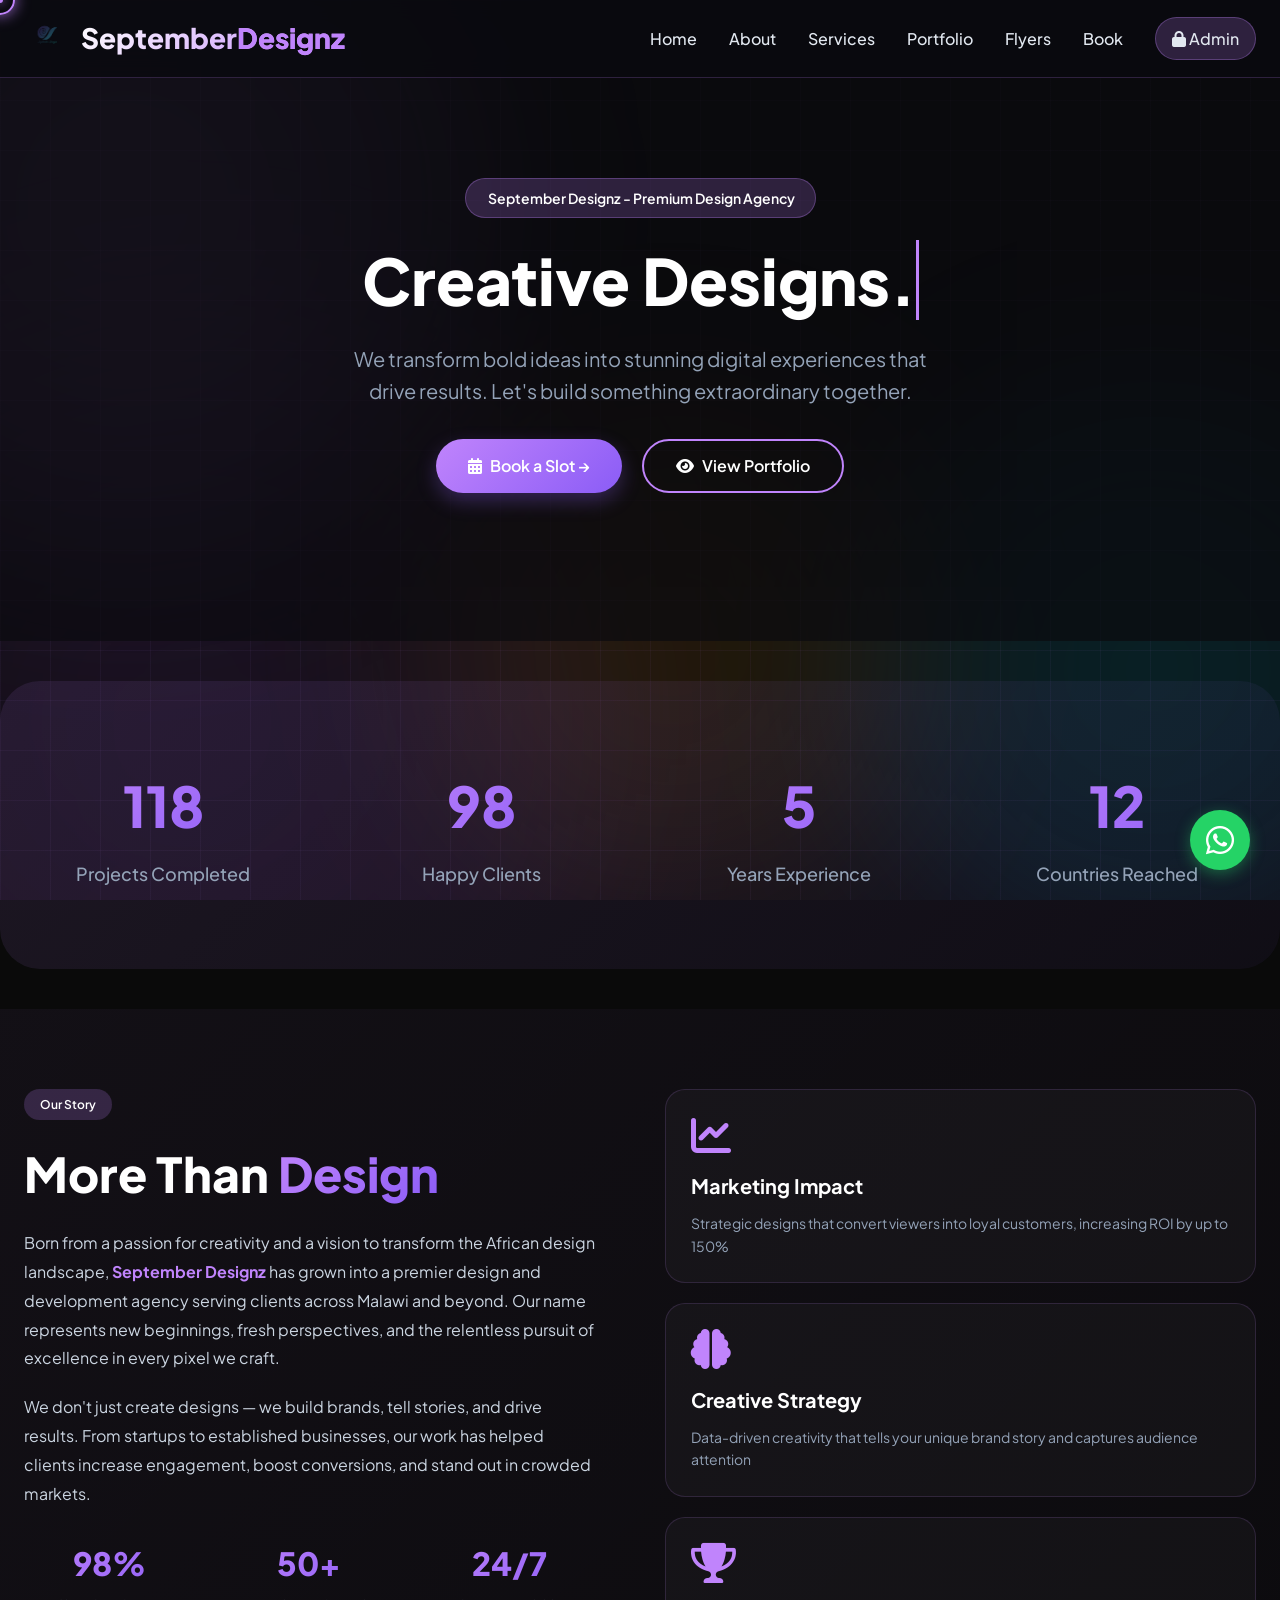
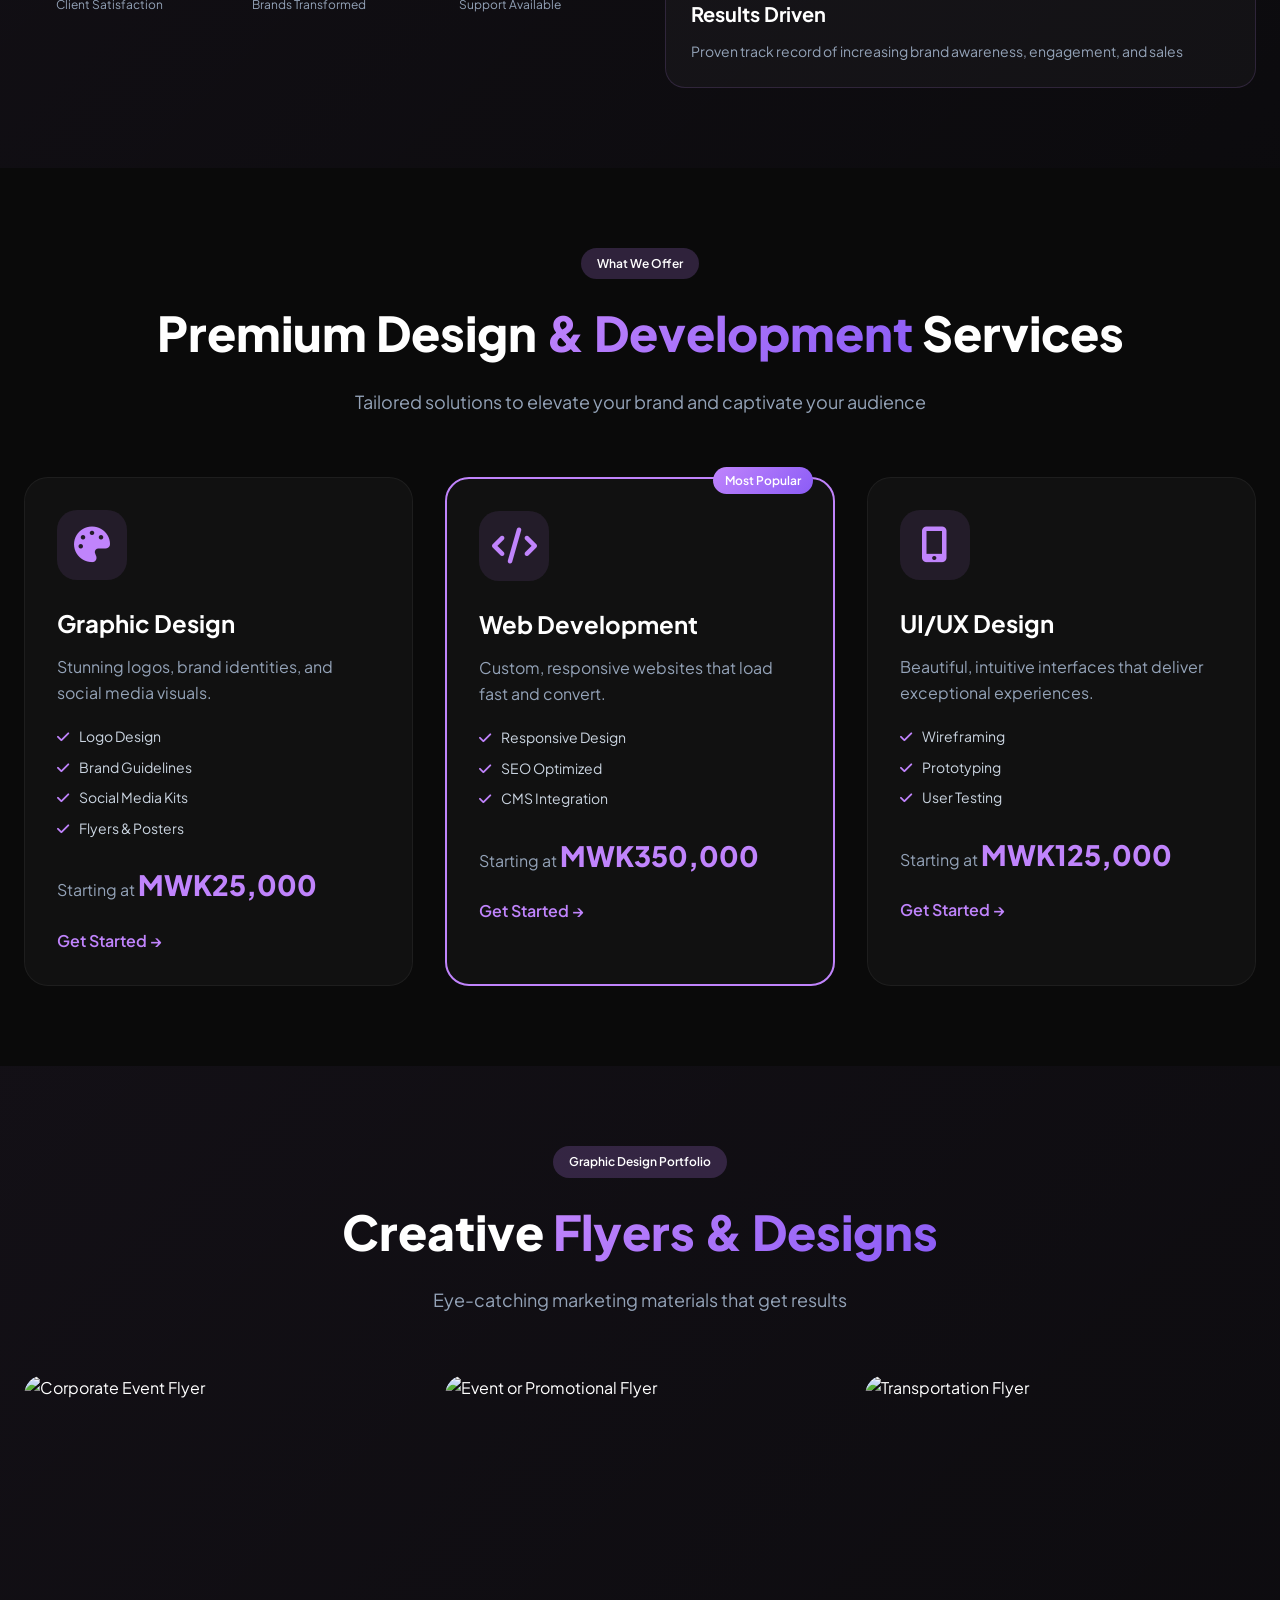
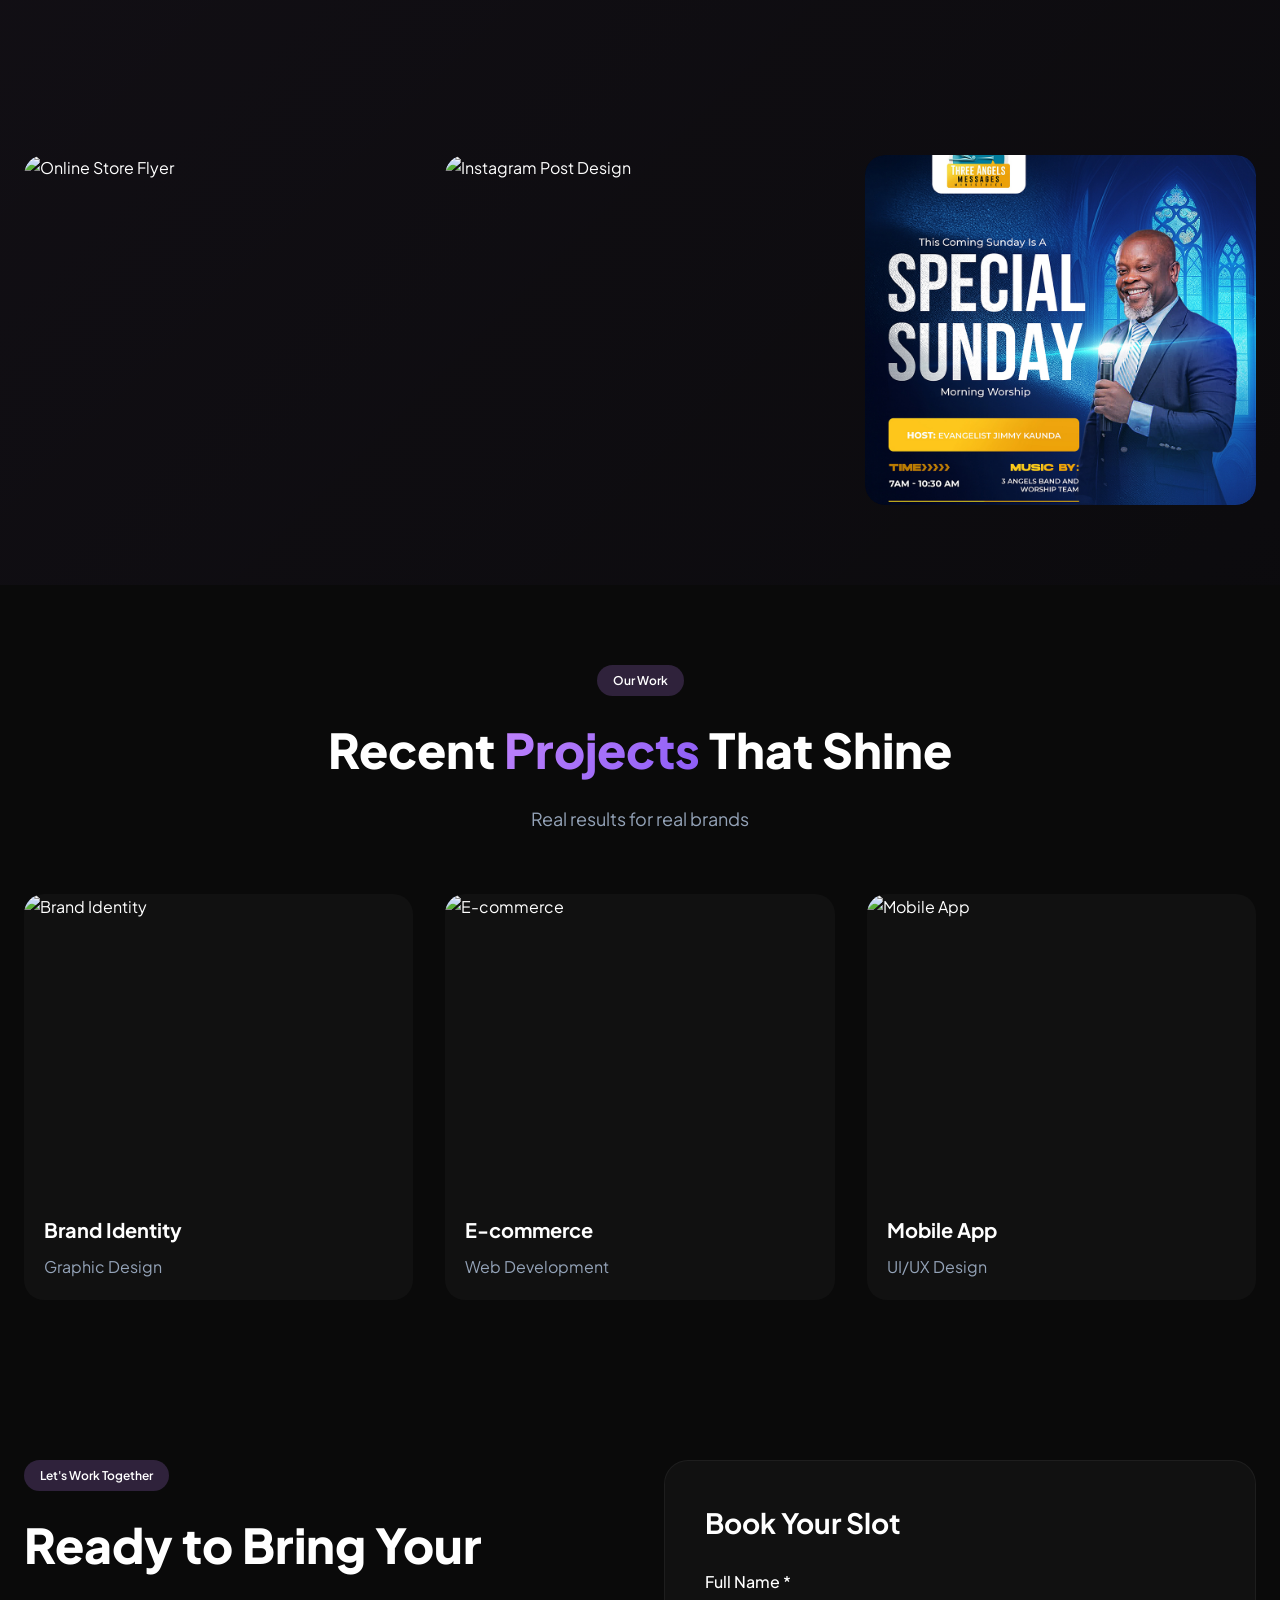
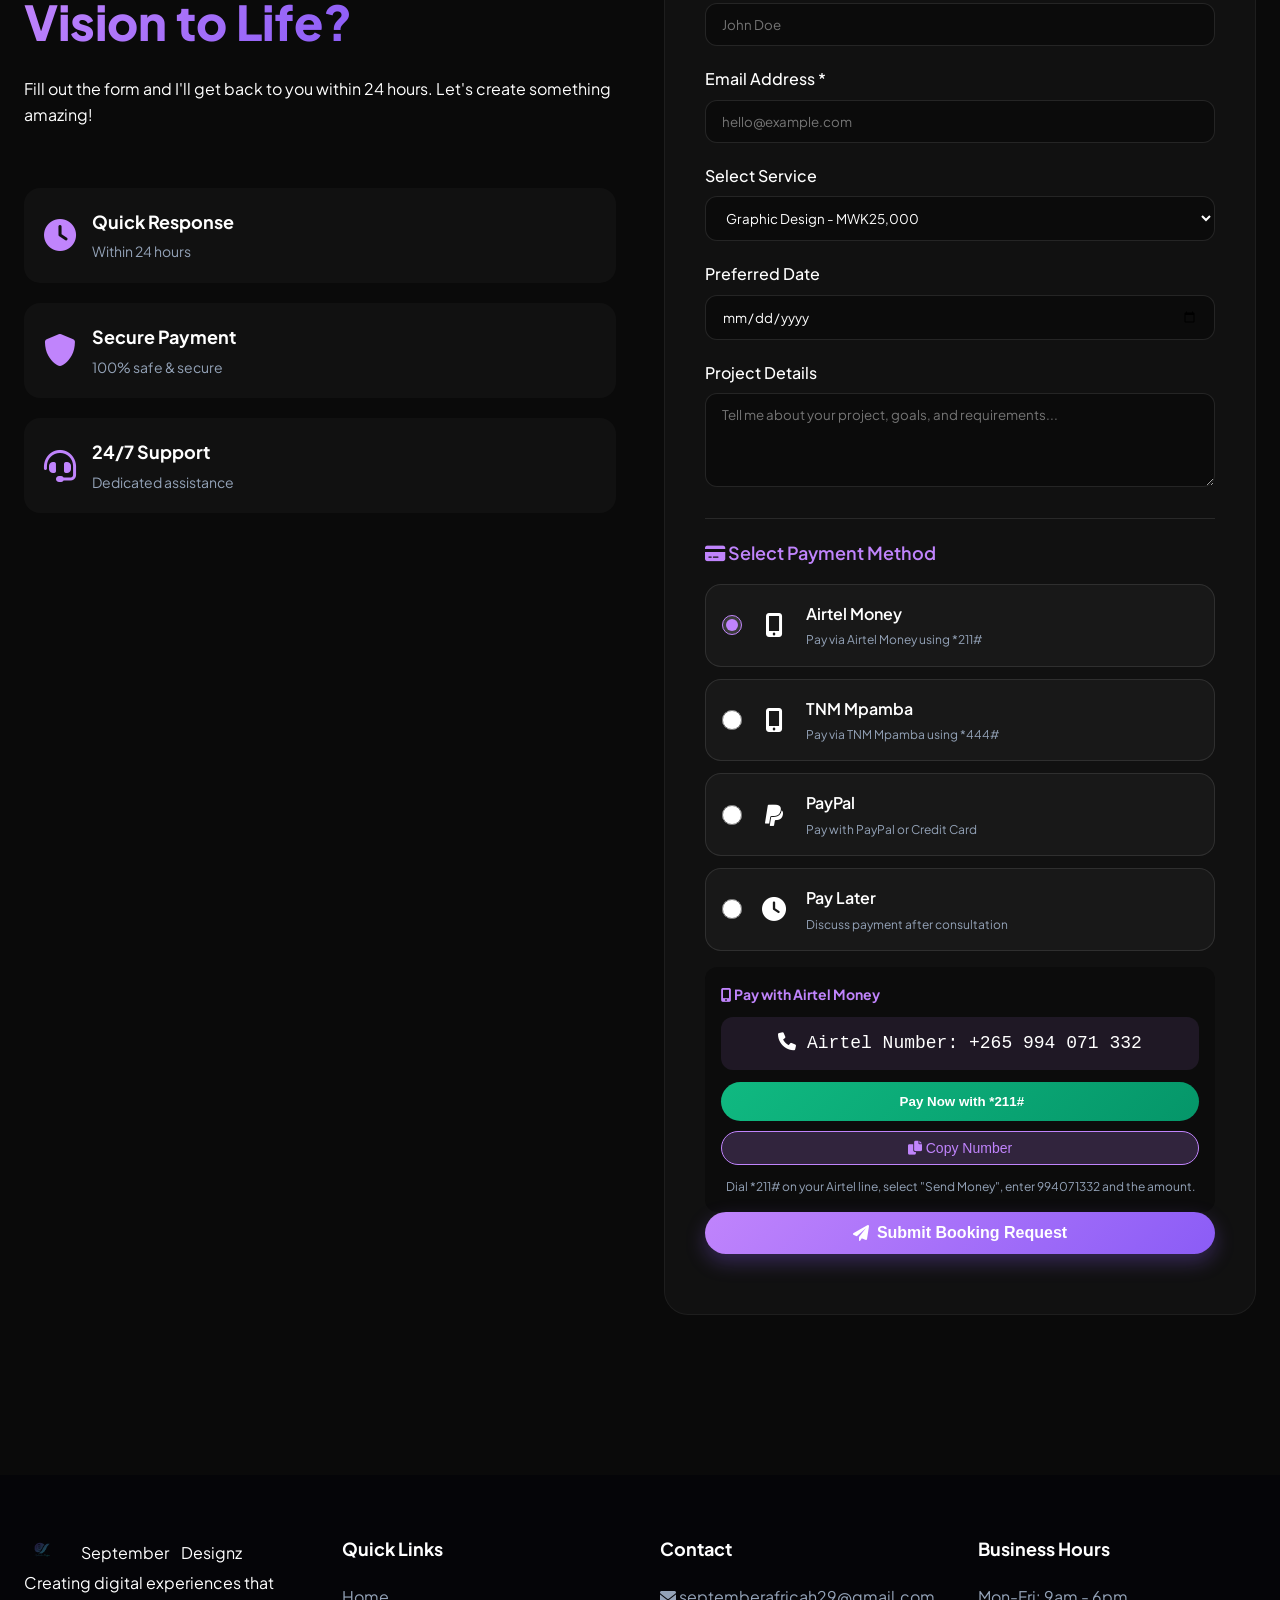
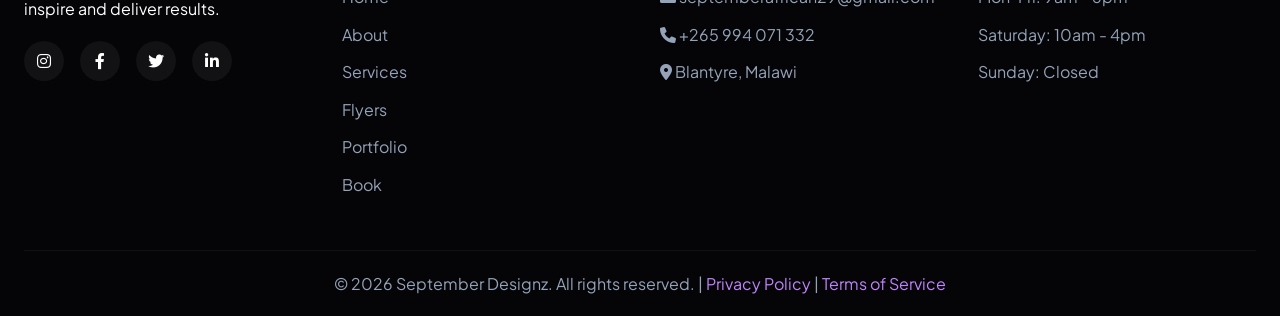
==== index.html @ cce7506d "Complete website with About section, animated counters, image effects, and password-protected admin" ====
<!DOCTYPE html>
<html lang="en">
<head>
    <meta charset="UTF-8">
    <meta name="viewport" content="width=device-width, initial-scale=1.0">
    <title>September Designz | Premium Design & Development Agency</title>
    
    <!-- Google Analytics -->
    <script async src="https://www.googletagmanager.com/gtag/js?id=G-D4YTK8D93M"></script>
    <script>
        window.dataLayer = window.dataLayer || [];
        function gtag(){dataLayer.push(arguments);}
        gtag('js', new Date());
        gtag('config', 'G-D4YTK8D93M');
    </script>
    
    <link rel="stylesheet" href="https://cdnjs.cloudflare.com/ajax/libs/font-awesome/6.0.0/css/all.min.css">
    <link href="https://fonts.googleapis.com/css2?family=Plus+Jakarta+Sans:wght@300;400;500;600;700;800&display=swap" rel="stylesheet">
    <link rel="icon" type="image/png" href="images/logo.png">
    
    <style>
        * {
            margin: 0;
            padding: 0;
            box-sizing: border-box;
        }
        
        body {
            font-family: 'Plus Jakarta Sans', sans-serif;
            background: #0a0a0a;
            color: #ffffff;
            line-height: 1.6;
            overflow-x: hidden;
            cursor: none;
        }
        
        /* Custom Glowing Cursor */
        .custom-cursor {
            width: 30px;
            height: 30px;
            border: 2px solid #c084fc;
            border-radius: 50%;
            position: fixed;
            pointer-events: none;
            z-index: 9999;
            transition: all 0.1s ease;
            transform: translate(-50%, -50%);
            box-shadow: 0 0 15px rgba(192, 132, 252, 0.8);
            animation: cursorPulse 2s infinite;
        }
        
        .cursor-dot {
            width: 6px;
            height: 6px;
            background: #c084fc;
            border-radius: 50%;
            position: fixed;
            pointer-events: none;
            z-index: 9999;
            transition: all 0.05s ease;
            transform: translate(-50%, -50%);
            box-shadow: 0 0 10px #c084fc;
        }
        
        @keyframes cursorPulse {
            0% { transform: translate(-50%, -50%) scale(1); opacity: 1; }
            50% { transform: translate(-50%, -50%) scale(1.2); opacity: 0.8; }
            100% { transform: translate(-50%, -50%) scale(1); opacity: 1; }
        }
        
        a, button, .service-card, .btn, input, select, textarea, 
        .nav-links a, .whatsapp-float, .flyer-item, .portfolio-item, .logo-link {
            cursor: none;
        }
        
        /* Animated Background */
        .animated-bg {
            position: fixed;
            top: 0;
            left: 0;
            width: 100%;
            height: 100%;
            z-index: -2;
            overflow: hidden;
            pointer-events: none;
        }
        
        .bg-orb {
            position: absolute;
            border-radius: 50%;
            filter: blur(80px);
            opacity: 0.5;
            animation: floatOrb 20s infinite alternate ease-in-out;
        }
        
        .orb-1 { width: 60vw; height: 60vw; background: radial-gradient(circle, rgba(192, 132, 252, 0.4), rgba(139, 92, 246, 0.1)); top: -20%; left: -20%; animation-duration: 25s; }
        .orb-2 { width: 50vw; height: 50vw; background: radial-gradient(circle, rgba(6, 182, 212, 0.3), rgba(59, 130, 246, 0.1)); bottom: -10%; right: -15%; animation-duration: 30s; animation-delay: 2s; }
        .orb-3 { width: 45vw; height: 45vw; background: radial-gradient(circle, rgba(245, 158, 11, 0.25), rgba(139, 92, 246, 0.05)); top: 40%; left: 30%; animation-duration: 28s; animation-delay: 5s; }
        .orb-4 { width: 70vw; height: 70vw; background: radial-gradient(circle, rgba(168, 85, 247, 0.2), rgba(236, 72, 153, 0.05)); bottom: -30%; left: -20%; animation-duration: 35s; animation-delay: 1s; }
        
        @keyframes floatOrb {
            0% { transform: translate(0, 0) scale(1); opacity: 0.4; }
            50% { transform: translate(5%, 8%) scale(1.1); opacity: 0.6; }
            100% { transform: translate(-3%, -5%) scale(0.95); opacity: 0.45; }
        }
        
        .grid-overlay {
            position: fixed;
            top: 0;
            left: 0;
            width: 100%;
            height: 100%;
            background-image: linear-gradient(rgba(192, 132, 252, 0.05) 1px, transparent 1px), linear-gradient(90deg, rgba(192, 132, 252, 0.05) 1px, transparent 1px);
            background-size: 50px 50px;
            z-index: -1;
            pointer-events: none;
            animation: moveGrid 30s linear infinite;
        }
        
        @keyframes moveGrid {
            0% { transform: translate(0, 0); }
            100% { transform: translate(50px, 50px); }
        }
        
        .particle-wave {
            position: fixed;
            top: 0;
            left: 0;
            width: 100%;
            height: 100%;
            z-index: -1;
            pointer-events: none;
        }
        
        .particle {
            position: absolute;
            background-color: rgba(192, 132, 252, 0.6);
            border-radius: 50%;
            box-shadow: 0 0 8px rgba(192, 132, 252, 0.8);
            opacity: 0;
            animation: particleFloat 12s infinite ease-in-out;
        }
        
        @keyframes particleFloat {
            0% { transform: translateY(100vh) scale(0); opacity: 0; }
            20% { opacity: 0.6; }
            80% { opacity: 0.6; }
            100% { transform: translateY(-20vh) scale(1); opacity: 0; }
        }
        
        img {
            max-width: 100%;
            height: auto;
            display: block;
        }
        
        /* Logo */
        .logo-link {
            text-decoration: none;
            display: inline-block;
            transition: all 0.3s ease;
        }
        
        .logo {
            display: flex;
            align-items: center;
            gap: 12px;
            transition: all 0.3s ease;
        }
        
        .logo-img {
            height: 45px;
            width: auto;
            transition: all 0.3s ease;
        }
        
        .logo-text {
            font-size: 28px;
            font-weight: 800;
            background: linear-gradient(135deg, #ffffff, #c084fc);
            -webkit-background-clip: text;
            background-clip: text;
            color: transparent;
        }
        
        .logo-text span {
            background: none;
            color: #c084fc;
        }
        
        .logo-link:hover {
            transform: scale(1.08);
            cursor: pointer;
        }
        
        .logo-link:hover .logo-img {
            transform: rotate(5deg) scale(1.05);
            filter: drop-shadow(0 0 8px rgba(192, 132, 252, 0.6));
        }
        
        .logo-link:hover .logo-text {
            background: linear-gradient(135deg, #c084fc, #ffffff);
            -webkit-background-clip: text;
            background-clip: text;
            color: transparent;
        }
        
        /* Typing Animation */
        .hero-title {
            font-size: 64px;
            font-weight: 800;
            line-height: 1.2;
            margin-bottom: 24px;
        }
        
        .typed-word {
            background: linear-gradient(135deg, #c084fc, #8b5cf6);
            -webkit-background-clip: text;
            background-clip: text;
            color: transparent;
            border-right: 3px solid #c084fc;
            animation: blink 0.7s infinite;
        }
        
        @keyframes blink {
            0%, 100% { border-color: #c084fc; }
            50% { border-color: transparent; }
        }
        
        /* Stats Counters */
        .stats-showcase {
            padding: 60px 0;
            background: linear-gradient(135deg, rgba(192, 132, 252, 0.1), rgba(139, 92, 246, 0.05));
            border-radius: 40px;
            margin: 40px 0;
        }
        
        .stats-grid-custom {
            display: grid;
            grid-template-columns: repeat(auto-fit, minmax(200px, 1fr));
            gap: 40px;
            text-align: center;
        }
        
        .stat-item-custom {
            padding: 20px;
            transition: all 0.3s;
        }
        
        .stat-item-custom:hover {
            transform: translateY(-10px);
        }
        
        .stat-number-custom {
            font-size: 56px;
            font-weight: 800;
            background: linear-gradient(135deg, #c084fc, #8b5cf6);
            -webkit-background-clip: text;
            background-clip: text;
            color: transparent;
            margin-bottom: 10px;
        }
        
        .stat-label-custom {
            font-size: 18px;
            color: #94a3b8;
            font-weight: 500;
        }
        
        /* About Section */
        .about {
            padding: 80px 0;
            background: linear-gradient(135deg, rgba(192, 132, 252, 0.05), rgba(139, 92, 246, 0.02));
        }
        
        .about-wrapper {
            display: grid;
            grid-template-columns: 1fr 1fr;
            gap: 50px;
            align-items: start;
        }
        
        .about-content {
            padding-right: 20px;
        }
        
        .about-text {
            color: #cbd5e1;
            line-height: 1.8;
            margin-bottom: 20px;
            font-size: 16px;
        }
        
        .about-text strong {
            color: #c084fc;
        }
        
        .about-stats {
            display: flex;
            gap: 30px;
            margin-top: 30px;
            flex-wrap: wrap;
        }
        
        .about-stat {
            text-align: center;
            flex: 1;
            min-width: 100px;
        }
        
        .about-stat-number {
            font-size: 32px;
            font-weight: 800;
            background: linear-gradient(135deg, #c084fc, #8b5cf6);
            -webkit-background-clip: text;
            background-clip: text;
            color: transparent;
        }
        
        .about-stat-label {
            font-size: 12px;
            color: #94a3b8;
            margin-top: 5px;
        }
        
        .about-features {
            display: flex;
            flex-direction: column;
            gap: 20px;
        }
        
        .about-feature-card {
            background: rgba(255, 255, 255, 0.03);
            border: 1px solid rgba(192, 132, 252, 0.15);
            border-radius: 20px;
            padding: 25px;
            transition: all 0.3s;
        }
        
        .about-feature-card:hover {
            transform: translateX(10px);
            border-color: rgba(192, 132, 252, 0.4);
            background: rgba(255, 255, 255, 0.05);
        }
        
        .about-feature-card i {
            font-size: 40px;
            color: #c084fc;
            margin-bottom: 15px;
        }
        
        .about-feature-card h3 {
            font-size: 20px;
            margin-bottom: 10px;
        }
        
        .about-feature-card p {
            color: #94a3b8;
            font-size: 14px;
            line-height: 1.6;
        }
        
        /* WhatsApp Button */
        .whatsapp-float {
            position: fixed;
            bottom: 30px;
            right: 30px;
            width: 60px;
            height: 60px;
            background-color: #25D366;
            border-radius: 50%;
            display: flex;
            align-items: center;
            justify-content: center;
            z-index: 1000;
            box-shadow: 0 4px 15px rgba(37, 211, 102, 0.4);
            transition: all 0.3s ease;
            text-decoration: none;
        }
        
        .whatsapp-float:hover {
            transform: scale(1.1);
            box-shadow: 0 8px 25px rgba(37, 211, 102, 0.6);
        }
        
        .whatsapp-float i {
            font-size: 32px;
            color: white;
        }
        
        /* Toast Notification */
        .toast-notification {
            position: fixed;
            bottom: 100px;
            right: 30px;
            background: #10b981;
            color: white;
            padding: 12px 24px;
            border-radius: 40px;
            z-index: 1001;
            animation: slideIn 0.3s ease;
            font-weight: 500;
        }
        
        @keyframes slideIn {
            from { transform: translateX(100%); opacity: 0; }
            to { transform: translateX(0); opacity: 1; }
        }
        
        /* Container & Layout */
        .container {
            max-width: 1280px;
            margin: 0 auto;
            padding: 0 24px;
        }
        
        .navbar {
            background: rgba(10, 10, 15, 0.95);
            backdrop-filter: blur(10px);
            position: sticky;
            top: 0;
            z-index: 1000;
            border-bottom: 1px solid rgba(192, 132, 252, 0.2);
            padding: 16px 0;
        }
        
        .navbar .container {
            display: flex;
            justify-content: space-between;
            align-items: center;
        }
        
        .nav-links {
            display: flex;
            gap: 32px;
            align-items: center;
        }
        
        .nav-links a {
            color: #e2e8f0;
            text-decoration: none;
            font-weight: 500;
            transition: color 0.3s;
        }
        
        .nav-links a:hover {
            color: #c084fc;
        }
        
        .admin-link {
            background: rgba(192, 132, 252, 0.2);
            padding: 8px 16px;
            border-radius: 40px;
            border: 1px solid rgba(192, 132, 252, 0.3);
        }
        
        .mobile-menu {
            display: none;
            font-size: 24px;
            cursor: pointer;
        }
        
        /* Hero Section */
        .hero {
            position: relative;
            padding: 100px 0;
            overflow: hidden;
            background-image: url('images/hero-bg.jpg');
            background-size: cover;
            background-position: center;
        }
        
        .hero-overlay {
            position: absolute;
            top: 0;
            left: 0;
            width: 100%;
            height: 100%;
            background: rgba(10, 10, 15, 0.7);
            z-index: 1;
        }
        
        .hero .container {
            position: relative;
            z-index: 2;
        }
        
        .hero-content {
            text-align: center;
        }
        
        .hero-badge {
            display: inline-block;
            background: rgba(192, 132, 252, 0.2);
            padding: 8px 20px;
            border-radius: 40px;
            font-size: 14px;
            font-weight: 600;
            margin-bottom: 24px;
            border: 1px solid rgba(192, 132, 252, 0.3);
        }
        
        .hero-subtitle {
            font-size: 20px;
            color: #94a3b8;
            max-width: 600px;
            margin: 0 auto 32px;
        }
        
        .hero-buttons {
            display: flex;
            gap: 20px;
            justify-content: center;
            margin-bottom: 48px;
        }
        
        /* Buttons */
        .btn {
            display: inline-flex;
            align-items: center;
            gap: 8px;
            padding: 12px 32px;
            border-radius: 40px;
            text-decoration: none;
            font-weight: 600;
            transition: all 0.3s;
            cursor: pointer;
            border: none;
            font-size: 16px;
        }
        
        .btn-primary {
            background: linear-gradient(135deg, #c084fc, #8b5cf6);
            color: white;
            box-shadow: 0 8px 20px rgba(139, 92, 246, 0.3);
        }
        
        .btn-primary:hover {
            transform: translateY(-3px);
            box-shadow: 0 15px 30px rgba(139, 92, 246, 0.4);
        }
        
        .btn-secondary {
            background: transparent;
            border: 2px solid #c084fc;
            color: white;
        }
        
        .btn-secondary:hover {
            background: rgba(192, 132, 252, 0.1);
            transform: translateY(-3px);
        }
        
        .btn-block {
            width: 100%;
            justify-content: center;
        }
        
        /* Section Headers */
        .section-header {
            text-align: center;
            margin-bottom: 60px;
        }
        
        .section-header.left-align {
            text-align: left;
        }
        
        .section-tag {
            display: inline-block;
            background: rgba(192, 132, 252, 0.2);
            padding: 6px 16px;
            border-radius: 40px;
            font-size: 12px;
            font-weight: 600;
            margin-bottom: 16px;
        }
        
        .section-title {
            font-size: 48px;
            font-weight: 800;
            margin-bottom: 16px;
        }
        
        .gradient-text {
            background: linear-gradient(135deg, #c084fc, #8b5cf6);
            -webkit-background-clip: text;
            background-clip: text;
            color: transparent;
        }
        
        .section-subtitle {
            font-size: 18px;
            color: #94a3b8;
            max-width: 600px;
            margin: 0 auto;
        }
        
        /* Services */
        .services {
            padding: 80px 0;
        }
        
        .services-grid {
            display: grid;
            grid-template-columns: repeat(auto-fit, minmax(350px, 1fr));
            gap: 32px;
        }
        
        .service-card {
            background: rgba(255, 255, 255, 0.03);
            border-radius: 24px;
            padding: 32px;
            transition: all 0.3s;
            border: 1px solid rgba(255, 255, 255, 0.05);
        }
        
        .service-card.featured {
            border: 2px solid #c084fc;
            transform: scale(1.02);
            position: relative;
        }
        
        .popular-badge {
            position: absolute;
            top: -12px;
            right: 20px;
            background: linear-gradient(135deg, #c084fc, #8b5cf6);
            padding: 4px 12px;
            border-radius: 40px;
            font-size: 12px;
            font-weight: 600;
        }
        
        .service-card:hover {
            transform: translateY(-10px);
            background: rgba(255, 255, 255, 0.05);
            border-color: rgba(192, 132, 252, 0.3);
        }
        
        .service-icon {
            width: 70px;
            height: 70px;
            background: rgba(192, 132, 252, 0.1);
            border-radius: 20px;
            display: flex;
            align-items: center;
            justify-content: center;
            margin-bottom: 24px;
        }
        
        .service-icon i {
            font-size: 36px;
            color: #c084fc;
        }
        
        .service-card h3 {
            font-size: 24px;
            margin-bottom: 12px;
        }
        
        .service-card p {
            color: #94a3b8;
            margin-bottom: 20px;
        }
        
        .service-features {
            display: flex;
            flex-direction: column;
            gap: 8px;
            margin-bottom: 24px;
        }
        
        .service-features span {
            font-size: 14px;
            color: #cbd5e1;
        }
        
        .service-features i {
            color: #c084fc;
            margin-right: 8px;
        }
        
        .price {
            font-size: 16px;
            color: #94a3b8;
            margin-bottom: 20px;
        }
        
        .price span {
            font-size: 28px;
            font-weight: 800;
            color: #c084fc;
        }
        
        .service-btn {
            display: inline-block;
            color: #c084fc;
            text-decoration: none;
            font-weight: 600;
            transition: all 0.3s;
        }
        
        .service-btn:hover {
            transform: translateX(5px);
        }
        
        /* Flyers */
        .flyers {
            padding: 80px 0;
            background: linear-gradient(135deg, rgba(192, 132, 252, 0.05), rgba(139, 92, 246, 0.02));
        }
        
        .flyers-grid {
            display: grid;
            grid-template-columns: repeat(auto-fit, minmax(320px, 1fr));
            gap: 30px;
            margin-top: 40px;
        }
        
        .flyer-item {
            position: relative;
            border-radius: 20px;
            overflow: hidden;
            cursor: pointer;
            transition: all 0.3s ease;
        }
        
        .flyer-image {
            position: relative;
            overflow: hidden;
            border-radius: 20px;
        }
        
        .flyer-image img {
            width: 100%;
            height: 350px;
            object-fit: cover;
            transition: transform 0.5s ease, filter 0.3s ease;
        }
        
        .flyer-item:hover .flyer-image img {
            transform: scale(1.1) rotate(1deg);
            filter: brightness(1.08);
        }
        
        .flyer-overlay {
            position: absolute;
            bottom: 0;
            left: 0;
            right: 0;
            background: linear-gradient(to top, rgba(0,0,0,0.9), transparent);
            padding: 30px 20px 20px;
            transform: translateY(100%);
            transition: transform 0.3s ease;
        }
        
        .flyer-item:hover .flyer-overlay {
            transform: translateY(0);
        }
        
        .flyer-category {
            display: inline-block;
            background: #c084fc;
            padding: 4px 12px;
            border-radius: 20px;
            font-size: 12px;
            font-weight: 600;
            margin-bottom: 10px;
        }
        
        .flyer-overlay h3 {
            color: white;
            font-size: 18px;
            margin: 0;
        }
        
        /* Portfolio */
        .portfolio {
            padding: 80px 0;
        }
        
        .portfolio-grid {
            display: grid;
            grid-template-columns: repeat(auto-fit, minmax(350px, 1fr));
            gap: 32px;
        }
        
        .portfolio-item {
            background: rgba(255, 255, 255, 0.03);
            border-radius: 20px;
            overflow: hidden;
            transition: all 0.3s;
        }
        
        .portfolio-item:hover {
            transform: translateY(-10px);
        }
        
        .portfolio-image {
            position: relative;
            overflow: hidden;
        }
        
        .portfolio-image img {
            width: 100%;
            height: 300px;
            object-fit: cover;
            transition: transform 0.5s ease, filter 0.3s ease;
        }
        
        .portfolio-item:hover .portfolio-image img {
            transform: scale(1.08);
            filter: brightness(1.1);
        }
        
        .portfolio-overlay {
            position: absolute;
            top: 0;
            left: 0;
            width: 100%;
            height: 100%;
            background: rgba(139, 92, 246, 0.9);
            display: flex;
            align-items: center;
            justify-content: center;
            opacity: 0;
            transition: opacity 0.3s;
        }
        
        .portfolio-item:hover .portfolio-overlay {
            opacity: 1;
        }
        
        .view-project {
            color: white;
            text-decoration: none;
            font-weight: 600;
            padding: 12px 24px;
            border: 2px solid white;
            border-radius: 40px;
            transition: all 0.3s;
        }
        
        .view-project:hover {
            background: white;
            color: #8b5cf6;
        }
        
        .portfolio-info {
            padding: 20px;
        }
        
        .portfolio-info h3 {
            font-size: 20px;
            margin-bottom: 8px;
        }
        
        .portfolio-info p {
            color: #94a3b8;
        }
        
        /* Booking */
        .booking {
            padding: 80px 0;
        }
        
        .booking-wrapper {
            display: grid;
            grid-template-columns: 1fr 1fr;
            gap: 48px;
            align-items: start;
        }
        
        .info-cards {
            display: flex;
            flex-direction: column;
            gap: 20px;
            margin-top: 32px;
        }
        
        .info-card {
            display: flex;
            gap: 16px;
            align-items: center;
            padding: 20px;
            background: rgba(255, 255, 255, 0.03);
            border-radius: 16px;
        }
        
        .info-card i {
            font-size: 32px;
            color: #c084fc;
        }
        
        .info-card h4 {
            font-size: 18px;
            margin-bottom: 4px;
        }
        
        .info-card p {
            color: #94a3b8;
            font-size: 14px;
        }
        
        .booking-form-wrapper {
            background: rgba(255, 255, 255, 0.03);
            border-radius: 24px;
            padding: 40px;
            border: 1px solid rgba(255, 255, 255, 0.05);
        }
        
        .booking-form h3 {
            font-size: 28px;
            margin-bottom: 24px;
        }
        
        .form-group {
            margin-bottom: 20px;
        }
        
        .form-group label {
            display: block;
            margin-bottom: 8px;
            font-weight: 500;
        }
        
        .form-group input,
        .form-group select,
        .form-group textarea {
            width: 100%;
            padding: 12px 16px;
            background: rgba(0, 0, 0, 0.3);
            border: 1px solid rgba(255, 255, 255, 0.1);
            border-radius: 12px;
            color: white;
            font-family: inherit;
            transition: all 0.3s;
        }
        
        .form-group input:focus,
        .form-group select:focus,
        .form-group textarea:focus {
            outline: none;
            border-color: #c084fc;
            box-shadow: 0 0 0 3px rgba(192, 132, 252, 0.1);
        }
        
        #formMessage {
            margin-top: 20px;
            text-align: center;
        }
        
        /* Payment */
        .payment-section {
            margin-top: 24px;
            padding-top: 20px;
            border-top: 1px solid rgba(255, 255, 255, 0.1);
        }
        
        .payment-title {
            font-size: 18px;
            font-weight: 600;
            margin-bottom: 16px;
            color: #c084fc;
        }
        
        .payment-options {
            display: flex;
            flex-direction: column;
            gap: 12px;
        }
        
        .payment-option {
            background: rgba(255, 255, 255, 0.03);
            border: 1px solid rgba(255, 255, 255, 0.1);
            border-radius: 16px;
            padding: 16px;
            cursor: pointer;
            transition: all 0.3s;
            display: flex;
            align-items: center;
            gap: 12px;
        }
        
        .payment-option:hover {
            background: rgba(192, 132, 252, 0.1);
            border-color: #c084fc;
        }
        
        .payment-option input {
            width: 20px;
            height: 20px;
            cursor: pointer;
            accent-color: #c084fc;
        }
        
        .payment-icon {
            width: 40px;
            height: 40px;
            display: flex;
            align-items: center;
            justify-content: center;
            font-size: 24px;
        }
        
        .payment-info {
            flex: 1;
        }
        
        .payment-name {
            font-weight: 600;
            margin-bottom: 4px;
        }
        
        .payment-desc {
            font-size: 12px;
            color: #94a3b8;
        }
        
        .payment-details {
            background: rgba(0, 0, 0, 0.3);
            border-radius: 12px;
            padding: 16px;
            margin-top: 16px;
            display: none;
        }
        
        .payment-details.active {
            display: block;
            animation: fadeIn 0.3s ease;
        }
        
        @keyframes fadeIn {
            from { opacity: 0; transform: translateY(-10px); }
            to { opacity: 1; transform: translateY(0); }
        }
        
        .payment-details h4 {
            font-size: 14px;
            margin-bottom: 12px;
            color: #c084fc;
        }
        
        .payment-number {
            background: rgba(192, 132, 252, 0.1);
            padding: 12px;
            border-radius: 12px;
            font-family: monospace;
            font-size: 18px;
            text-align: center;
            margin-bottom: 12px;
            word-break: break-all;
        }
        
        .ussd-btn {
            background: linear-gradient(135deg, #10b981, #059669);
            border: none;
            color: white;
            padding: 12px 20px;
            border-radius: 40px;
            cursor: pointer;
            font-weight: 600;
            width: 100%;
            transition: all 0.2s;
            margin-bottom: 10px;
        }
        
        .ussd-btn:hover {
            transform: translateY(-2px);
            box-shadow: 0 5px 15px rgba(16, 185, 129, 0.3);
        }
        
        .copy-btn {
            background: rgba(192, 132, 252, 0.2);
            border: 1px solid #c084fc;
            color: #c084fc;
            padding: 8px 16px;
            border-radius: 40px;
            cursor: pointer;
            width: 100%;
            font-size: 14px;
            transition: all 0.2s;
        }
        
        .copy-btn:hover {
            background: rgba(192, 132, 252, 0.3);
        }
        
        .paypal-btn {
            background: #0070ba;
            color: white;
            border: none;
            padding: 12px 20px;
            border-radius: 40px;
            cursor: pointer;
            font-weight: 600;
            width: 100%;
            transition: all 0.2s;
        }
        
        .paypal-btn:hover {
            background: #003087;
            transform: translateY(-2px);
        }
        
        /* Footer */
        .footer {
            background: #050508;
            padding: 60px 0 20px;
            margin-top: 80px;
        }
        
        .footer-content {
            display: grid;
            grid-template-columns: repeat(auto-fit, minmax(250px, 1fr));
            gap: 40px;
            margin-bottom: 40px;
        }
        
        .footer-section h4 {
            font-size: 18px;
            margin-bottom: 20px;
        }
        
        .footer-section ul {
            list-style: none;
        }
        
        .footer-section ul li {
            margin-bottom: 12px;
            color: #94a3b8;
        }
        
        .footer-section ul li a {
            color: #94a3b8;
            text-decoration: none;
            transition: color 0.3s;
        }
        
        .footer-section ul li a:hover {
            color: #c084fc;
        }
        
        .social-links {
            display: flex;
            gap: 16px;
            margin-top: 20px;
        }
        
        .social-links a {
            width: 40px;
            height: 40px;
            background: rgba(255, 255, 255, 0.05);
            border-radius: 50%;
            display: flex;
            align-items: center;
            justify-content: center;
            color: white;
            text-decoration: none;
            transition: all 0.3s;
        }
        
        .social-links a:hover {
            background: #c084fc;
            transform: translateY(-3px);
        }
        
        .footer-bottom {
            text-align: center;
            padding-top: 20px;
            border-top: 1px solid rgba(255, 255, 255, 0.05);
            color: #94a3b8;
        }
        
        .footer-bottom a {
            color: #c084fc;
            text-decoration: none;
        }
        
        .footer-logo {
            height: 35px;
            width: auto;
            margin-right: 10px;
            vertical-align: middle;
        }
        
        @media (max-width: 968px) {
            .hero-title { font-size: 48px; }
            .section-title { font-size: 36px; }
            .booking-wrapper { grid-template-columns: 1fr; }
            .services-grid, .portfolio-grid { grid-template-columns: 1fr; }
            .about-wrapper { grid-template-columns: 1fr; gap: 40px; }
            .about-content { padding-right: 0; }
        }
        
        @media (max-width: 768px) {
            .nav-links { display: none; }
            .mobile-menu { display: block; }
            .hero-title { font-size: 36px; }
            .hero-buttons { flex-direction: column; align-items: center; }
            .btn { width: 100%; justify-content: center; }
            .stat-number-custom { font-size: 36px; }
            .flyers-grid { grid-template-columns: 1fr; }
            .flyer-image img { height: 280px; }
            .custom-cursor, .cursor-dot { display: none; }
            body { cursor: auto; }
            .logo-img { height: 35px; }
            .logo-text { font-size: 20px; }
            .about-stats { gap: 15px; }
        }
        
        @keyframes fadeInUp {
            from { opacity: 0; transform: translateY(30px); }
            to { opacity: 1; transform: translateY(0); }
        }
        
        .service-card, .portfolio-item, .flyer-item {
            animation: fadeInUp 0.6s ease forwards;
        }
    </style>
</head>
<body>

    <div class="custom-cursor"></div>
    <div class="cursor-dot"></div>

    <div class="animated-bg">
        <div class="bg-orb orb-1"></div>
        <div class="bg-orb orb-2"></div>
        <div class="bg-orb orb-3"></div>
        <div class="bg-orb orb-4"></div>
    </div>
    <div class="grid-overlay"></div>
    <div class="particle-wave" id="particleContainer"></div>

    <a href="https://wa.me/265994071332?text=Hello%20September%20Designz!%20I'm%20interested%20in%20your%20services.%20Can%20you%20help%20me%3F" 
       class="whatsapp-float" target="_blank">
        <i class="fab fa-whatsapp"></i>
    </a>

    <nav class="navbar">
        <div class="container">
            <a href="#home" class="logo-link">
                <div class="logo">
                    <img src="images/logo.png" alt="September Designz Logo" class="logo-img" loading="eager" width="45" height="45">
                    <span class="logo-text">September<span>Designz</span></span>
                </div>
            </a>
            <div class="nav-links">
                <a href="#home">Home</a>
                <a href="#about">About</a>
                <a href="#services">Services</a>
                <a href="#portfolio">Portfolio</a>
                <a href="#flyers">Flyers</a>
                <a href="#book">Book</a>
                <a href="admin.html" class="admin-link"><i class="fas fa-lock"></i> Admin</a>
            </div>
            <div class="mobile-menu">
                <i class="fas fa-bars"></i>
            </div>
        </div>
    </nav>

    <section id="home" class="hero">
        <div class="hero-overlay"></div>
        <div class="container">
            <div class="hero-content">
                <div class="hero-badge">
                    <i class="fas fa-sparkle"></i> September Designz - Premium Design Agency
                </div>
                <h1 class="hero-title">
                    <span class="typing-text" id="typingText"></span>
                </h1>
                <p class="hero-subtitle" id="heroSubtitle">
                    We transform bold ideas into stunning digital experiences that drive results. 
                    Let's build something extraordinary together.
                </p>
                <div class="hero-buttons">
                    <a href="#book" class="btn btn-primary">
                        <i class="fas fa-calendar-alt"></i> Book a Slot →
                    </a>
                    <a href="#portfolio" class="btn btn-secondary">
                        <i class="fas fa-eye"></i> View Portfolio
                    </a>
                </div>
            </div>
        </div>
    </section>

    <div class="stats-showcase">
        <div class="container">
            <div class="stats-grid-custom">
                <div class="stat-item-custom">
                    <div class="stat-number-custom" id="projectsCount">0</div>
                    <div class="stat-label-custom">Projects Completed</div>
                </div>
                <div class="stat-item-custom">
                    <div class="stat-number-custom" id="clientsCount">0</div>
                    <div class="stat-label-custom">Happy Clients</div>
                </div>
                <div class="stat-item-custom">
                    <div class="stat-number-custom" id="yearsCount">0</div>
                    <div class="stat-label-custom">Years Experience</div>
                </div>
                <div class="stat-item-custom">
                    <div class="stat-number-custom" id="countriesCount">0</div>
                    <div class="stat-label-custom">Countries Reached</div>
                </div>
            </div>
        </div>
    </div>

    <!-- ABOUT SECTION - September Designz Brand Story -->
    <section id="about" class="about">
        <div class="container">
            <div class="about-wrapper">
                <div class="about-content">
                    <div class="section-tag">Our Story</div>
                    <h2 class="section-title">More Than <span class="gradient-text">Design</span></h2>
                    <p class="about-text">Born from a passion for creativity and a vision to transform the African design landscape, <strong>September Designz</strong> has grown into a premier design and development agency serving clients across Malawi and beyond. Our name represents new beginnings, fresh perspectives, and the relentless pursuit of excellence in every pixel we craft.</p>
                    <p class="about-text">We don't just create designs — we build brands, tell stories, and drive results. From startups to established businesses, our work has helped clients increase engagement, boost conversions, and stand out in crowded markets.</p>
                    
                    <div class="about-stats">
                        <div class="about-stat">
                            <div class="about-stat-number">98%</div>
                            <div class="about-stat-label">Client Satisfaction</div>
                        </div>
                        <div class="about-stat">
                            <div class="about-stat-number">50+</div>
                            <div class="about-stat-label">Brands Transformed</div>
                        </div>
                        <div class="about-stat">
                            <div class="about-stat-number">24/7</div>
                            <div class="about-stat-label">Support Available</div>
                        </div>
                    </div>
                </div>
                <div class="about-features">
                    <div class="about-feature-card">
                        <i class="fas fa-chart-line"></i>
                        <h3>Marketing Impact</h3>
                        <p>Strategic designs that convert viewers into loyal customers, increasing ROI by up to 150%</p>
                    </div>
                    <div class="about-feature-card">
                        <i class="fas fa-brain"></i>
                        <h3>Creative Strategy</h3>
                        <p>Data-driven creativity that tells your unique brand story and captures audience attention</p>
                    </div>
                    <div class="about-feature-card">
                        <i class="fas fa-trophy"></i>
                        <h3>Results Driven</h3>
                        <p>Proven track record of increasing brand awareness, engagement, and sales</p>
                    </div>
                </div>
            </div>
        </div>
    </section>

    <section id="services" class="services">
        <div class="container">
            <div class="section-header">
                <span class="section-tag">What We Offer</span>
                <h2 class="section-title">Premium Design <span class="gradient-text">& Development</span> Services</h2>
                <p class="section-subtitle">Tailored solutions to elevate your brand and captivate your audience</p>
            </div>
            <div class="services-grid" id="servicesGrid"></div>
        </div>
    </section>

    <section id="flyers" class="flyers">
        <div class="container">
            <div class="section-header">
                <span class="section-tag">Graphic Design Portfolio</span>
                <h2 class="section-title">Creative <span class="gradient-text">Flyers & Designs</span></h2>
                <p class="section-subtitle">Eye-catching marketing materials that get results</p>
            </div>
            <div class="flyers-grid" id="flyersGrid"></div>
        </div>
    </section>

    <section id="portfolio" class="portfolio">
        <div class="container">
            <div class="section-header">
                <span class="section-tag">Our Work</span>
                <h2 class="section-title">Recent <span class="gradient-text">Projects</span> That Shine</h2>
                <p class="section-subtitle">Real results for real brands</p>
            </div>
            <div class="portfolio-grid" id="portfolioGrid"></div>
        </div>
    </section>

    <section id="book" class="booking">
        <div class="container">
            <div class="booking-wrapper">
                <div class="booking-info">
                    <div class="section-header left-align">
                        <span class="section-tag">Let's Work Together</span>
                        <h2 class="section-title">Ready to Bring Your <span class="gradient-text">Vision to Life?</span></h2>
                        <p>Fill out the form and I'll get back to you within 24 hours. Let's create something amazing!</p>
                    </div>
                    <div class="info-cards">
                        <div class="info-card"><i class="fas fa-clock"></i><div><h4>Quick Response</h4><p>Within 24 hours</p></div></div>
                        <div class="info-card"><i class="fas fa-shield-alt"></i><div><h4>Secure Payment</h4><p>100% safe & secure</p></div></div>
                        <div class="info-card"><i class="fas fa-headset"></i><div><h4>24/7 Support</h4><p>Dedicated assistance</p></div></div>
                    </div>
                </div>
                <div class="booking-form-wrapper">
                    <form id="bookingForm" class="booking-form">
                        <h3>Book Your Slot</h3>
                        <div class="form-group"><label>Full Name *</label><input type="text" id="name" placeholder="John Doe" required></div>
                        <div class="form-group"><label>Email Address *</label><input type="email" id="email" placeholder="hello@example.com" required></div>
                        <div class="form-group"><label>Select Service</label><select id="service"></select></div>
                        <div class="form-group"><label>Preferred Date</label><input type="date" id="date"></div>
                        <div class="form-group"><label>Project Details</label><textarea id="details" rows="4" placeholder="Tell me about your project, goals, and requirements..."></textarea></div>
                        
                        <div class="payment-section">
                            <div class="payment-title"><i class="fas fa-credit-card"></i> Select Payment Method</div>
                            <div class="payment-options">
                                <label class="payment-option"><input type="radio" name="paymentMethod" value="airtel" checked><div class="payment-icon"><i class="fas fa-mobile-alt"></i></div><div class="payment-info"><div class="payment-name">Airtel Money</div><div class="payment-desc">Pay via Airtel Money using *211#</div></div></label>
                                <label class="payment-option"><input type="radio" name="paymentMethod" value="mpamba"><div class="payment-icon"><i class="fas fa-mobile-alt"></i></div><div class="payment-info"><div class="payment-name">TNM Mpamba</div><div class="payment-desc">Pay via TNM Mpamba using *444#</div></div></label>
                                <label class="payment-option"><input type="radio" name="paymentMethod" value="paypal"><div class="payment-icon"><i class="fab fa-paypal"></i></div><div class="payment-info"><div class="payment-name">PayPal</div><div class="payment-desc">Pay with PayPal or Credit Card</div></div></label>
                                <label class="payment-option"><input type="radio" name="paymentMethod" value="later"><div class="payment-icon"><i class="fas fa-clock"></i></div><div class="payment-info"><div class="payment-name">Pay Later</div><div class="payment-desc">Discuss payment after consultation</div></div></label>
                            </div>
                            
                            <div id="airtelDetails" class="payment-details active"><h4><i class="fas fa-mobile-alt"></i> Pay with Airtel Money</h4><div class="payment-number"><i class="fas fa-phone"></i> Airtel Number: +265 994 071 332</div><button type="button" class="ussd-btn" onclick="openUSSD('airtel')"><i class="fas fa-dial"></i> Pay Now with *211#</button><button type="button" class="copy-btn" onclick="copyToClipboard('994071332', 'Airtel number copied!')"><i class="fas fa-copy"></i> Copy Number</button><p style="font-size: 12px; color: #94a3b8; margin-top: 12px; text-align: center;">Dial *211# on your Airtel line, select "Send Money", enter 994071332 and the amount.</p></div>
                            <div id="mpambaDetails" class="payment-details"><h4><i class="fas fa-mobile-alt"></i> Pay with TNM Mpamba</h4><p style="color: #94a3b8; font-size: 14px; margin-bottom: 12px;">To pay via TNM Mpamba, please contact us on WhatsApp for payment details.</p><button type="button" class="ussd-btn" onclick="openUSSD('mpamba')"><i class="fas fa-dial"></i> Pay Now with *444#</button><button type="button" class="copy-btn" onclick="window.open('https://wa.me/265994071332', '_blank')"><i class="fab fa-whatsapp"></i> Contact on WhatsApp</button><p style="font-size: 12px; color: #94a3b8; margin-top: 12px; text-align: center;">Dial *444# on your TNM line, select "Mpamba", then "Send Money".</p></div>
                            <div id="paypalDetails" class="payment-details"><h4><i class="fab fa-paypal"></i> Pay with PayPal:</h4><div class="payment-number"><i class="fas fa-envelope"></i> septemberafricah29@gmail.com</div><button type="button" class="copy-btn" onclick="copyToClipboard('septemberafricah29@gmail.com', 'PayPal email copied!')"><i class="fas fa-copy"></i> Copy Email</button><button type="button" class="paypal-btn" onclick="openPayPal()" style="margin-top: 12px;"><i class="fab fa-paypal"></i> Pay with PayPal</button></div>
                            <div id="laterDetails" class="payment-details"><h4><i class="fas fa-handshake"></i> Pay Later Option</h4><p style="color: #94a3b8; font-size: 14px;">You'll receive an invoice after consultation. Payment can be made within 7 days via Airtel Money, Mpamba, or bank transfer.</p></div>
                        </div>
                        
                        <button type="submit" class="btn btn-primary btn-block"><i class="fas fa-paper-plane"></i> Submit Booking Request</button>
                        <div id="formMessage"></div>
                    </form>
                </div>
            </div>
        </div>
    </section>

    <footer class="footer">
        <div class="container">
            <div class="footer-content">
                <div class="footer-section">
                    <div class="logo">
                        <img src="images/logo.png" alt="Logo" class="footer-logo" loading="lazy" width="35" height="35">
                        September<span>Designz</span>
                    </div>
                    <p>Creating digital experiences that inspire and deliver results.</p>
                    <div class="social-links">
                        <a href="https://www.instagram.com/september_designz/" target="_blank"><i class="fab fa-instagram"></i></a>
                        <a href="https://web.facebook.com/September.Africah/" target="_blank"><i class="fab fa-facebook-f"></i></a>
                        <a href="#" target="_blank"><i class="fab fa-twitter"></i></a>
                        <a href="#" target="_blank"><i class="fab fa-linkedin-in"></i></a>
                    </div>
                </div>
                <div class="footer-section">
                    <h4>Quick Links</h4>
                    <ul>
                        <li><a href="#home">Home</a></li>
                        <li><a href="#about">About</a></li>
                        <li><a href="#services">Services</a></li>
                        <li><a href="#flyers">Flyers</a></li>
                        <li><a href="#portfolio">Portfolio</a></li>
                        <li><a href="#book">Book</a></li>
                    </ul>
                </div>
                <div class="footer-section">
                    <h4>Contact</h4>
                    <ul>
                        <li><i class="fas fa-envelope"></i> septemberafricah29@gmail.com</li>
                        <li><i class="fas fa-phone"></i> +265 994 071 332</li>
                        <li><i class="fas fa-map-marker-alt"></i> Blantyre, Malawi</li>
                    </ul>
                </div>
                <div class="footer-section">
                    <h4>Business Hours</h4>
                    <ul>
                        <li>Mon-Fri: 9am - 6pm</li>
                        <li>Saturday: 10am - 4pm</li>
                        <li>Sunday: Closed</li>
                    </ul>
                </div>
            </div>
            <div class="footer-bottom">
                <p>&copy; 2026 September Designz. All rights reserved. | <a href="#">Privacy Policy</a> | <a href="#">Terms of Service</a></p>
            </div>
        </div>
    </footer>

    <script>
        // ============================================
        // DYNAMIC CONTENT MANAGEMENT SYSTEM
        // ============================================
        
        const defaultContent = {
            stats: { projects: 156, clients: 98, years: 5, countries: 12 },
            services: [
                { name: "Graphic Design", icon: "fa-palette", description: "Stunning logos, brand identities, and social media visuals.", features: ["Logo Design", "Brand Guidelines", "Social Media Kits", "Flyers & Posters"], price: 25000, featured: false },
                { name: "Web Development", icon: "fa-code", description: "Custom, responsive websites that load fast and convert.", features: ["Responsive Design", "SEO Optimized", "CMS Integration"], price: 350000, featured: true },
                { name: "UI/UX Design", icon: "fa-mobile-alt", description: "Beautiful, intuitive interfaces that deliver exceptional experiences.", features: ["Wireframing", "Prototyping", "User Testing"], price: 125000, featured: false }
            ],
            flyers: [
                { image: "images/flyer-1.png", category: "Business Flyer", title: "Corporate Event Flyer" },
                { image: "images/flyer-2.jpg", category: "Promotional", title: "Event or Promotional Flyer" },
                { image: "images/flyer-3.jpg", category: "Transportation", title: "Transportation Flyer" },
                { image: "images/flyer-4.png", category: "Store Design", title: "Online Store Flyer" },
                { image: "images/flyer-5.png", category: "Social Media", title: "Instagram Post Design" },
                { image: "images/flyer-6.jpg", category: "Church", title: "Church Flyer" }
            ],
            portfolio: [
                { image: "images/portfolio-1.jpg", title: "Brand Identity", category: "Graphic Design" },
                { image: "images/portfolio-2.jpg", title: "E-commerce", category: "Web Development" },
                { image: "images/portfolio-3.jpg", title: "Mobile App", category: "UI/UX Design" }
            ],
            typingWords: ["Creative Designs.", "Brand Identity.", "Web Solutions.", "UI/UX Magic.", "Digital Success."],
            heroSubtitle: "We transform bold ideas into stunning digital experiences that drive results. Let's build something extraordinary together."
        };
        
        let websiteContent = JSON.parse(localStorage.getItem('websiteContent'));
        if (!websiteContent) {
            websiteContent = defaultContent;
            localStorage.setItem('websiteContent', JSON.stringify(websiteContent));
        }
        
        function renderServices() {
            const container = document.getElementById('servicesGrid');
            if (!container) return;
            container.innerHTML = websiteContent.services.map(service => `
                <div class="service-card ${service.featured ? 'featured' : ''}">
                    ${service.featured ? '<div class="popular-badge">Most Popular</div>' : ''}
                    <div class="service-icon"><i class="fas ${service.icon}"></i></div>
                    <h3>${service.name}</h3>
                    <p>${service.description}</p>
                    <div class="service-features">${service.features.map(f => `<span><i class="fas fa-check"></i> ${f}</span>`).join('')}</div>
                    <div class="price">Starting at <span>MWK${service.price.toLocaleString()}</span></div>
                    <a href="#book" class="service-btn">Get Started →</a>
                </div>
            `).join('');
        }
        
        function renderFlyers() {
            const container = document.getElementById('flyersGrid');
            if (!container) return;
            container.innerHTML = websiteContent.flyers.map(flyer => `
                <div class="flyer-item"><div class="flyer-image"><img src="${flyer.image}" alt="${flyer.title}" loading="lazy" width="400" height="350"><div class="flyer-overlay"><span class="flyer-category">${flyer.category}</span><h3>${flyer.title}</h3></div></div></div>
            `).join('');
        }
        
        function renderPortfolio() {
            const container = document.getElementById('portfolioGrid');
            if (!container) return;
            container.innerHTML = websiteContent.portfolio.map(item => `
                <div class="portfolio-item"><div class="portfolio-image"><img src="${item.image}" alt="${item.title}" loading="lazy" width="400" height="300"><div class="portfolio-overlay"><a href="#" class="view-project">View Project <i class="fas fa-arrow-right"></i></a></div></div><div class="portfolio-info"><h3>${item.title}</h3><p>${item.category}</p></div></div>
            `).join('');
        }
        
        function loadStats() {
            document.getElementById('projectsCount').innerText = websiteContent.stats.projects;
            document.getElementById('clientsCount').innerText = websiteContent.stats.clients;
            document.getElementById('yearsCount').innerText = websiteContent.stats.years;
            document.getElementById('countriesCount').innerText = websiteContent.stats.countries;
        }
        
        function populateServiceDropdown() {
            const serviceSelect = document.getElementById('service');
            if (!serviceSelect) return;
            serviceSelect.innerHTML = websiteContent.services.map(service => 
                `<option value="${service.name}">${service.name} - MWK${service.price.toLocaleString()}</option>`
            ).join('');
        }
        
        // Animated Counters
        let currentProjects = 0, currentClients = 0, currentYears = 0, currentCountries = 0;
        const projectsEl = document.getElementById('projectsCount');
        const clientsEl = document.getElementById('clientsCount');
        const yearsEl = document.getElementById('yearsCount');
        const countriesEl = document.getElementById('countriesCount');
        
        function startCounters() {
            const interval = setInterval(() => {
                let allDone = true;
                if (currentProjects < websiteContent.stats.projects) {
                    allDone = false;
                    currentProjects++;
                    if (projectsEl) projectsEl.innerText = currentProjects;
                }
                if (currentClients < websiteContent.stats.clients) {
                    allDone = false;
                    currentClients++;
                    if (clientsEl) clientsEl.innerText = currentClients;
                }
                if (currentYears < websiteContent.stats.years) {
                    allDone = false;
                    currentYears++;
                    if (yearsEl) yearsEl.innerText = currentYears;
                }
                if (currentCountries < websiteContent.stats.countries) {
                    allDone = false;
                    currentCountries++;
                    if (countriesEl) countriesEl.innerText = currentCountries;
                }
                if (allDone) clearInterval(interval);
            }, 25);
        }
        
        // Typing Animation
        let wordIndex = 0, charIndex = 0, isDeleting = false;
        const typingElement = document.getElementById('typingText');
        
        function typeEffect() {
            if (!typingElement) return;
            const currentWord = websiteContent.typingWords[wordIndex];
            if (isDeleting) {
                typingElement.innerHTML = currentWord.substring(0, charIndex - 1) + '<span class="typed-word"></span>';
                charIndex--;
            } else {
                typingElement.innerHTML = currentWord.substring(0, charIndex + 1) + '<span class="typed-word"></span>';
                charIndex++;
            }
            if (!isDeleting && charIndex === currentWord.length) {
                isDeleting = true;
                setTimeout(typeEffect, 2000);
            } else if (isDeleting && charIndex === 0) {
                isDeleting = false;
                wordIndex = (wordIndex + 1) % websiteContent.typingWords.length;
                setTimeout(typeEffect, 500);
            } else {
                setTimeout(typeEffect, isDeleting ? 100 : 150);
            }
        }
        
        function initPage() {
            renderServices();
            renderFlyers();
            renderPortfolio();
            loadStats();
            populateServiceDropdown();
            typeEffect();
            startCounters();
            const heroSubtitleEl = document.getElementById('heroSubtitle');
            if (heroSubtitleEl) heroSubtitleEl.innerText = websiteContent.heroSubtitle;
        }
        
        initPage();
        
        // Custom Cursor
        const cursor = document.querySelector('.custom-cursor');
        const cursorDot = document.querySelector('.cursor-dot');
        if (cursor && cursorDot) {
            document.addEventListener('mousemove', (e) => {
                cursor.style.transform = `translate(${e.clientX}px, ${e.clientY}px)`;
                cursorDot.style.transform = `translate(${e.clientX}px, ${e.clientY}px)`;
            });
            document.querySelectorAll('a, button, .service-card, .btn, input, select, textarea, .nav-links a, .whatsapp-float, .flyer-item, .portfolio-item, .logo-link').forEach(el => {
                el.addEventListener('mouseenter', () => { cursor.style.transform = `scale(1.5)`; cursor.style.background = 'rgba(192, 132, 252, 0.2)'; });
                el.addEventListener('mouseleave', () => { cursor.style.transform = `scale(1)`; cursor.style.background = 'transparent'; });
            });
        }
        
        // Payment Handlers
        const radioButtons = document.querySelectorAll('input[name="paymentMethod"]');
        const airtelDetails = document.getElementById('airtelDetails');
        const mpambaDetails = document.getElementById('mpambaDetails');
        const paypalDetails = document.getElementById('paypalDetails');
        const laterDetails = document.getElementById('laterDetails');
        
        function updatePaymentDetails() {
            if (airtelDetails) airtelDetails.classList.remove('active');
            if (mpambaDetails) mpambaDetails.classList.remove('active');
            if (paypalDetails) paypalDetails.classList.remove('active');
            if (laterDetails) laterDetails.classList.remove('active');
            const selected = document.querySelector('input[name="paymentMethod"]:checked');
            if (selected) {
                if (selected.value === 'airtel' && airtelDetails) airtelDetails.classList.add('active');
                else if (selected.value === 'mpamba' && mpambaDetails) mpambaDetails.classList.add('active');
                else if (selected.value === 'paypal' && paypalDetails) paypalDetails.classList.add('active');
                else if (selected.value === 'later' && laterDetails) laterDetails.classList.add('active');
            }
        }
        if (radioButtons.length) radioButtons.forEach(radio => radio.addEventListener('change', updatePaymentDetails));
        
        function openUSSD(type) {
            if (type === 'airtel') { window.location.href = 'tel:*211%23'; showToast('Dial *211# on your Airtel line', 'success'); }
            else if (type === 'mpamba') { window.location.href = 'tel:*444%23'; showToast('Dial *444# on your TNM line', 'success'); }
        }
        
        function copyToClipboard(text, successMsg) { navigator.clipboard.writeText(text).then(() => showToast(successMsg, 'success')); }
        
        function openPayPal() {
            const service = document.getElementById('service');
            if (!service) return;
            const selectedService = websiteContent.services.find(s => s.name === service.value);
            const amount = selectedService ? (selectedService.price / 1000).toFixed(2) : '25.00';
            window.open(`https://paypal.me/septemberdesignz/${amount}`, '_blank');
            showToast('Redirecting to PayPal', 'success');
        }
        
        function showToast(message, type) {
            const toast = document.createElement('div');
            toast.className = 'toast-notification';
            toast.style.background = type === 'success' ? '#10b981' : '#ef4444';
            toast.innerHTML = message;
            document.body.appendChild(toast);
            setTimeout(() => toast.remove(), 5000);
        }
        
        function showMessage(message, type) {
            const messageDiv = document.getElementById('formMessage');
            if (!messageDiv) return;
            messageDiv.innerHTML = `<div style="background: ${type === 'success' ? 'rgba(16,185,129,0.1)' : 'rgba(239,68,68,0.1)'}; border: 1px solid ${type === 'success' ? '#10b981' : '#ef4444'}; border-radius: 12px; padding: 12px; color: ${type === 'success' ? '#10b981' : '#ef4444'};">${message}</div>`;
            setTimeout(() => messageDiv.innerHTML = '', 6000);
        }
        
        // Booking System
        const bookingForm = document.getElementById('bookingForm');
        function getPriceFromService(serviceName) {
            const service = websiteContent.services.find(s => s.name === serviceName);
            return service ? service.price : 0;
        }
        
        async function sendEmailNotification(booking, paymentMethod) {
            const formData = new FormData();
            formData.append('name', booking.name);
            formData.append('email', booking.email);
            formData.append('service', booking.service);
            formData.append('price', booking.price);
            formData.append('date', booking.date || 'Not specified');
            formData.append('payment', paymentMethod);
            formData.append('details', booking.details || 'No details provided');
            formData.append('_subject', `🔔 New Booking: ${booking.name} - ${booking.service}`);
            formData.append('_template', 'table');
            try { await fetch('https://formsubmit.co/ajax/septemberafricah29@gmail.com', { method: 'POST', body: formData }); return true; } 
            catch (error) { return false; }
        }
        
        async function sendAutoReply(booking, paymentMethod) {
            let instructions = paymentMethod === 'airtel' ? 'Pay via Airtel Money: *211# to 994071332' : (paymentMethod === 'mpamba' ? 'Pay via TNM Mpamba: *444#' : (paymentMethod === 'paypal' ? 'Pay via PayPal: septemberafricah29@gmail.com' : 'Pay later option selected'));
            const data = new FormData();
            data.append('email', booking.email);
            data.append('_subject', 'Booking Confirmation - September Designz');
            data.append('message', `<h2>Thank you, ${booking.name}!</h2><p>Booking for ${booking.service} (MWK ${booking.price.toLocaleString()})</p><p>Payment: ${paymentMethod}</p><p>${instructions}</p><p>We'll contact you within 24 hours.</p>`);
            try { await fetch('https://formsubmit.co/ajax/septemberafricah29@gmail.com', { method: 'POST', body: data }); return true; } catch (error) { return false; }
        }
        
        if (bookingForm) {
            bookingForm.addEventListener('submit', async function(e) {
                e.preventDefault();
                const name = document.getElementById('name').value.trim();
                const email = document.getElementById('email').value.trim();
                const service = document.getElementById('service').value;
                const price = getPriceFromService(service);
                const date = document.getElementById('date').value;
                const details = document.getElementById('details').value;
                const paymentMethod = document.querySelector('input[name="paymentMethod"]:checked')?.value || 'later';
                if (!name || !email) { showMessage('❌ Please fill in name and email', 'error'); return; }
                if (!email.includes('@')) { showMessage('❌ Valid email required', 'error'); return; }
                const btn = bookingForm.querySelector('button[type="submit"]');
                const originalText = btn.innerHTML;
                btn.innerHTML = '<i class="fas fa-spinner fa-spin"></i> Sending...';
                btn.disabled = true;
                const booking = { id: Date.now(), name, email, service, price, date, details, paymentMethod, timestamp: new Date().toISOString() };
                let bookings = JSON.parse(localStorage.getItem('september_bookings') || '[]');
                bookings.push(booking);
                localStorage.setItem('september_bookings', JSON.stringify(bookings));
                await sendEmailNotification(booking, paymentMethod);
                await sendAutoReply(booking, paymentMethod);
                showMessage(`✅ Thanks ${name}! Your booking for ${service} (MWK ${price.toLocaleString()}) has been saved.`, 'success');
                showToast('Booking submitted! Check your email.', 'success');
                bookingForm.reset();
                if (radioButtons.length) { radioButtons[0].checked = true; updatePaymentDetails(); }
                btn.innerHTML = originalText;
                btn.disabled = false;
            });
        }
        
        // Smooth Scrolling
        document.querySelector('.logo-link')?.addEventListener('click', (e) => { e.preventDefault(); document.querySelector('#home')?.scrollIntoView({ behavior: 'smooth' }); });
        document.querySelectorAll('.nav-links a[href^="#"], .btn-primary, .btn-secondary, .service-btn').forEach(anchor => {
            anchor.addEventListener('click', function(e) {
                const href = this.getAttribute('href');
                if (href && href.startsWith('#')) { e.preventDefault(); document.querySelector(href)?.scrollIntoView({ behavior: 'smooth' }); }
            });
        });
        
        // Mobile menu
        const mobileMenuBtn = document.querySelector('.mobile-menu');
        const navLinks = document.querySelector('.nav-links');
        if (mobileMenuBtn && navLinks) mobileMenuBtn.addEventListener('click', () => { navLinks.style.display = navLinks.style.display === 'flex' ? 'none' : 'flex'; });
        
        // Particles
        const particleContainer = document.getElementById('particleContainer');
        if (particleContainer) {
            for (let i = 0; i < 40; i++) {
                const particle = document.createElement('div');
                particle.classList.add('particle');
                particle.style.width = (Math.random() * 6 + 2) + 'px';
                particle.style.height = particle.style.width;
                particle.style.left = Math.random() * 100 + '%';
                particle.style.animationDelay = Math.random() * 15 + 's';
                particle.style.animationDuration = 8 + Math.random() * 12 + 's';
                particle.style.background = `rgba(192, 132, 252, ${0.3 + Math.random() * 0.5})`;
                particleContainer.appendChild(particle);
            }
        }
        
        console.log('%c✨ September Designz | Fully Loaded ✨', 'color: #c084fc; font-size: 16px; font-weight: bold;');
        console.log('%c📖 About Section Added | 🎨 Image Animations | 📊 Counters Working', 'color: #10b981; font-size: 12px;');
    </script>
</body>
</html>
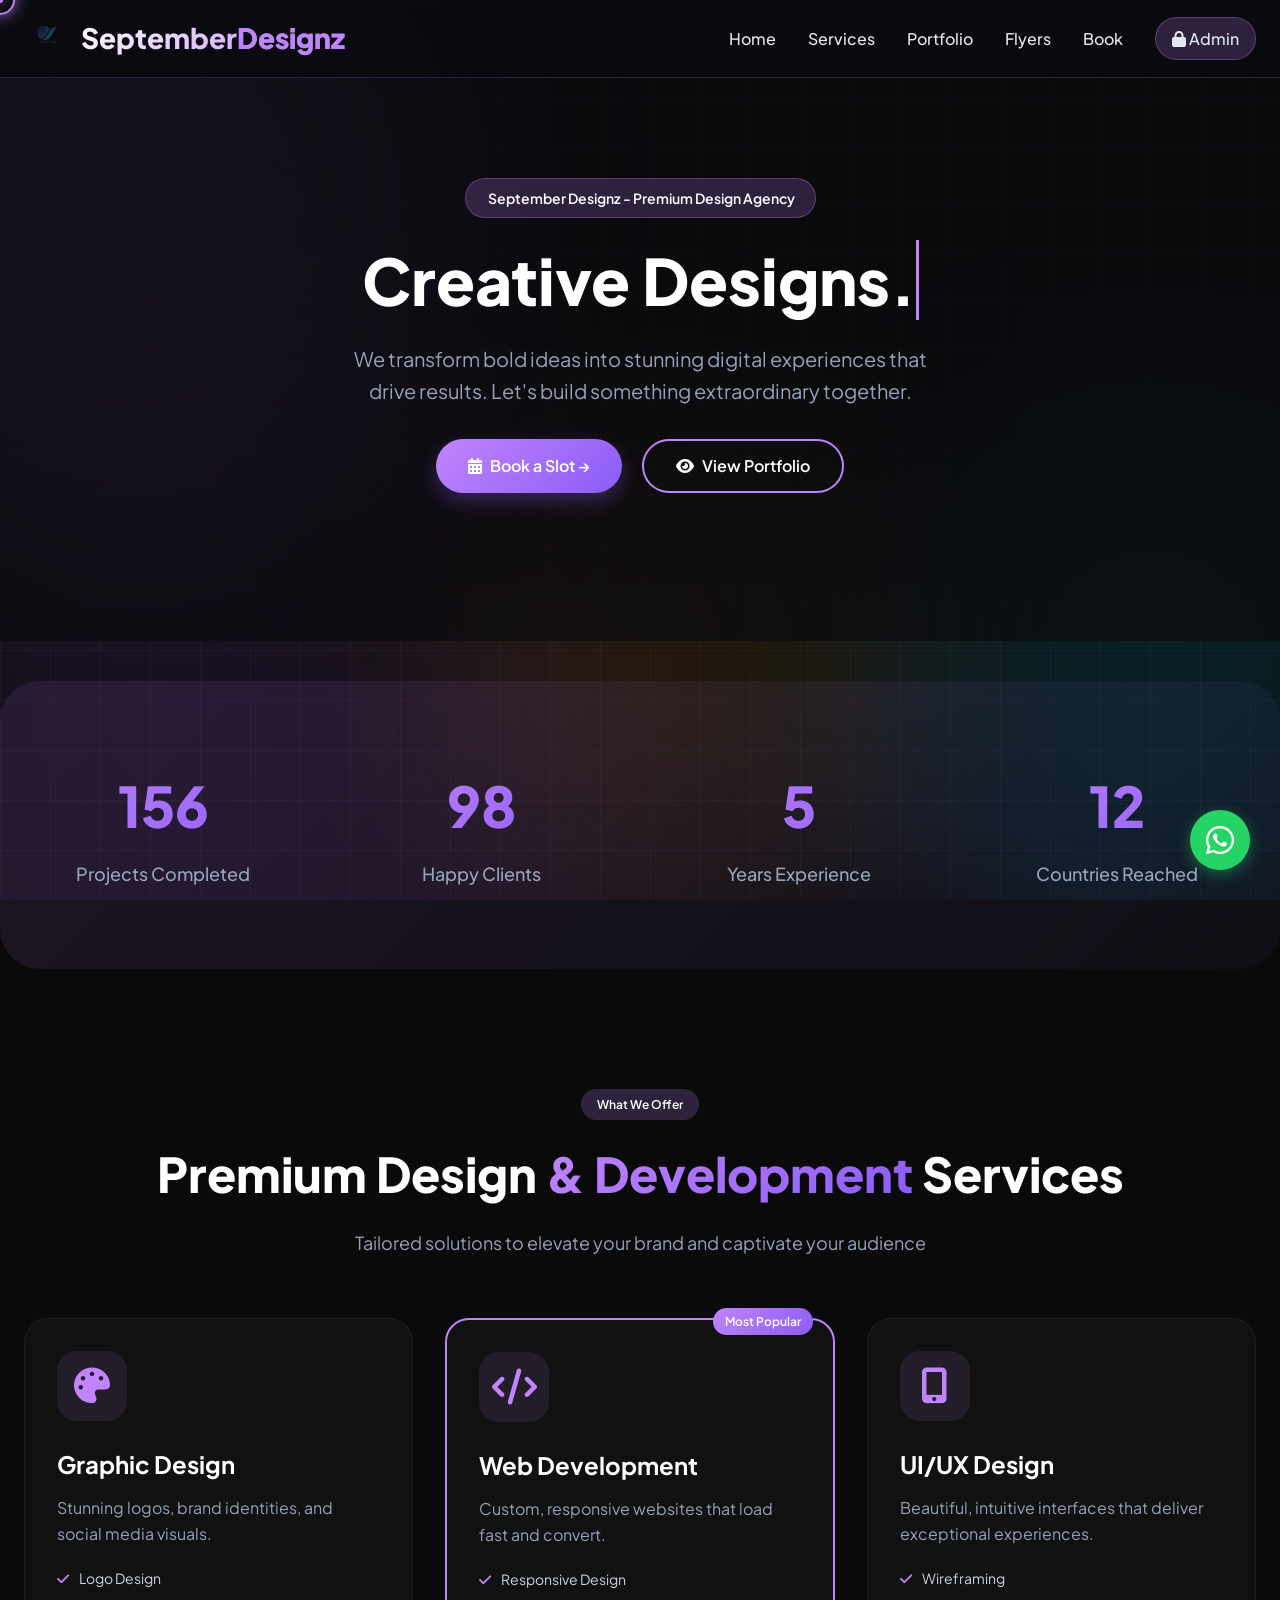
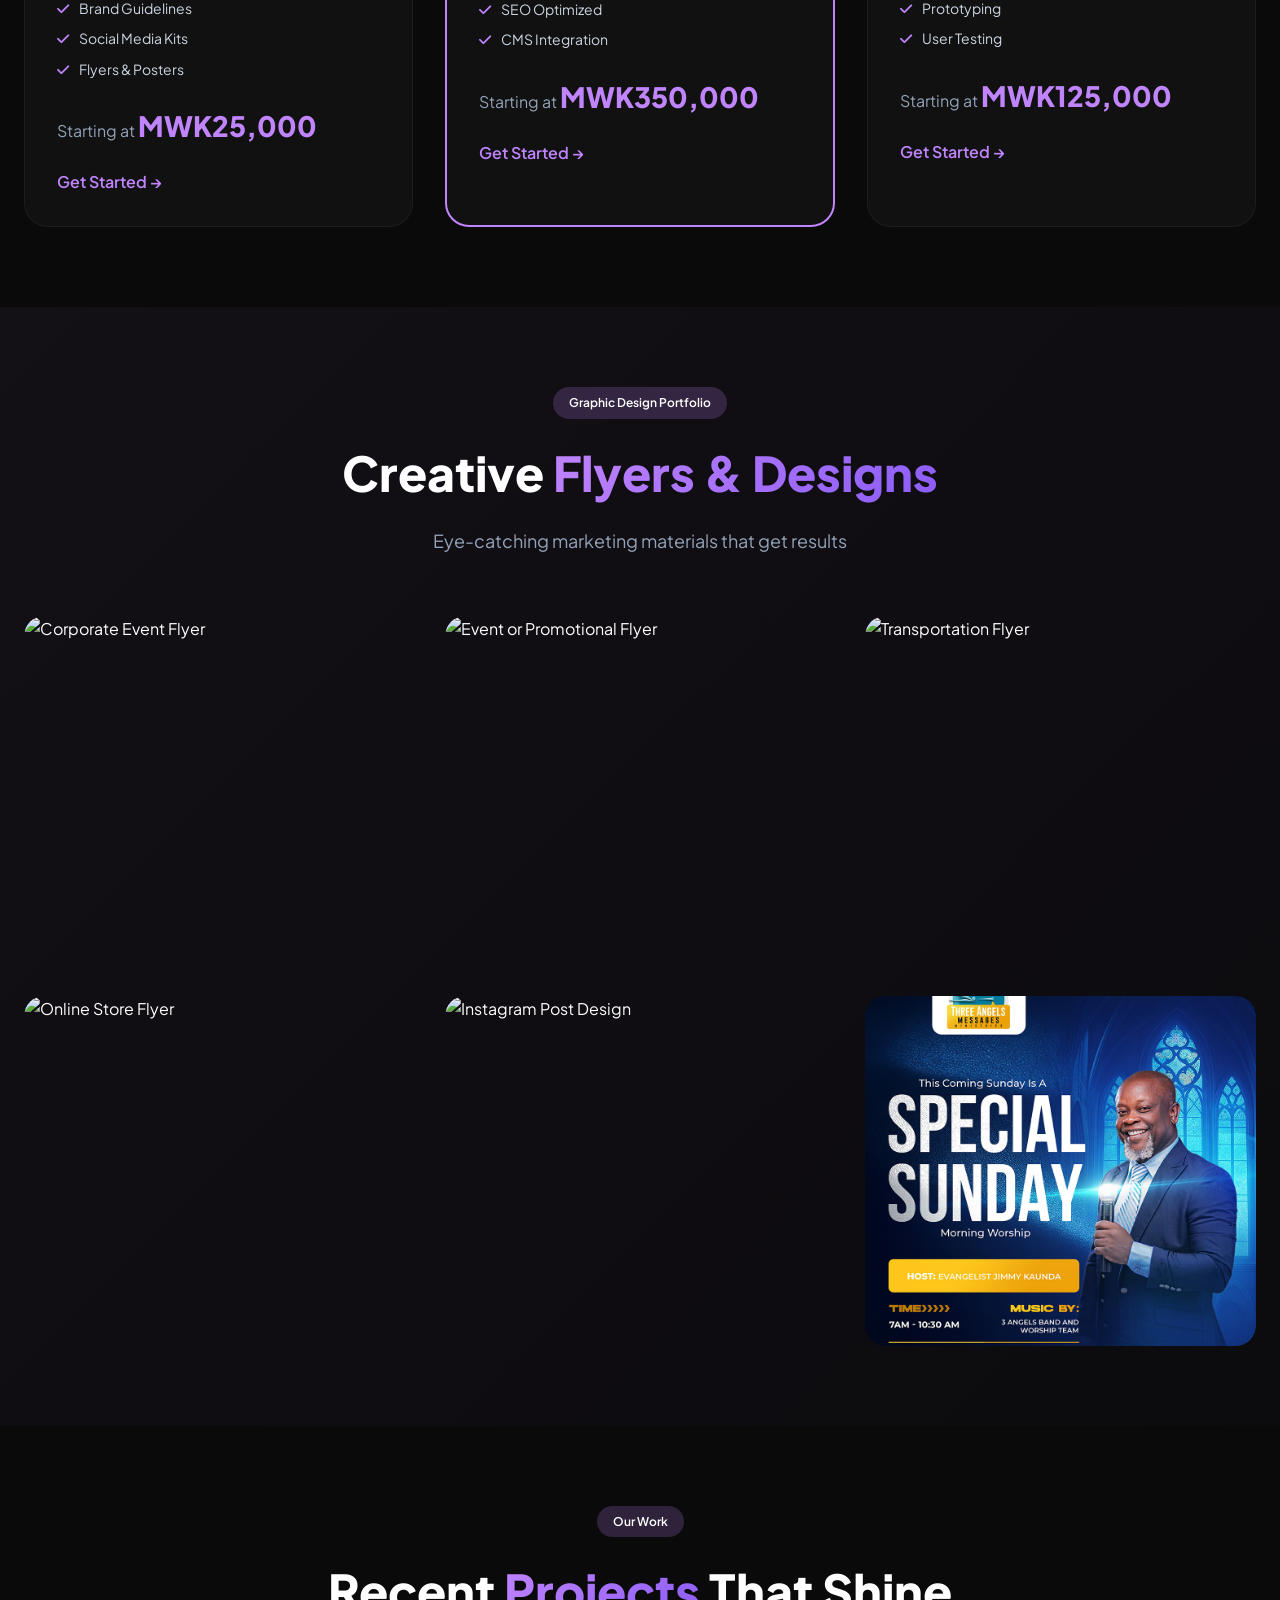
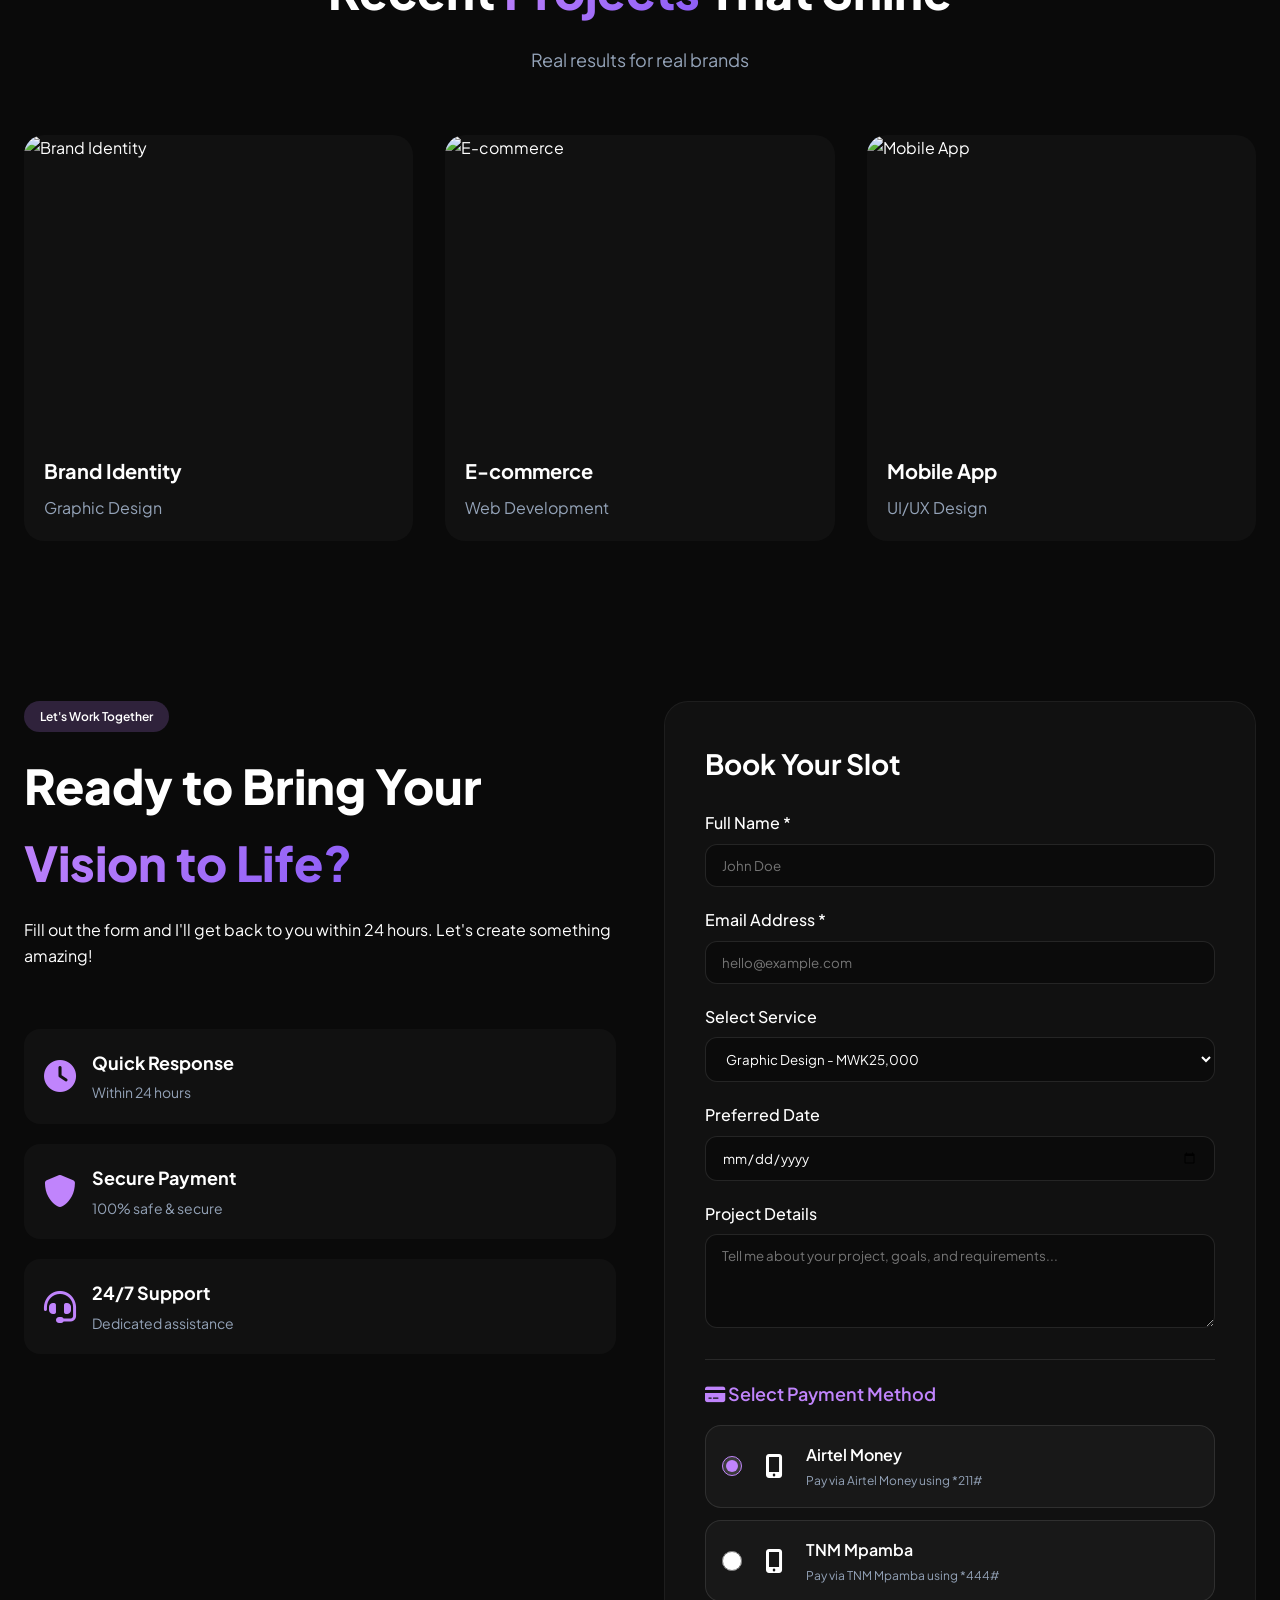
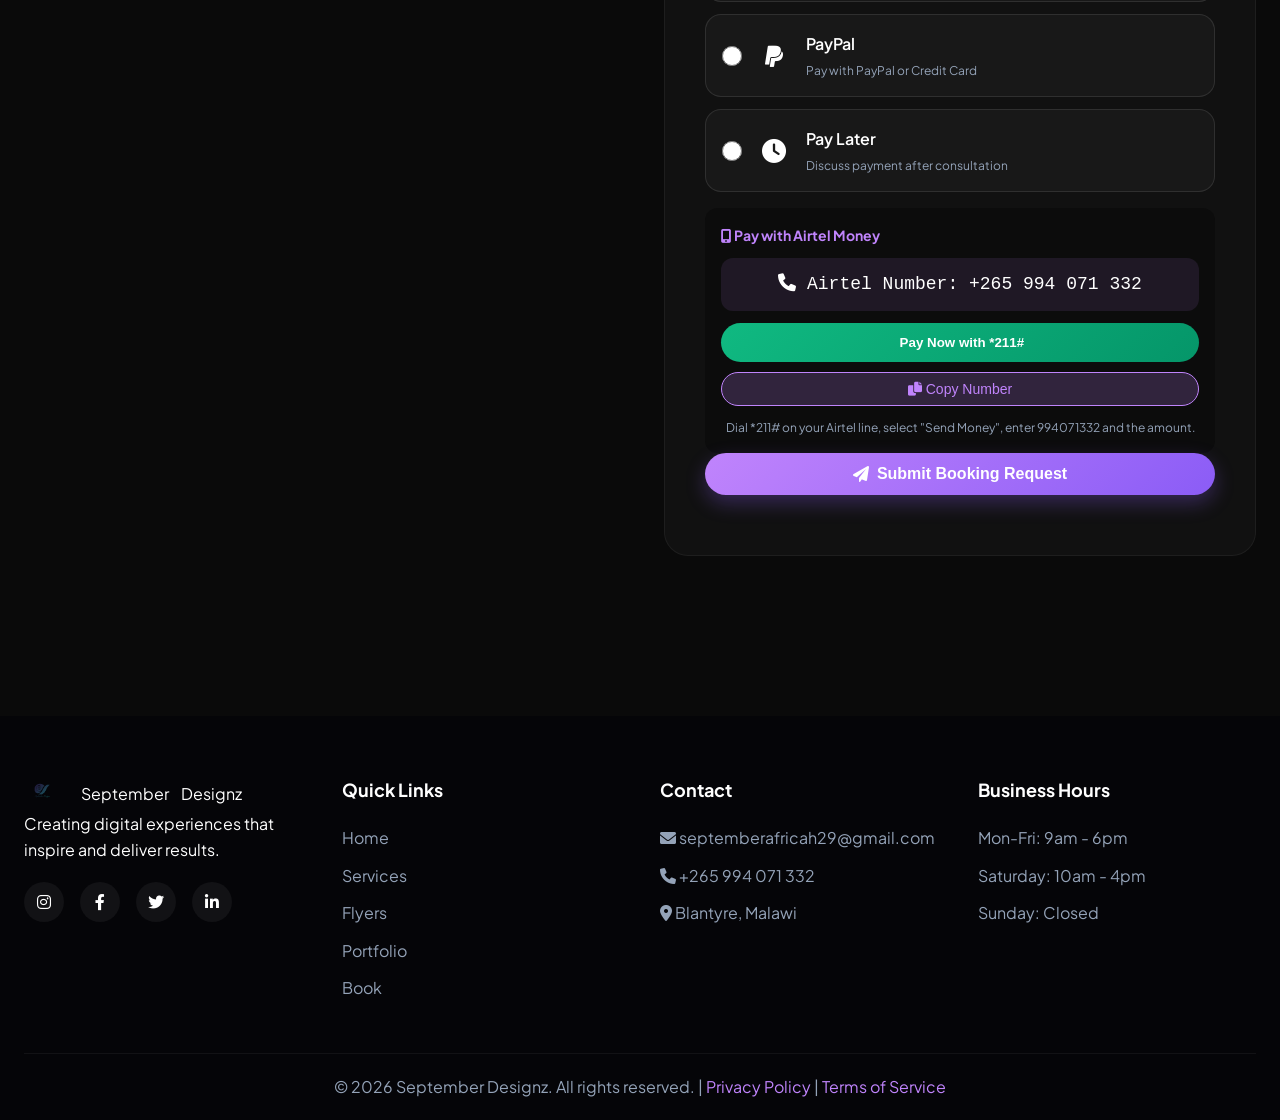
==== commit 097923cf: "Complete dynamic website with content editor" ====
--- a/index.html
+++ b/index.html
@@ -34,7 +34,6 @@
             cursor: none;
         }
         
-        /* Custom Glowing Cursor */
         .custom-cursor {
             width: 30px;
             height: 30px;
@@ -73,7 +72,6 @@
             cursor: none;
         }
         
-        /* Animated Background */
         .animated-bg {
             position: fixed;
             top: 0;
@@ -154,7 +152,6 @@
             display: block;
         }
         
-        /* Logo */
         .logo-link {
             text-decoration: none;
             display: inline-block;
@@ -205,7 +202,6 @@
             color: transparent;
         }
         
-        /* Typing Animation */
         .hero-title {
             font-size: 64px;
             font-weight: 800;
@@ -227,7 +223,6 @@
             50% { border-color: transparent; }
         }
         
-        /* Stats Counters */
         .stats-showcase {
             padding: 60px 0;
             background: linear-gradient(135deg, rgba(192, 132, 252, 0.1), rgba(139, 92, 246, 0.05));
@@ -267,100 +262,6 @@
             font-weight: 500;
         }
         
-        /* About Section */
-        .about {
-            padding: 80px 0;
-            background: linear-gradient(135deg, rgba(192, 132, 252, 0.05), rgba(139, 92, 246, 0.02));
-        }
-        
-        .about-wrapper {
-            display: grid;
-            grid-template-columns: 1fr 1fr;
-            gap: 50px;
-            align-items: start;
-        }
-        
-        .about-content {
-            padding-right: 20px;
-        }
-        
-        .about-text {
-            color: #cbd5e1;
-            line-height: 1.8;
-            margin-bottom: 20px;
-            font-size: 16px;
-        }
-        
-        .about-text strong {
-            color: #c084fc;
-        }
-        
-        .about-stats {
-            display: flex;
-            gap: 30px;
-            margin-top: 30px;
-            flex-wrap: wrap;
-        }
-        
-        .about-stat {
-            text-align: center;
-            flex: 1;
-            min-width: 100px;
-        }
-        
-        .about-stat-number {
-            font-size: 32px;
-            font-weight: 800;
-            background: linear-gradient(135deg, #c084fc, #8b5cf6);
-            -webkit-background-clip: text;
-            background-clip: text;
-            color: transparent;
-        }
-        
-        .about-stat-label {
-            font-size: 12px;
-            color: #94a3b8;
-            margin-top: 5px;
-        }
-        
-        .about-features {
-            display: flex;
-            flex-direction: column;
-            gap: 20px;
-        }
-        
-        .about-feature-card {
-            background: rgba(255, 255, 255, 0.03);
-            border: 1px solid rgba(192, 132, 252, 0.15);
-            border-radius: 20px;
-            padding: 25px;
-            transition: all 0.3s;
-        }
-        
-        .about-feature-card:hover {
-            transform: translateX(10px);
-            border-color: rgba(192, 132, 252, 0.4);
-            background: rgba(255, 255, 255, 0.05);
-        }
-        
-        .about-feature-card i {
-            font-size: 40px;
-            color: #c084fc;
-            margin-bottom: 15px;
-        }
-        
-        .about-feature-card h3 {
-            font-size: 20px;
-            margin-bottom: 10px;
-        }
-        
-        .about-feature-card p {
-            color: #94a3b8;
-            font-size: 14px;
-            line-height: 1.6;
-        }
-        
-        /* WhatsApp Button */
         .whatsapp-float {
             position: fixed;
             bottom: 30px;
@@ -388,7 +289,6 @@
             color: white;
         }
         
-        /* Toast Notification */
         .toast-notification {
             position: fixed;
             bottom: 100px;
@@ -407,7 +307,6 @@
             to { transform: translateX(0); opacity: 1; }
         }
         
-        /* Container & Layout */
         .container {
             max-width: 1280px;
             margin: 0 auto;
@@ -460,7 +359,6 @@
             cursor: pointer;
         }
         
-        /* Hero Section */
         .hero {
             position: relative;
             padding: 100px 0;
@@ -514,7 +412,6 @@
             margin-bottom: 48px;
         }
         
-        /* Buttons */
         .btn {
             display: inline-flex;
             align-items: center;
@@ -556,7 +453,6 @@
             justify-content: center;
         }
         
-        /* Section Headers */
         .section-header {
             text-align: center;
             margin-bottom: 60px;
@@ -596,7 +492,6 @@
             margin: 0 auto;
         }
         
-        /* Services */
         .services {
             padding: 80px 0;
         }
@@ -705,7 +600,6 @@
             transform: translateX(5px);
         }
         
-        /* Flyers */
         .flyers {
             padding: 80px 0;
             background: linear-gradient(135deg, rgba(192, 132, 252, 0.05), rgba(139, 92, 246, 0.02));
@@ -736,12 +630,11 @@
             width: 100%;
             height: 350px;
             object-fit: cover;
-            transition: transform 0.5s ease, filter 0.3s ease;
+            transition: transform 0.5s ease;
         }
         
         .flyer-item:hover .flyer-image img {
-            transform: scale(1.1) rotate(1deg);
-            filter: brightness(1.08);
+            transform: scale(1.1);
         }
         
         .flyer-overlay {
@@ -775,7 +668,6 @@
             margin: 0;
         }
         
-        /* Portfolio */
         .portfolio {
             padding: 80px 0;
         }
@@ -806,12 +698,11 @@
             width: 100%;
             height: 300px;
             object-fit: cover;
-            transition: transform 0.5s ease, filter 0.3s ease;
+            transition: transform 0.3s;
         }
         
         .portfolio-item:hover .portfolio-image img {
-            transform: scale(1.08);
-            filter: brightness(1.1);
+            transform: scale(1.1);
         }
         
         .portfolio-overlay {
@@ -860,7 +751,6 @@
             color: #94a3b8;
         }
         
-        /* Booking */
         .booking {
             padding: 80px 0;
         }
@@ -951,7 +841,6 @@
             text-align: center;
         }
         
-        /* Payment */
         .payment-section {
             margin-top: 24px;
             padding-top: 20px;
@@ -1104,7 +993,6 @@
             transform: translateY(-2px);
         }
         
-        /* Footer */
         .footer {
             background: #050508;
             padding: 60px 0 20px;
@@ -1190,8 +1078,6 @@
             .section-title { font-size: 36px; }
             .booking-wrapper { grid-template-columns: 1fr; }
             .services-grid, .portfolio-grid { grid-template-columns: 1fr; }
-            .about-wrapper { grid-template-columns: 1fr; gap: 40px; }
-            .about-content { padding-right: 0; }
         }
         
         @media (max-width: 768px) {
@@ -1207,7 +1093,6 @@
             body { cursor: auto; }
             .logo-img { height: 35px; }
             .logo-text { font-size: 20px; }
-            .about-stats { gap: 15px; }
         }
         
         @keyframes fadeInUp {
@@ -1249,7 +1134,6 @@
             </a>
             <div class="nav-links">
                 <a href="#home">Home</a>
-                <a href="#about">About</a>
                 <a href="#services">Services</a>
                 <a href="#portfolio">Portfolio</a>
                 <a href="#flyers">Flyers</a>
@@ -1310,52 +1194,6 @@
             </div>
         </div>
     </div>
-
-    <!-- ABOUT SECTION - September Designz Brand Story -->
-    <section id="about" class="about">
-        <div class="container">
-            <div class="about-wrapper">
-                <div class="about-content">
-                    <div class="section-tag">Our Story</div>
-                    <h2 class="section-title">More Than <span class="gradient-text">Design</span></h2>
-                    <p class="about-text">Born from a passion for creativity and a vision to transform the African design landscape, <strong>September Designz</strong> has grown into a premier design and development agency serving clients across Malawi and beyond. Our name represents new beginnings, fresh perspectives, and the relentless pursuit of excellence in every pixel we craft.</p>
-                    <p class="about-text">We don't just create designs — we build brands, tell stories, and drive results. From startups to established businesses, our work has helped clients increase engagement, boost conversions, and stand out in crowded markets.</p>
-                    
-                    <div class="about-stats">
-                        <div class="about-stat">
-                            <div class="about-stat-number">98%</div>
-                            <div class="about-stat-label">Client Satisfaction</div>
-                        </div>
-                        <div class="about-stat">
-                            <div class="about-stat-number">50+</div>
-                            <div class="about-stat-label">Brands Transformed</div>
-                        </div>
-                        <div class="about-stat">
-                            <div class="about-stat-number">24/7</div>
-                            <div class="about-stat-label">Support Available</div>
-                        </div>
-                    </div>
-                </div>
-                <div class="about-features">
-                    <div class="about-feature-card">
-                        <i class="fas fa-chart-line"></i>
-                        <h3>Marketing Impact</h3>
-                        <p>Strategic designs that convert viewers into loyal customers, increasing ROI by up to 150%</p>
-                    </div>
-                    <div class="about-feature-card">
-                        <i class="fas fa-brain"></i>
-                        <h3>Creative Strategy</h3>
-                        <p>Data-driven creativity that tells your unique brand story and captures audience attention</p>
-                    </div>
-                    <div class="about-feature-card">
-                        <i class="fas fa-trophy"></i>
-                        <h3>Results Driven</h3>
-                        <p>Proven track record of increasing brand awareness, engagement, and sales</p>
-                    </div>
-                </div>
-            </div>
-        </div>
-    </section>
 
     <section id="services" class="services">
         <div class="container">
@@ -1457,7 +1295,6 @@
                     <h4>Quick Links</h4>
                     <ul>
                         <li><a href="#home">Home</a></li>
-                        <li><a href="#about">About</a></li>
                         <li><a href="#services">Services</a></li>
                         <li><a href="#flyers">Flyers</a></li>
                         <li><a href="#portfolio">Portfolio</a></li>
@@ -1569,41 +1406,6 @@
             ).join('');
         }
         
-        // Animated Counters
-        let currentProjects = 0, currentClients = 0, currentYears = 0, currentCountries = 0;
-        const projectsEl = document.getElementById('projectsCount');
-        const clientsEl = document.getElementById('clientsCount');
-        const yearsEl = document.getElementById('yearsCount');
-        const countriesEl = document.getElementById('countriesCount');
-        
-        function startCounters() {
-            const interval = setInterval(() => {
-                let allDone = true;
-                if (currentProjects < websiteContent.stats.projects) {
-                    allDone = false;
-                    currentProjects++;
-                    if (projectsEl) projectsEl.innerText = currentProjects;
-                }
-                if (currentClients < websiteContent.stats.clients) {
-                    allDone = false;
-                    currentClients++;
-                    if (clientsEl) clientsEl.innerText = currentClients;
-                }
-                if (currentYears < websiteContent.stats.years) {
-                    allDone = false;
-                    currentYears++;
-                    if (yearsEl) yearsEl.innerText = currentYears;
-                }
-                if (currentCountries < websiteContent.stats.countries) {
-                    allDone = false;
-                    currentCountries++;
-                    if (countriesEl) countriesEl.innerText = currentCountries;
-                }
-                if (allDone) clearInterval(interval);
-            }, 25);
-        }
-        
-        // Typing Animation
         let wordIndex = 0, charIndex = 0, isDeleting = false;
         const typingElement = document.getElementById('typingText');
         
@@ -1636,14 +1438,12 @@
             loadStats();
             populateServiceDropdown();
             typeEffect();
-            startCounters();
             const heroSubtitleEl = document.getElementById('heroSubtitle');
             if (heroSubtitleEl) heroSubtitleEl.innerText = websiteContent.heroSubtitle;
         }
         
         initPage();
         
-        // Custom Cursor
         const cursor = document.querySelector('.custom-cursor');
         const cursorDot = document.querySelector('.cursor-dot');
         if (cursor && cursorDot) {
@@ -1657,7 +1457,6 @@
             });
         }
         
-        // Payment Handlers
         const radioButtons = document.querySelectorAll('input[name="paymentMethod"]');
         const airtelDetails = document.getElementById('airtelDetails');
         const mpambaDetails = document.getElementById('mpambaDetails');
@@ -1711,7 +1510,6 @@
             setTimeout(() => messageDiv.innerHTML = '', 6000);
         }
         
-        // Booking System
         const bookingForm = document.getElementById('bookingForm');
         function getPriceFromService(serviceName) {
             const service = websiteContent.services.find(s => s.name === serviceName);
@@ -1773,7 +1571,6 @@
             });
         }
         
-        // Smooth Scrolling
         document.querySelector('.logo-link')?.addEventListener('click', (e) => { e.preventDefault(); document.querySelector('#home')?.scrollIntoView({ behavior: 'smooth' }); });
         document.querySelectorAll('.nav-links a[href^="#"], .btn-primary, .btn-secondary, .service-btn').forEach(anchor => {
             anchor.addEventListener('click', function(e) {
@@ -1782,12 +1579,10 @@
             });
         });
         
-        // Mobile menu
         const mobileMenuBtn = document.querySelector('.mobile-menu');
         const navLinks = document.querySelector('.nav-links');
         if (mobileMenuBtn && navLinks) mobileMenuBtn.addEventListener('click', () => { navLinks.style.display = navLinks.style.display === 'flex' ? 'none' : 'flex'; });
         
-        // Particles
         const particleContainer = document.getElementById('particleContainer');
         if (particleContainer) {
             for (let i = 0; i < 40; i++) {
@@ -1803,8 +1598,8 @@
             }
         }
         
-        console.log('%c✨ September Designz | Fully Loaded ✨', 'color: #c084fc; font-size: 16px; font-weight: bold;');
-        console.log('%c📖 About Section Added | 🎨 Image Animations | 📊 Counters Working', 'color: #10b981; font-size: 12px;');
+        console.log('%c✨ September Designz | Dynamic Website Active ✨', 'color: #c084fc; font-size: 16px; font-weight: bold;');
+        console.log('%c📝 Edit content from Admin Panel → admin.html', 'color: #10b981; font-size: 12px;');
     </script>
 </body>
 </html>
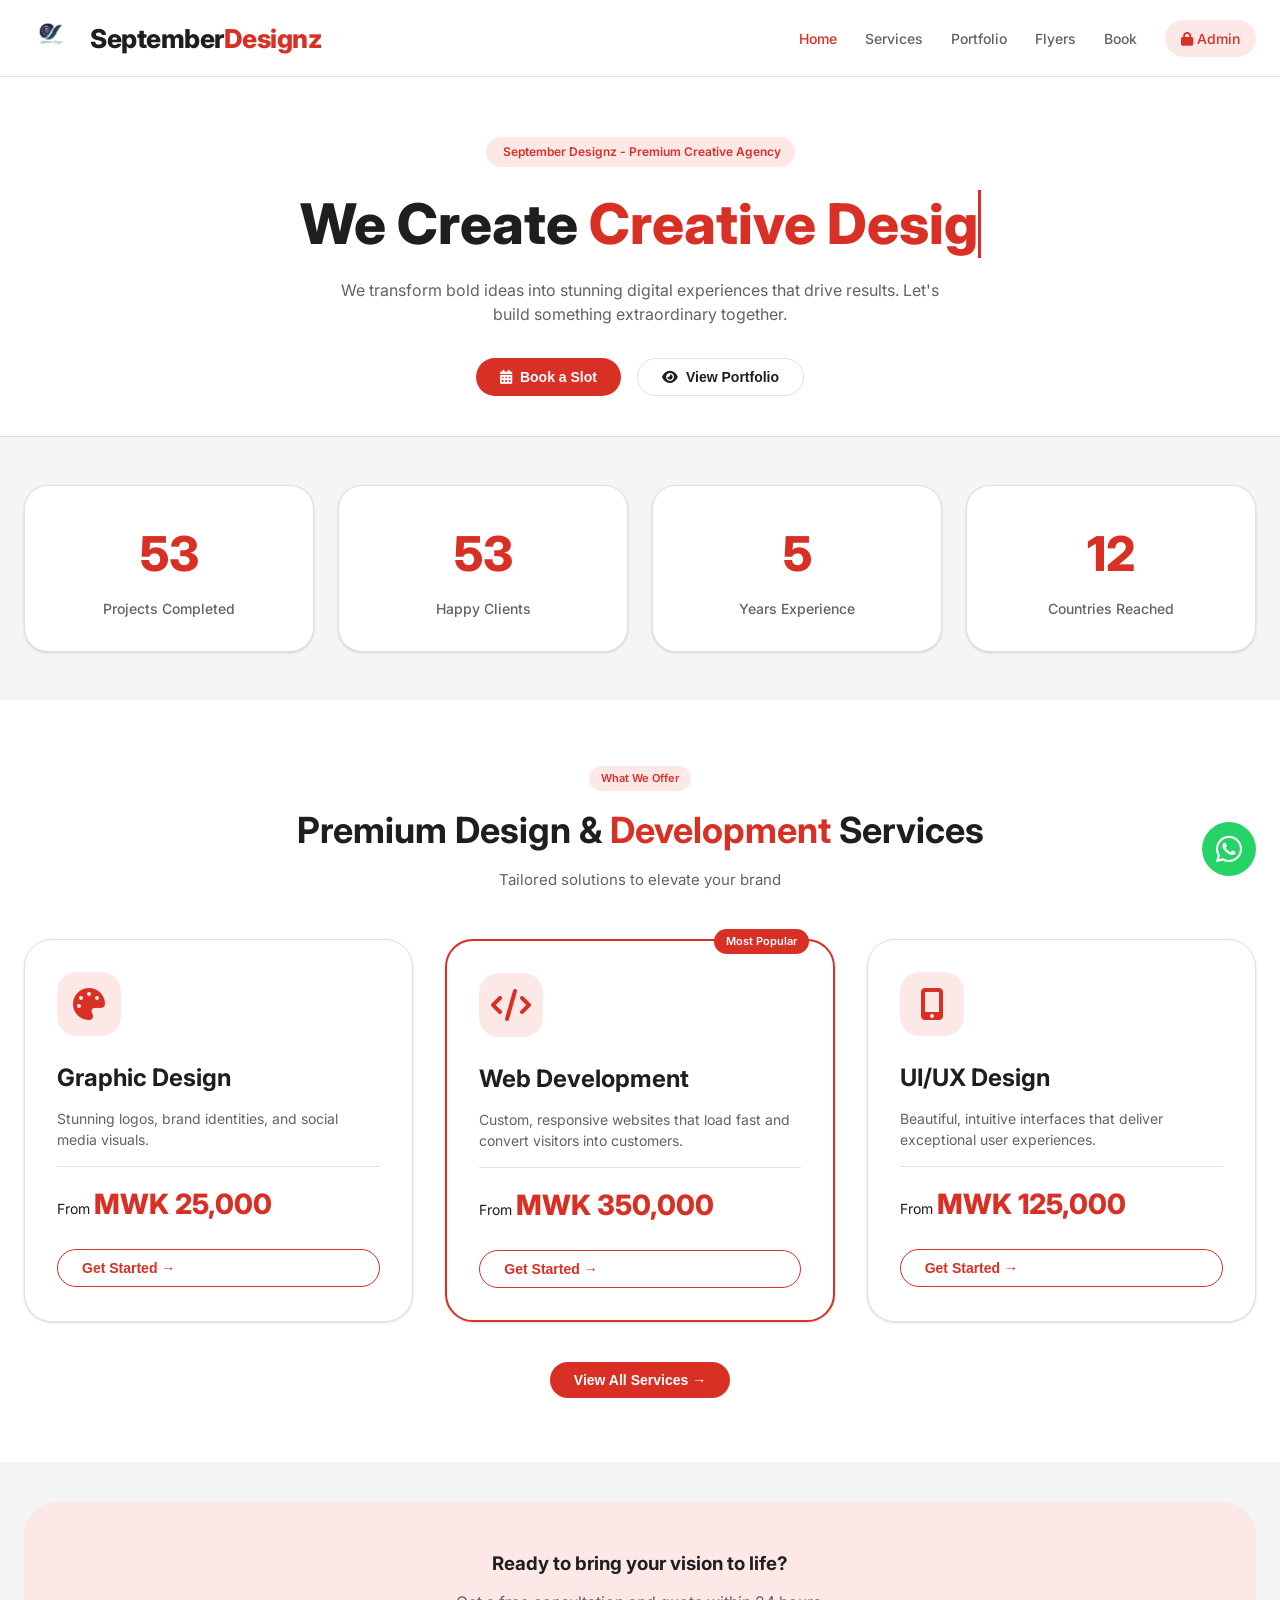
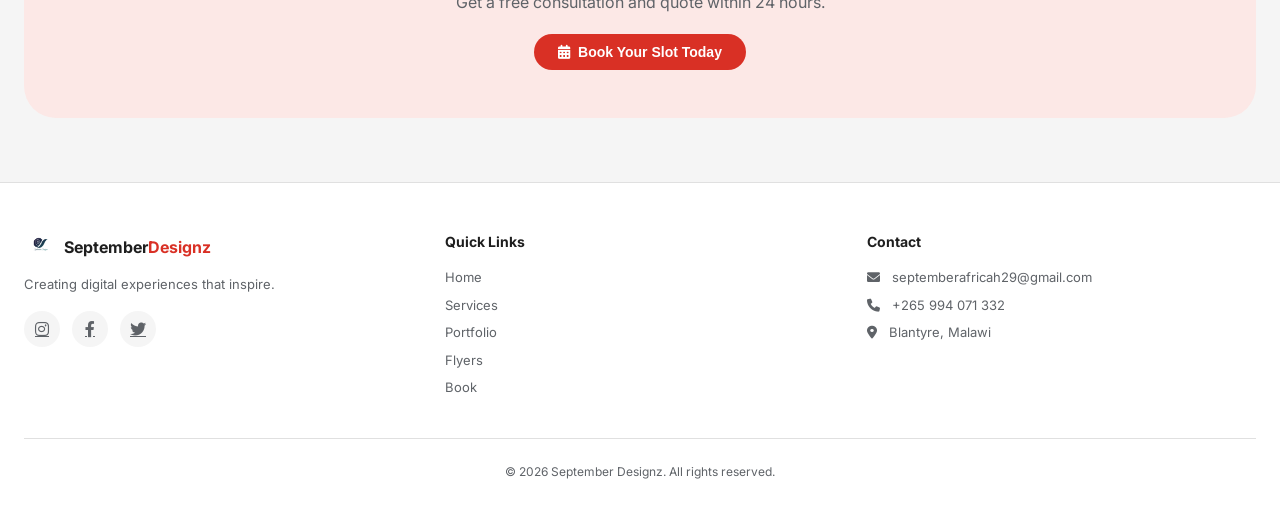
==== commit dfaaaf96: "Updated logo - bigger size with pop animation and home button" ====
--- a/index.html
+++ b/index.html
@@ -3,9 +3,8 @@
 <head>
     <meta charset="UTF-8">
     <meta name="viewport" content="width=device-width, initial-scale=1.0">
-    <title>September Designz | Premium Design & Development Agency</title>
-    
-    <!-- Google Analytics -->
+    <title>September Designz | Premium Creative Agency</title>
+    
     <script async src="https://www.googletagmanager.com/gtag/js?id=G-D4YTK8D93M"></script>
     <script>
         window.dataLayer = window.dataLayer || [];
@@ -15,7 +14,7 @@
     </script>
     
     <link rel="stylesheet" href="https://cdnjs.cloudflare.com/ajax/libs/font-awesome/6.0.0/css/all.min.css">
-    <link href="https://fonts.googleapis.com/css2?family=Plus+Jakarta+Sans:wght@300;400;500;600;700;800&display=swap" rel="stylesheet">
+    <link href="https://fonts.googleapis.com/css2?family=Inter:wght@300;400;500;600;700;800&display=swap" rel="stylesheet">
     <link rel="icon" type="image/png" href="images/logo.png">
     
     <style>
@@ -24,1399 +23,1225 @@
             padding: 0;
             box-sizing: border-box;
         }
-        
+
         body {
-            font-family: 'Plus Jakarta Sans', sans-serif;
-            background: #0a0a0a;
-            color: #ffffff;
-            line-height: 1.6;
-            overflow-x: hidden;
-            cursor: none;
-        }
-        
-        .custom-cursor {
-            width: 30px;
-            height: 30px;
-            border: 2px solid #c084fc;
-            border-radius: 50%;
-            position: fixed;
-            pointer-events: none;
-            z-index: 9999;
-            transition: all 0.1s ease;
-            transform: translate(-50%, -50%);
-            box-shadow: 0 0 15px rgba(192, 132, 252, 0.8);
-            animation: cursorPulse 2s infinite;
-        }
-        
-        .cursor-dot {
-            width: 6px;
-            height: 6px;
-            background: #c084fc;
-            border-radius: 50%;
-            position: fixed;
-            pointer-events: none;
-            z-index: 9999;
-            transition: all 0.05s ease;
-            transform: translate(-50%, -50%);
-            box-shadow: 0 0 10px #c084fc;
-        }
-        
-        @keyframes cursorPulse {
-            0% { transform: translate(-50%, -50%) scale(1); opacity: 1; }
-            50% { transform: translate(-50%, -50%) scale(1.2); opacity: 0.8; }
-            100% { transform: translate(-50%, -50%) scale(1); opacity: 1; }
-        }
-        
-        a, button, .service-card, .btn, input, select, textarea, 
-        .nav-links a, .whatsapp-float, .flyer-item, .portfolio-item, .logo-link {
-            cursor: none;
-        }
-        
-        .animated-bg {
-            position: fixed;
+            font-family: 'Inter', sans-serif;
+            background: #f5f5f5;
+            color: #1e1e1e;
+            line-height: 1.5;
+        }
+
+        :root {
+            --primary: #d93025;
+            --primary-dark: #c5221f;
+            --primary-light: #fce8e6;
+            --bg-page: #f5f5f5;
+            --bg-card: #ffffff;
+            --border: #e0e0e0;
+            --text-primary: #1e1e1e;
+            --text-secondary: #5f6368;
+            --shadow: 0 1px 2px rgba(0,0,0,0.05), 0 1px 3px rgba(0,0,0,0.1);
+        }
+
+        .container {
+            max-width: 1280px;
+            margin: 0 auto;
+            padding: 0 24px;
+        }
+
+        /* Navbar */
+        .navbar {
+            background: var(--bg-card);
+            position: sticky;
             top: 0;
-            left: 0;
-            width: 100%;
-            height: 100%;
-            z-index: -2;
-            overflow: hidden;
-            pointer-events: none;
-        }
-        
-        .bg-orb {
-            position: absolute;
-            border-radius: 50%;
-            filter: blur(80px);
-            opacity: 0.5;
-            animation: floatOrb 20s infinite alternate ease-in-out;
-        }
-        
-        .orb-1 { width: 60vw; height: 60vw; background: radial-gradient(circle, rgba(192, 132, 252, 0.4), rgba(139, 92, 246, 0.1)); top: -20%; left: -20%; animation-duration: 25s; }
-        .orb-2 { width: 50vw; height: 50vw; background: radial-gradient(circle, rgba(6, 182, 212, 0.3), rgba(59, 130, 246, 0.1)); bottom: -10%; right: -15%; animation-duration: 30s; animation-delay: 2s; }
-        .orb-3 { width: 45vw; height: 45vw; background: radial-gradient(circle, rgba(245, 158, 11, 0.25), rgba(139, 92, 246, 0.05)); top: 40%; left: 30%; animation-duration: 28s; animation-delay: 5s; }
-        .orb-4 { width: 70vw; height: 70vw; background: radial-gradient(circle, rgba(168, 85, 247, 0.2), rgba(236, 72, 153, 0.05)); bottom: -30%; left: -20%; animation-duration: 35s; animation-delay: 1s; }
-        
-        @keyframes floatOrb {
-            0% { transform: translate(0, 0) scale(1); opacity: 0.4; }
-            50% { transform: translate(5%, 8%) scale(1.1); opacity: 0.6; }
-            100% { transform: translate(-3%, -5%) scale(0.95); opacity: 0.45; }
-        }
-        
-        .grid-overlay {
-            position: fixed;
-            top: 0;
-            left: 0;
-            width: 100%;
-            height: 100%;
-            background-image: linear-gradient(rgba(192, 132, 252, 0.05) 1px, transparent 1px), linear-gradient(90deg, rgba(192, 132, 252, 0.05) 1px, transparent 1px);
-            background-size: 50px 50px;
-            z-index: -1;
-            pointer-events: none;
-            animation: moveGrid 30s linear infinite;
-        }
-        
-        @keyframes moveGrid {
-            0% { transform: translate(0, 0); }
-            100% { transform: translate(50px, 50px); }
-        }
-        
-        .particle-wave {
-            position: fixed;
-            top: 0;
-            left: 0;
-            width: 100%;
-            height: 100%;
-            z-index: -1;
-            pointer-events: none;
-        }
-        
-        .particle {
-            position: absolute;
-            background-color: rgba(192, 132, 252, 0.6);
-            border-radius: 50%;
-            box-shadow: 0 0 8px rgba(192, 132, 252, 0.8);
-            opacity: 0;
-            animation: particleFloat 12s infinite ease-in-out;
-        }
-        
-        @keyframes particleFloat {
-            0% { transform: translateY(100vh) scale(0); opacity: 0; }
-            20% { opacity: 0.6; }
-            80% { opacity: 0.6; }
-            100% { transform: translateY(-20vh) scale(1); opacity: 0; }
-        }
-        
-        img {
-            max-width: 100%;
-            height: auto;
-            display: block;
-        }
-        
-        .logo-link {
-            text-decoration: none;
-            display: inline-block;
-            transition: all 0.3s ease;
-        }
-        
+            z-index: 1000;
+            border-bottom: 1px solid var(--border);
+            padding: 12px 0;
+        }
+
+        .navbar .container {
+            display: flex;
+            justify-content: space-between;
+            align-items: center;
+        }
+
+        /* ========== ENHANCED LOGO STYLES ========== */
         .logo {
             display: flex;
             align-items: center;
-            gap: 12px;
-            transition: all 0.3s ease;
-        }
-        
+            gap: 14px;
+            text-decoration: none;
+            cursor: pointer;
+            transition: all 0.3s cubic-bezier(0.68, -0.55, 0.265, 1.55);
+        }
+
+        /* Logo image - bigger and animated on click */
         .logo-img {
-            height: 45px;
+            height: 52px;
             width: auto;
             transition: all 0.3s ease;
         }
-        
+
+        /* Logo text - bigger and styled */
         .logo-text {
+            font-size: 26px;
+            font-weight: 800;
+            color: var(--text-primary);
+            letter-spacing: -0.5px;
+            transition: all 0.3s ease;
+        }
+
+        .logo-text span {
+            color: var(--primary);
+        }
+
+        /* Hover effect */
+        .logo:hover {
+            transform: scale(1.02);
+        }
+
+        .logo:hover .logo-img {
+            transform: rotate(3deg) scale(1.05);
+            filter: drop-shadow(0 4px 12px rgba(217, 48, 37, 0.3));
+        }
+
+        .logo:hover .logo-text {
+            color: var(--primary);
+        }
+
+        .logo:hover .logo-text span {
+            color: var(--primary-dark);
+        }
+
+        /* Click animation (pop-out effect) */
+        .logo-clicked {
+            animation: logoPop 0.4s cubic-bezier(0.68, -0.55, 0.265, 1.55) !important;
+        }
+
+        @keyframes logoPop {
+            0% {
+                transform: scale(1);
+            }
+            50% {
+                transform: scale(1.15);
+            }
+            100% {
+                transform: scale(1);
+            }
+        }
+
+        @keyframes logoPopImg {
+            0% {
+                transform: rotate(0deg) scale(1);
+            }
+            50% {
+                transform: rotate(8deg) scale(1.2);
+                filter: drop-shadow(0 8px 20px rgba(217, 48, 37, 0.4));
+            }
+            100% {
+                transform: rotate(0deg) scale(1);
+            }
+        }
+
+        .logo-clicked .logo-img {
+            animation: logoPopImg 0.4s ease;
+        }
+
+        .logo-clicked .logo-text {
+            animation: textPop 0.4s ease;
+        }
+
+        @keyframes textPop {
+            0% {
+                transform: scale(1);
+            }
+            50% {
+                transform: scale(1.1);
+                color: var(--primary);
+            }
+            100% {
+                transform: scale(1);
+            }
+        }
+
+        /* Nav links */
+        .nav-links {
+            display: flex;
+            gap: 28px;
+            align-items: center;
+            flex-wrap: wrap;
+        }
+
+        .nav-links a {
+            color: var(--text-secondary);
+            text-decoration: none;
+            font-weight: 500;
+            font-size: 14px;
+            transition: color 0.2s;
+            cursor: pointer;
+        }
+
+        .nav-links a:hover,
+        .nav-links a.active {
+            color: var(--primary);
+        }
+
+        .admin-link {
+            background: var(--primary-light);
+            padding: 8px 16px;
+            border-radius: 24px;
+            color: var(--primary) !important;
+        }
+
+        .mobile-menu {
+            display: none;
+            font-size: 24px;
+            cursor: pointer;
+            color: var(--text-secondary);
+        }
+
+        /* Buttons */
+        .btn {
+            display: inline-flex;
+            align-items: center;
+            gap: 8px;
+            padding: 10px 24px;
+            border-radius: 24px;
+            text-decoration: none;
+            font-weight: 600;
+            font-size: 14px;
+            transition: all 0.2s;
+            cursor: pointer;
+            border: none;
+        }
+
+        .btn-primary {
+            background: var(--primary);
+            color: white;
+        }
+
+        .btn-primary:hover {
+            background: var(--primary-dark);
+            transform: translateY(-1px);
+        }
+
+        .btn-secondary {
+            background: transparent;
+            border: 1px solid var(--border);
+            color: var(--text-primary);
+        }
+
+        .btn-secondary:hover {
+            background: var(--primary-light);
+            border-color: var(--primary);
+        }
+
+        .btn-outline {
+            background: transparent;
+            border: 1px solid var(--primary);
+            color: var(--primary);
+        }
+
+        .btn-outline:hover {
+            background: var(--primary-light);
+        }
+
+        .btn-block {
+            width: 100%;
+            justify-content: center;
+        }
+
+        /* Page Header */
+        .page-header {
+            background: var(--bg-card);
+            padding: 48px 0;
+            border-bottom: 1px solid var(--border);
+            text-align: center;
+        }
+
+        .page-header h1 {
+            font-size: 48px;
+            margin-bottom: 16px;
+        }
+
+        .page-header p {
+            color: var(--text-secondary);
+            max-width: 600px;
+            margin: 0 auto;
+        }
+
+        /* Section Headers */
+        .section-header {
+            text-align: center;
+            margin-bottom: 48px;
+        }
+
+        .section-tag {
+            display: inline-block;
+            background: var(--primary-light);
+            padding: 4px 12px;
+            border-radius: 16px;
+            font-size: 11px;
+            font-weight: 600;
+            margin-bottom: 12px;
+            color: var(--primary);
+        }
+
+        .section-title {
+            font-size: 36px;
+            font-weight: 700;
+            margin-bottom: 12px;
+        }
+
+        .section-subtitle {
+            font-size: 15px;
+            color: var(--text-secondary);
+            max-width: 600px;
+            margin: 0 auto;
+        }
+
+        /* Hero */
+        .hero {
+            background: var(--bg-card);
+            padding: 60px 0 40px;
+            border-bottom: 1px solid var(--border);
+        }
+
+        .hero-content {
+            text-align: center;
+            max-width: 800px;
+            margin: 0 auto;
+        }
+
+        .hero-badge {
+            display: inline-block;
+            background: var(--primary-light);
+            padding: 6px 14px;
+            border-radius: 20px;
+            font-size: 12px;
+            font-weight: 600;
+            margin-bottom: 24px;
+            color: var(--primary);
+        }
+
+        .hero-title {
+            font-size: 56px;
+            font-weight: 800;
+            line-height: 1.2;
+            margin-bottom: 20px;
+        }
+
+        .typed-word {
+            color: var(--primary);
+            border-right: 3px solid var(--primary);
+            animation: blink 0.7s infinite;
+        }
+
+        @keyframes blink {
+            0%, 100% { border-color: var(--primary); }
+            50% { border-color: transparent; }
+        }
+
+        .hero-subtitle {
+            font-size: 16px;
+            color: var(--text-secondary);
+            max-width: 600px;
+            margin: 0 auto 32px;
+        }
+
+        .hero-buttons {
+            display: flex;
+            gap: 16px;
+            justify-content: center;
+            flex-wrap: wrap;
+        }
+
+        /* Stats */
+        .stats-section {
+            padding: 48px 0;
+            background: var(--bg-page);
+        }
+
+        .stats-grid {
+            display: grid;
+            grid-template-columns: repeat(4, 1fr);
+            gap: 24px;
+        }
+
+        .stat-card {
+            background: var(--bg-card);
+            padding: 32px 24px;
+            text-align: center;
+            border-radius: 24px;
+            box-shadow: var(--shadow);
+            border: 1px solid var(--border);
+            transition: transform 0.2s;
+        }
+
+        .stat-card:hover {
+            transform: translateY(-2px);
+        }
+
+        .stat-number {
+            font-size: 48px;
+            font-weight: 800;
+            color: var(--primary);
+            margin-bottom: 8px;
+        }
+
+        .stat-label {
+            font-size: 14px;
+            color: var(--text-secondary);
+            font-weight: 500;
+        }
+
+        /* Services Grid */
+        .services-grid {
+            display: grid;
+            grid-template-columns: repeat(auto-fit, minmax(350px, 1fr));
+            gap: 32px;
+        }
+
+        .service-card {
+            background: var(--bg-card);
+            border-radius: 28px;
+            padding: 32px;
+            border: 1px solid var(--border);
+            box-shadow: var(--shadow);
+            transition: transform 0.2s;
+        }
+
+        .service-card.featured {
+            border: 2px solid var(--primary);
+            position: relative;
+        }
+
+        .service-card:hover {
+            transform: translateY(-4px);
+        }
+
+        .popular-badge {
+            position: absolute;
+            top: -12px;
+            right: 24px;
+            background: var(--primary);
+            color: white;
+            padding: 4px 12px;
+            border-radius: 20px;
+            font-size: 11px;
+            font-weight: 600;
+        }
+
+        .service-icon {
+            width: 64px;
+            height: 64px;
+            background: var(--primary-light);
+            border-radius: 20px;
+            display: flex;
+            align-items: center;
+            justify-content: center;
+            margin-bottom: 24px;
+        }
+
+        .service-icon i {
+            font-size: 32px;
+            color: var(--primary);
+        }
+
+        .service-card h2, .service-card h3 {
+            font-size: 24px;
+            margin-bottom: 12px;
+        }
+
+        .service-card .description {
+            color: var(--text-secondary);
+            margin-bottom: 20px;
+            line-height: 1.6;
+        }
+
+        .service-card p {
+            color: var(--text-secondary);
+            margin-bottom: 16px;
+            font-size: 14px;
+        }
+
+        .features-list {
+            display: flex;
+            flex-direction: column;
+            gap: 8px;
+            margin-bottom: 24px;
+        }
+
+        .features-list span {
+            font-size: 13px;
+            color: var(--text-secondary);
+        }
+
+        .features-list i {
+            color: var(--primary);
+            margin-right: 8px;
+        }
+
+        .price {
+            font-size: 14px;
+            margin-bottom: 24px;
+            padding-top: 16px;
+            border-top: 1px solid var(--border);
+        }
+
+        .price span {
             font-size: 28px;
             font-weight: 800;
-            background: linear-gradient(135deg, #ffffff, #c084fc);
-            -webkit-background-clip: text;
-            background-clip: text;
-            color: transparent;
-        }
-        
-        .logo-text span {
-            background: none;
-            color: #c084fc;
-        }
-        
-        .logo-link:hover {
-            transform: scale(1.08);
-            cursor: pointer;
-        }
-        
-        .logo-link:hover .logo-img {
-            transform: rotate(5deg) scale(1.05);
-            filter: drop-shadow(0 0 8px rgba(192, 132, 252, 0.6));
-        }
-        
-        .logo-link:hover .logo-text {
-            background: linear-gradient(135deg, #c084fc, #ffffff);
-            -webkit-background-clip: text;
-            background-clip: text;
-            color: transparent;
-        }
-        
-        .hero-title {
-            font-size: 64px;
-            font-weight: 800;
-            line-height: 1.2;
+            color: var(--primary);
+        }
+
+        /* Portfolio Grid */
+        .portfolio-grid {
+            display: grid;
+            grid-template-columns: repeat(auto-fit, minmax(380px, 1fr));
+            gap: 32px;
+        }
+
+        .portfolio-card {
+            background: var(--bg-card);
+            border-radius: 24px;
+            overflow: hidden;
+            border: 1px solid var(--border);
+            transition: transform 0.2s;
+        }
+
+        .portfolio-card:hover {
+            transform: translateY(-4px);
+            box-shadow: var(--shadow);
+        }
+
+        .portfolio-image img {
+            width: 100%;
+            height: 260px;
+            object-fit: cover;
+        }
+
+        .portfolio-info {
+            padding: 24px;
+        }
+
+        .portfolio-info h2 {
+            font-size: 20px;
+            margin-bottom: 8px;
+        }
+
+        .portfolio-category {
+            display: inline-block;
+            background: var(--primary-light);
+            padding: 4px 12px;
+            border-radius: 16px;
+            font-size: 11px;
+            font-weight: 600;
+            color: var(--primary);
+            margin-bottom: 12px;
+        }
+
+        .portfolio-description {
+            color: var(--text-secondary);
+            font-size: 14px;
+            line-height: 1.6;
+            margin: 12px 0;
+        }
+
+        /* Flyers Grid */
+        .flyers-grid {
+            display: grid;
+            grid-template-columns: repeat(auto-fit, minmax(320px, 1fr));
+            gap: 28px;
+        }
+
+        .flyer-card {
+            background: var(--bg-card);
+            border-radius: 24px;
+            overflow: hidden;
+            border: 1px solid var(--border);
+            transition: transform 0.2s;
+        }
+
+        .flyer-card:hover {
+            transform: translateY(-4px);
+            box-shadow: var(--shadow);
+        }
+
+        .flyer-image img {
+            width: 100%;
+            height: 320px;
+            object-fit: cover;
+        }
+
+        .flyer-info {
+            padding: 20px;
+        }
+
+        .flyer-category {
+            display: inline-block;
+            background: var(--primary-light);
+            padding: 4px 12px;
+            border-radius: 16px;
+            font-size: 11px;
+            font-weight: 600;
+            color: var(--primary);
+            margin-bottom: 10px;
+        }
+
+        .flyer-info h2 {
+            font-size: 18px;
+            margin-bottom: 8px;
+        }
+
+        .flyer-info p {
+            color: var(--text-secondary);
+            font-size: 13px;
+            line-height: 1.5;
+        }
+
+        /* Booking */
+        .booking-wrapper {
+            display: grid;
+            grid-template-columns: 1fr 1fr;
+            gap: 48px;
+        }
+
+        .info-cards {
+            display: flex;
+            flex-direction: column;
+            gap: 20px;
+            margin-top: 32px;
+        }
+
+        .info-card {
+            display: flex;
+            gap: 16px;
+            align-items: center;
+            padding: 20px;
+            background: var(--bg-card);
+            border-radius: 20px;
+            border: 1px solid var(--border);
+            box-shadow: var(--shadow);
+        }
+
+        .info-card i {
+            font-size: 32px;
+            color: var(--primary);
+        }
+
+        .info-card h4 {
+            font-size: 16px;
+            margin-bottom: 4px;
+        }
+
+        .info-card p {
+            color: var(--text-secondary);
+            font-size: 13px;
+        }
+
+        .booking-form-wrapper {
+            background: var(--bg-card);
+            border-radius: 28px;
+            padding: 36px;
+            border: 1px solid var(--border);
+            box-shadow: var(--shadow);
+        }
+
+        .booking-form h2 {
+            font-size: 28px;
             margin-bottom: 24px;
         }
-        
-        .typed-word {
-            background: linear-gradient(135deg, #c084fc, #8b5cf6);
-            -webkit-background-clip: text;
-            background-clip: text;
-            color: transparent;
-            border-right: 3px solid #c084fc;
-            animation: blink 0.7s infinite;
-        }
-        
-        @keyframes blink {
-            0%, 100% { border-color: #c084fc; }
-            50% { border-color: transparent; }
-        }
-        
-        .stats-showcase {
-            padding: 60px 0;
-            background: linear-gradient(135deg, rgba(192, 132, 252, 0.1), rgba(139, 92, 246, 0.05));
-            border-radius: 40px;
+
+        .form-group {
+            margin-bottom: 20px;
+        }
+
+        .form-group label {
+            display: block;
+            margin-bottom: 8px;
+            font-weight: 500;
+            font-size: 13px;
+        }
+
+        .form-group input,
+        .form-group select,
+        .form-group textarea {
+            width: 100%;
+            padding: 12px 14px;
+            background: var(--bg-page);
+            border: 1px solid var(--border);
+            border-radius: 16px;
+            font-family: inherit;
+            font-size: 14px;
+        }
+
+        .form-group input:focus,
+        .form-group select:focus,
+        .form-group textarea:focus {
+            outline: none;
+            border-color: var(--primary);
+        }
+
+        /* FAQ */
+        .faq-section {
+            margin-top: 64px;
+        }
+
+        .faq-grid {
+            display: grid;
+            grid-template-columns: repeat(auto-fit, minmax(350px, 1fr));
+            gap: 20px;
+            margin-top: 32px;
+        }
+
+        .faq-item {
+            background: var(--bg-card);
+            padding: 20px;
+            border-radius: 20px;
+            border: 1px solid var(--border);
+        }
+
+        .faq-item h4 {
+            font-size: 16px;
+            margin-bottom: 8px;
+            color: var(--primary);
+        }
+
+        .faq-item p {
+            font-size: 13px;
+            color: var(--text-secondary);
+        }
+
+        /* CTA */
+        .cta-section {
+            background: var(--primary-light);
+            padding: 48px;
+            text-align: center;
+            border-radius: 32px;
             margin: 40px 0;
         }
-        
-        .stats-grid-custom {
-            display: grid;
-            grid-template-columns: repeat(auto-fit, minmax(200px, 1fr));
-            gap: 40px;
-            text-align: center;
-        }
-        
-        .stat-item-custom {
-            padding: 20px;
-            transition: all 0.3s;
-        }
-        
-        .stat-item-custom:hover {
-            transform: translateY(-10px);
-        }
-        
-        .stat-number-custom {
-            font-size: 56px;
-            font-weight: 800;
-            background: linear-gradient(135deg, #c084fc, #8b5cf6);
-            -webkit-background-clip: text;
-            background-clip: text;
-            color: transparent;
-            margin-bottom: 10px;
-        }
-        
-        .stat-label-custom {
-            font-size: 18px;
-            color: #94a3b8;
-            font-weight: 500;
-        }
-        
+
+        /* Toast */
+        .toast {
+            position: fixed;
+            bottom: 100px;
+            right: 24px;
+            background: #0f9d58;
+            color: white;
+            padding: 10px 20px;
+            border-radius: 24px;
+            z-index: 1001;
+            font-size: 13px;
+        }
+
+        /* WhatsApp Float */
         .whatsapp-float {
             position: fixed;
-            bottom: 30px;
-            right: 30px;
-            width: 60px;
-            height: 60px;
-            background-color: #25D366;
+            bottom: 24px;
+            right: 24px;
+            width: 54px;
+            height: 54px;
+            background: #25D366;
             border-radius: 50%;
             display: flex;
             align-items: center;
             justify-content: center;
             z-index: 1000;
-            box-shadow: 0 4px 15px rgba(37, 211, 102, 0.4);
-            transition: all 0.3s ease;
             text-decoration: none;
         }
-        
-        .whatsapp-float:hover {
-            transform: scale(1.1);
-            box-shadow: 0 8px 25px rgba(37, 211, 102, 0.6);
-        }
-        
+
         .whatsapp-float i {
-            font-size: 32px;
+            font-size: 30px;
             color: white;
         }
-        
-        .toast-notification {
-            position: fixed;
-            bottom: 100px;
-            right: 30px;
-            background: #10b981;
-            color: white;
-            padding: 12px 24px;
-            border-radius: 40px;
-            z-index: 1001;
-            animation: slideIn 0.3s ease;
-            font-weight: 500;
-        }
-        
-        @keyframes slideIn {
-            from { transform: translateX(100%); opacity: 0; }
-            to { transform: translateX(0); opacity: 1; }
-        }
-        
-        .container {
-            max-width: 1280px;
-            margin: 0 auto;
-            padding: 0 24px;
-        }
-        
-        .navbar {
-            background: rgba(10, 10, 15, 0.95);
-            backdrop-filter: blur(10px);
-            position: sticky;
-            top: 0;
-            z-index: 1000;
-            border-bottom: 1px solid rgba(192, 132, 252, 0.2);
-            padding: 16px 0;
-        }
-        
-        .navbar .container {
-            display: flex;
-            justify-content: space-between;
-            align-items: center;
-        }
-        
-        .nav-links {
-            display: flex;
-            gap: 32px;
-            align-items: center;
-        }
-        
-        .nav-links a {
-            color: #e2e8f0;
-            text-decoration: none;
-            font-weight: 500;
-            transition: color 0.3s;
-        }
-        
-        .nav-links a:hover {
-            color: #c084fc;
-        }
-        
-        .admin-link {
-            background: rgba(192, 132, 252, 0.2);
-            padding: 8px 16px;
-            border-radius: 40px;
-            border: 1px solid rgba(192, 132, 252, 0.3);
-        }
-        
-        .mobile-menu {
-            display: none;
-            font-size: 24px;
-            cursor: pointer;
-        }
-        
-        .hero {
-            position: relative;
-            padding: 100px 0;
-            overflow: hidden;
-            background-image: url('images/hero-bg.jpg');
-            background-size: cover;
-            background-position: center;
-        }
-        
-        .hero-overlay {
-            position: absolute;
-            top: 0;
-            left: 0;
-            width: 100%;
-            height: 100%;
-            background: rgba(10, 10, 15, 0.7);
-            z-index: 1;
-        }
-        
-        .hero .container {
-            position: relative;
-            z-index: 2;
-        }
-        
-        .hero-content {
-            text-align: center;
-        }
-        
-        .hero-badge {
-            display: inline-block;
-            background: rgba(192, 132, 252, 0.2);
-            padding: 8px 20px;
-            border-radius: 40px;
-            font-size: 14px;
-            font-weight: 600;
-            margin-bottom: 24px;
-            border: 1px solid rgba(192, 132, 252, 0.3);
-        }
-        
-        .hero-subtitle {
-            font-size: 20px;
-            color: #94a3b8;
-            max-width: 600px;
-            margin: 0 auto 32px;
-        }
-        
-        .hero-buttons {
-            display: flex;
-            gap: 20px;
-            justify-content: center;
-            margin-bottom: 48px;
-        }
-        
-        .btn {
-            display: inline-flex;
-            align-items: center;
-            gap: 8px;
-            padding: 12px 32px;
-            border-radius: 40px;
-            text-decoration: none;
-            font-weight: 600;
-            transition: all 0.3s;
-            cursor: pointer;
-            border: none;
-            font-size: 16px;
-        }
-        
-        .btn-primary {
-            background: linear-gradient(135deg, #c084fc, #8b5cf6);
-            color: white;
-            box-shadow: 0 8px 20px rgba(139, 92, 246, 0.3);
-        }
-        
-        .btn-primary:hover {
-            transform: translateY(-3px);
-            box-shadow: 0 15px 30px rgba(139, 92, 246, 0.4);
-        }
-        
-        .btn-secondary {
-            background: transparent;
-            border: 2px solid #c084fc;
-            color: white;
-        }
-        
-        .btn-secondary:hover {
-            background: rgba(192, 132, 252, 0.1);
-            transform: translateY(-3px);
-        }
-        
-        .btn-block {
-            width: 100%;
-            justify-content: center;
-        }
-        
-        .section-header {
-            text-align: center;
-            margin-bottom: 60px;
-        }
-        
-        .section-header.left-align {
-            text-align: left;
-        }
-        
-        .section-tag {
-            display: inline-block;
-            background: rgba(192, 132, 252, 0.2);
-            padding: 6px 16px;
-            border-radius: 40px;
-            font-size: 12px;
-            font-weight: 600;
-            margin-bottom: 16px;
-        }
-        
-        .section-title {
-            font-size: 48px;
-            font-weight: 800;
-            margin-bottom: 16px;
-        }
-        
-        .gradient-text {
-            background: linear-gradient(135deg, #c084fc, #8b5cf6);
-            -webkit-background-clip: text;
-            background-clip: text;
-            color: transparent;
-        }
-        
-        .section-subtitle {
-            font-size: 18px;
-            color: #94a3b8;
-            max-width: 600px;
-            margin: 0 auto;
-        }
-        
-        .services {
-            padding: 80px 0;
-        }
-        
-        .services-grid {
-            display: grid;
-            grid-template-columns: repeat(auto-fit, minmax(350px, 1fr));
-            gap: 32px;
-        }
-        
-        .service-card {
-            background: rgba(255, 255, 255, 0.03);
-            border-radius: 24px;
-            padding: 32px;
-            transition: all 0.3s;
-            border: 1px solid rgba(255, 255, 255, 0.05);
-        }
-        
-        .service-card.featured {
-            border: 2px solid #c084fc;
-            transform: scale(1.02);
-            position: relative;
-        }
-        
-        .popular-badge {
-            position: absolute;
-            top: -12px;
-            right: 20px;
-            background: linear-gradient(135deg, #c084fc, #8b5cf6);
-            padding: 4px 12px;
-            border-radius: 40px;
-            font-size: 12px;
-            font-weight: 600;
-        }
-        
-        .service-card:hover {
-            transform: translateY(-10px);
-            background: rgba(255, 255, 255, 0.05);
-            border-color: rgba(192, 132, 252, 0.3);
-        }
-        
-        .service-icon {
-            width: 70px;
-            height: 70px;
-            background: rgba(192, 132, 252, 0.1);
-            border-radius: 20px;
-            display: flex;
-            align-items: center;
-            justify-content: center;
-            margin-bottom: 24px;
-        }
-        
-        .service-icon i {
-            font-size: 36px;
-            color: #c084fc;
-        }
-        
-        .service-card h3 {
-            font-size: 24px;
-            margin-bottom: 12px;
-        }
-        
-        .service-card p {
-            color: #94a3b8;
-            margin-bottom: 20px;
-        }
-        
-        .service-features {
-            display: flex;
-            flex-direction: column;
-            gap: 8px;
-            margin-bottom: 24px;
-        }
-        
-        .service-features span {
-            font-size: 14px;
-            color: #cbd5e1;
-        }
-        
-        .service-features i {
-            color: #c084fc;
-            margin-right: 8px;
-        }
-        
-        .price {
-            font-size: 16px;
-            color: #94a3b8;
-            margin-bottom: 20px;
-        }
-        
-        .price span {
-            font-size: 28px;
-            font-weight: 800;
-            color: #c084fc;
-        }
-        
-        .service-btn {
-            display: inline-block;
-            color: #c084fc;
-            text-decoration: none;
-            font-weight: 600;
-            transition: all 0.3s;
-        }
-        
-        .service-btn:hover {
-            transform: translateX(5px);
-        }
-        
-        .flyers {
-            padding: 80px 0;
-            background: linear-gradient(135deg, rgba(192, 132, 252, 0.05), rgba(139, 92, 246, 0.02));
-        }
-        
-        .flyers-grid {
-            display: grid;
-            grid-template-columns: repeat(auto-fit, minmax(320px, 1fr));
-            gap: 30px;
-            margin-top: 40px;
-        }
-        
-        .flyer-item {
-            position: relative;
-            border-radius: 20px;
-            overflow: hidden;
-            cursor: pointer;
-            transition: all 0.3s ease;
-        }
-        
-        .flyer-image {
-            position: relative;
-            overflow: hidden;
-            border-radius: 20px;
-        }
-        
-        .flyer-image img {
-            width: 100%;
-            height: 350px;
-            object-fit: cover;
-            transition: transform 0.5s ease;
-        }
-        
-        .flyer-item:hover .flyer-image img {
-            transform: scale(1.1);
-        }
-        
-        .flyer-overlay {
-            position: absolute;
-            bottom: 0;
-            left: 0;
-            right: 0;
-            background: linear-gradient(to top, rgba(0,0,0,0.9), transparent);
-            padding: 30px 20px 20px;
-            transform: translateY(100%);
-            transition: transform 0.3s ease;
-        }
-        
-        .flyer-item:hover .flyer-overlay {
-            transform: translateY(0);
-        }
-        
-        .flyer-category {
-            display: inline-block;
-            background: #c084fc;
-            padding: 4px 12px;
-            border-radius: 20px;
-            font-size: 12px;
-            font-weight: 600;
-            margin-bottom: 10px;
-        }
-        
-        .flyer-overlay h3 {
-            color: white;
-            font-size: 18px;
-            margin: 0;
-        }
-        
-        .portfolio {
-            padding: 80px 0;
-        }
-        
-        .portfolio-grid {
-            display: grid;
-            grid-template-columns: repeat(auto-fit, minmax(350px, 1fr));
-            gap: 32px;
-        }
-        
-        .portfolio-item {
-            background: rgba(255, 255, 255, 0.03);
-            border-radius: 20px;
-            overflow: hidden;
-            transition: all 0.3s;
-        }
-        
-        .portfolio-item:hover {
-            transform: translateY(-10px);
-        }
-        
-        .portfolio-image {
-            position: relative;
-            overflow: hidden;
-        }
-        
-        .portfolio-image img {
-            width: 100%;
-            height: 300px;
-            object-fit: cover;
-            transition: transform 0.3s;
-        }
-        
-        .portfolio-item:hover .portfolio-image img {
-            transform: scale(1.1);
-        }
-        
-        .portfolio-overlay {
-            position: absolute;
-            top: 0;
-            left: 0;
-            width: 100%;
-            height: 100%;
-            background: rgba(139, 92, 246, 0.9);
-            display: flex;
-            align-items: center;
-            justify-content: center;
-            opacity: 0;
-            transition: opacity 0.3s;
-        }
-        
-        .portfolio-item:hover .portfolio-overlay {
-            opacity: 1;
-        }
-        
-        .view-project {
-            color: white;
-            text-decoration: none;
-            font-weight: 600;
-            padding: 12px 24px;
-            border: 2px solid white;
-            border-radius: 40px;
-            transition: all 0.3s;
-        }
-        
-        .view-project:hover {
-            background: white;
-            color: #8b5cf6;
-        }
-        
-        .portfolio-info {
-            padding: 20px;
-        }
-        
-        .portfolio-info h3 {
-            font-size: 20px;
-            margin-bottom: 8px;
-        }
-        
-        .portfolio-info p {
-            color: #94a3b8;
-        }
-        
-        .booking {
-            padding: 80px 0;
-        }
-        
-        .booking-wrapper {
-            display: grid;
-            grid-template-columns: 1fr 1fr;
-            gap: 48px;
-            align-items: start;
-        }
-        
-        .info-cards {
-            display: flex;
-            flex-direction: column;
-            gap: 20px;
-            margin-top: 32px;
-        }
-        
-        .info-card {
-            display: flex;
-            gap: 16px;
-            align-items: center;
-            padding: 20px;
-            background: rgba(255, 255, 255, 0.03);
-            border-radius: 16px;
-        }
-        
-        .info-card i {
-            font-size: 32px;
-            color: #c084fc;
-        }
-        
-        .info-card h4 {
-            font-size: 18px;
-            margin-bottom: 4px;
-        }
-        
-        .info-card p {
-            color: #94a3b8;
-            font-size: 14px;
-        }
-        
-        .booking-form-wrapper {
-            background: rgba(255, 255, 255, 0.03);
-            border-radius: 24px;
-            padding: 40px;
-            border: 1px solid rgba(255, 255, 255, 0.05);
-        }
-        
-        .booking-form h3 {
-            font-size: 28px;
-            margin-bottom: 24px;
-        }
-        
-        .form-group {
-            margin-bottom: 20px;
-        }
-        
-        .form-group label {
-            display: block;
-            margin-bottom: 8px;
-            font-weight: 500;
-        }
-        
-        .form-group input,
-        .form-group select,
-        .form-group textarea {
-            width: 100%;
-            padding: 12px 16px;
-            background: rgba(0, 0, 0, 0.3);
-            border: 1px solid rgba(255, 255, 255, 0.1);
-            border-radius: 12px;
-            color: white;
-            font-family: inherit;
-            transition: all 0.3s;
-        }
-        
-        .form-group input:focus,
-        .form-group select:focus,
-        .form-group textarea:focus {
-            outline: none;
-            border-color: #c084fc;
-            box-shadow: 0 0 0 3px rgba(192, 132, 252, 0.1);
-        }
-        
-        #formMessage {
-            margin-top: 20px;
-            text-align: center;
-        }
-        
-        .payment-section {
-            margin-top: 24px;
-            padding-top: 20px;
-            border-top: 1px solid rgba(255, 255, 255, 0.1);
-        }
-        
-        .payment-title {
-            font-size: 18px;
-            font-weight: 600;
-            margin-bottom: 16px;
-            color: #c084fc;
-        }
-        
-        .payment-options {
-            display: flex;
-            flex-direction: column;
-            gap: 12px;
-        }
-        
-        .payment-option {
-            background: rgba(255, 255, 255, 0.03);
-            border: 1px solid rgba(255, 255, 255, 0.1);
-            border-radius: 16px;
-            padding: 16px;
-            cursor: pointer;
-            transition: all 0.3s;
-            display: flex;
-            align-items: center;
-            gap: 12px;
-        }
-        
-        .payment-option:hover {
-            background: rgba(192, 132, 252, 0.1);
-            border-color: #c084fc;
-        }
-        
-        .payment-option input {
-            width: 20px;
-            height: 20px;
-            cursor: pointer;
-            accent-color: #c084fc;
-        }
-        
-        .payment-icon {
-            width: 40px;
-            height: 40px;
-            display: flex;
-            align-items: center;
-            justify-content: center;
-            font-size: 24px;
-        }
-        
-        .payment-info {
-            flex: 1;
-        }
-        
-        .payment-name {
-            font-weight: 600;
-            margin-bottom: 4px;
-        }
-        
-        .payment-desc {
-            font-size: 12px;
-            color: #94a3b8;
-        }
-        
-        .payment-details {
-            background: rgba(0, 0, 0, 0.3);
-            border-radius: 12px;
-            padding: 16px;
-            margin-top: 16px;
-            display: none;
-        }
-        
-        .payment-details.active {
-            display: block;
-            animation: fadeIn 0.3s ease;
-        }
-        
-        @keyframes fadeIn {
-            from { opacity: 0; transform: translateY(-10px); }
-            to { opacity: 1; transform: translateY(0); }
-        }
-        
-        .payment-details h4 {
-            font-size: 14px;
-            margin-bottom: 12px;
-            color: #c084fc;
-        }
-        
-        .payment-number {
-            background: rgba(192, 132, 252, 0.1);
-            padding: 12px;
-            border-radius: 12px;
-            font-family: monospace;
-            font-size: 18px;
-            text-align: center;
-            margin-bottom: 12px;
-            word-break: break-all;
-        }
-        
-        .ussd-btn {
-            background: linear-gradient(135deg, #10b981, #059669);
-            border: none;
-            color: white;
-            padding: 12px 20px;
-            border-radius: 40px;
-            cursor: pointer;
-            font-weight: 600;
-            width: 100%;
-            transition: all 0.2s;
-            margin-bottom: 10px;
-        }
-        
-        .ussd-btn:hover {
-            transform: translateY(-2px);
-            box-shadow: 0 5px 15px rgba(16, 185, 129, 0.3);
-        }
-        
-        .copy-btn {
-            background: rgba(192, 132, 252, 0.2);
-            border: 1px solid #c084fc;
-            color: #c084fc;
-            padding: 8px 16px;
-            border-radius: 40px;
-            cursor: pointer;
-            width: 100%;
-            font-size: 14px;
-            transition: all 0.2s;
-        }
-        
-        .copy-btn:hover {
-            background: rgba(192, 132, 252, 0.3);
-        }
-        
-        .paypal-btn {
-            background: #0070ba;
-            color: white;
-            border: none;
-            padding: 12px 20px;
-            border-radius: 40px;
-            cursor: pointer;
-            font-weight: 600;
-            width: 100%;
-            transition: all 0.2s;
-        }
-        
-        .paypal-btn:hover {
-            background: #003087;
-            transform: translateY(-2px);
-        }
-        
+
+        /* Footer */
         .footer {
-            background: #050508;
-            padding: 60px 0 20px;
-            margin-top: 80px;
-        }
-        
+            background: var(--bg-card);
+            padding: 48px 0 24px;
+            border-top: 1px solid var(--border);
+            margin-top: 64px;
+        }
+
         .footer-content {
             display: grid;
-            grid-template-columns: repeat(auto-fit, minmax(250px, 1fr));
-            gap: 40px;
-            margin-bottom: 40px;
-        }
-        
+            grid-template-columns: repeat(auto-fit, minmax(200px, 1fr));
+            gap: 32px;
+            margin-bottom: 32px;
+        }
+
         .footer-section h4 {
-            font-size: 18px;
-            margin-bottom: 20px;
-        }
-        
+            font-size: 14px;
+            margin-bottom: 16px;
+        }
+
         .footer-section ul {
             list-style: none;
         }
-        
+
         .footer-section ul li {
-            margin-bottom: 12px;
-            color: #94a3b8;
-        }
-        
+            margin-bottom: 8px;
+            color: var(--text-secondary);
+            font-size: 13px;
+        }
+
+        .footer-section ul li i {
+            margin-right: 8px;
+        }
+
         .footer-section ul li a {
-            color: #94a3b8;
+            color: var(--text-secondary);
             text-decoration: none;
-            transition: color 0.3s;
-        }
-        
+            cursor: pointer;
+        }
+
         .footer-section ul li a:hover {
-            color: #c084fc;
-        }
-        
+            color: var(--primary);
+        }
+
         .social-links {
             display: flex;
-            gap: 16px;
-            margin-top: 20px;
-        }
-        
+            gap: 12px;
+            margin-top: 16px;
+        }
+
         .social-links a {
-            width: 40px;
-            height: 40px;
-            background: rgba(255, 255, 255, 0.05);
+            width: 36px;
+            height: 36px;
+            background: var(--bg-page);
             border-radius: 50%;
             display: flex;
             align-items: center;
             justify-content: center;
+            color: var(--text-secondary);
+            transition: all 0.2s;
+        }
+
+        .social-links a:hover {
+            background: var(--primary);
             color: white;
-            text-decoration: none;
-            transition: all 0.3s;
-        }
-        
-        .social-links a:hover {
-            background: #c084fc;
-            transform: translateY(-3px);
-        }
-        
+        }
+
         .footer-bottom {
             text-align: center;
-            padding-top: 20px;
-            border-top: 1px solid rgba(255, 255, 255, 0.05);
-            color: #94a3b8;
-        }
-        
-        .footer-bottom a {
-            color: #c084fc;
-            text-decoration: none;
-        }
-        
-        .footer-logo {
-            height: 35px;
-            width: auto;
-            margin-right: 10px;
-            vertical-align: middle;
-        }
-        
+            padding-top: 24px;
+            border-top: 1px solid var(--border);
+            color: var(--text-secondary);
+            font-size: 12px;
+        }
+
+        /* Page containers */
+        .page-container {
+            display: none;
+        }
+
+        .page-container.active {
+            display: block;
+        }
+
+        /* Responsive */
         @media (max-width: 968px) {
-            .hero-title { font-size: 48px; }
-            .section-title { font-size: 36px; }
+            .hero-title { font-size: 40px; }
+            .section-title { font-size: 28px; }
+            .stats-grid { grid-template-columns: repeat(2, 1fr); gap: 16px; }
             .booking-wrapper { grid-template-columns: 1fr; }
-            .services-grid, .portfolio-grid { grid-template-columns: 1fr; }
-        }
-        
+            .page-header h1 { font-size: 36px; }
+            .logo-img { height: 42px; }
+            .logo-text { font-size: 22px; }
+        }
+
         @media (max-width: 768px) {
             .nav-links { display: none; }
             .mobile-menu { display: block; }
-            .hero-title { font-size: 36px; }
-            .hero-buttons { flex-direction: column; align-items: center; }
-            .btn { width: 100%; justify-content: center; }
-            .stat-number-custom { font-size: 36px; }
-            .flyers-grid { grid-template-columns: 1fr; }
-            .flyer-image img { height: 280px; }
-            .custom-cursor, .cursor-dot { display: none; }
-            body { cursor: auto; }
-            .logo-img { height: 35px; }
+            .stats-grid { grid-template-columns: 1fr; }
+            .services-grid, .portfolio-grid, .flyers-grid { grid-template-columns: 1fr; }
+            .page-header h1 { font-size: 28px; }
+            .stat-number { font-size: 36px; }
+            .logo-img { height: 38px; }
             .logo-text { font-size: 20px; }
-        }
-        
-        @keyframes fadeInUp {
-            from { opacity: 0; transform: translateY(30px); }
-            to { opacity: 1; transform: translateY(0); }
-        }
-        
-        .service-card, .portfolio-item, .flyer-item {
-            animation: fadeInUp 0.6s ease forwards;
         }
     </style>
 </head>
 <body>
 
-    <div class="custom-cursor"></div>
-    <div class="cursor-dot"></div>
-
-    <div class="animated-bg">
-        <div class="bg-orb orb-1"></div>
-        <div class="bg-orb orb-2"></div>
-        <div class="bg-orb orb-3"></div>
-        <div class="bg-orb orb-4"></div>
+<a href="https://wa.me/265994071332?text=Hello%20September%20Designz!%20I'm%20interested%20in%20your%20services." class="whatsapp-float" target="_blank">
+    <i class="fab fa-whatsapp"></i>
+</a>
+
+<!-- NAVBAR with BIGGER LOGO -->
+<nav class="navbar">
+    <div class="container">
+        <div class="logo" id="mainLogo" onclick="handleLogoClick()">
+            <img src="images/logo.png" alt="Logo" class="logo-img">
+            <span class="logo-text">September<span>Designz</span></span>
+        </div>
+        <div class="nav-links">
+            <a onclick="switchPage('home')">Home</a>
+            <a onclick="switchPage('services')">Services</a>
+            <a onclick="switchPage('portfolio')">Portfolio</a>
+            <a onclick="switchPage('flyers')">Flyers</a>
+            <a onclick="switchPage('book')">Book</a>
+            <a href="admin.html" class="admin-link"><i class="fas fa-lock"></i> Admin</a>
+        </div>
+        <div class="mobile-menu" onclick="toggleMobileMenu()">
+            <i class="fas fa-bars"></i>
+        </div>
     </div>
-    <div class="grid-overlay"></div>
-    <div class="particle-wave" id="particleContainer"></div>
-
-    <a href="https://wa.me/265994071332?text=Hello%20September%20Designz!%20I'm%20interested%20in%20your%20services.%20Can%20you%20help%20me%3F" 
-       class="whatsapp-float" target="_blank">
-        <i class="fab fa-whatsapp"></i>
-    </a>
-
-    <nav class="navbar">
-        <div class="container">
-            <a href="#home" class="logo-link">
-                <div class="logo">
-                    <img src="images/logo.png" alt="September Designz Logo" class="logo-img" loading="eager" width="45" height="45">
-                    <span class="logo-text">September<span>Designz</span></span>
-                </div>
-            </a>
-            <div class="nav-links">
-                <a href="#home">Home</a>
-                <a href="#services">Services</a>
-                <a href="#portfolio">Portfolio</a>
-                <a href="#flyers">Flyers</a>
-                <a href="#book">Book</a>
-                <a href="admin.html" class="admin-link"><i class="fas fa-lock"></i> Admin</a>
-            </div>
-            <div class="mobile-menu">
-                <i class="fas fa-bars"></i>
-            </div>
-        </div>
-    </nav>
-
-    <section id="home" class="hero">
-        <div class="hero-overlay"></div>
+</nav>
+
+<!-- ========== HOME PAGE ========== -->
+<div id="homePage" class="page-container active">
+    <section class="hero">
         <div class="container">
             <div class="hero-content">
                 <div class="hero-badge">
-                    <i class="fas fa-sparkle"></i> September Designz - Premium Design Agency
+                    <i class="fas fa-sparkle"></i> September Designz - Premium Creative Agency
                 </div>
-                <h1 class="hero-title">
-                    <span class="typing-text" id="typingText"></span>
-                </h1>
-                <p class="hero-subtitle" id="heroSubtitle">
-                    We transform bold ideas into stunning digital experiences that drive results. 
-                    Let's build something extraordinary together.
-                </p>
+                <h1 class="hero-title">We Create <span class="typed-word" id="typingText"></span></h1>
+                <p class="hero-subtitle" id="heroSubtitle"></p>
                 <div class="hero-buttons">
-                    <a href="#book" class="btn btn-primary">
-                        <i class="fas fa-calendar-alt"></i> Book a Slot →
-                    </a>
-                    <a href="#portfolio" class="btn btn-secondary">
-                        <i class="fas fa-eye"></i> View Portfolio
-                    </a>
+                    <button class="btn btn-primary" onclick="switchPage('book')"><i class="fas fa-calendar-alt"></i> Book a Slot</button>
+                    <button class="btn btn-secondary" onclick="switchPage('portfolio')"><i class="fas fa-eye"></i> View Portfolio</button>
                 </div>
             </div>
         </div>
     </section>
 
-    <div class="stats-showcase">
+    <div class="stats-section">
         <div class="container">
-            <div class="stats-grid-custom">
-                <div class="stat-item-custom">
-                    <div class="stat-number-custom" id="projectsCount">0</div>
-                    <div class="stat-label-custom">Projects Completed</div>
-                </div>
-                <div class="stat-item-custom">
-                    <div class="stat-number-custom" id="clientsCount">0</div>
-                    <div class="stat-label-custom">Happy Clients</div>
-                </div>
-                <div class="stat-item-custom">
-                    <div class="stat-number-custom" id="yearsCount">0</div>
-                    <div class="stat-label-custom">Years Experience</div>
-                </div>
-                <div class="stat-item-custom">
-                    <div class="stat-number-custom" id="countriesCount">0</div>
-                    <div class="stat-label-custom">Countries Reached</div>
-                </div>
+            <div class="stats-grid">
+                <div class="stat-card"><div class="stat-number" id="projectsCount">0</div><div class="stat-label">Projects Completed</div></div>
+                <div class="stat-card"><div class="stat-number" id="clientsCount">0</div><div class="stat-label">Happy Clients</div></div>
+                <div class="stat-card"><div class="stat-number" id="yearsCount">0</div><div class="stat-label">Years Experience</div></div>
+                <div class="stat-card"><div class="stat-number" id="countriesCount">0</div><div class="stat-label">Countries Reached</div></div>
             </div>
         </div>
     </div>
 
-    <section id="services" class="services">
+    <section style="padding: 64px 0; background: var(--bg-card);">
         <div class="container">
             <div class="section-header">
                 <span class="section-tag">What We Offer</span>
-                <h2 class="section-title">Premium Design <span class="gradient-text">& Development</span> Services</h2>
-                <p class="section-subtitle">Tailored solutions to elevate your brand and captivate your audience</p>
+                <h2 class="section-title">Premium Design & <span style="color:var(--primary);">Development</span> Services</h2>
+                <p class="section-subtitle">Tailored solutions to elevate your brand</p>
             </div>
+            <div class="services-grid" id="previewServices"></div>
+            <div style="text-align: center; margin-top: 40px;">
+                <button class="btn btn-primary" onclick="switchPage('services')">View All Services →</button>
+            </div>
+        </div>
+    </section>
+
+    <div class="container">
+        <div class="cta-section">
+            <h3 style="margin-bottom: 12px;">Ready to bring your vision to life?</h3>
+            <p style="margin-bottom: 20px; color: var(--text-secondary);">Get a free consultation and quote within 24 hours.</p>
+            <button class="btn btn-primary" onclick="switchPage('book')"><i class="fas fa-calendar-alt"></i> Book Your Slot Today</button>
+        </div>
+    </div>
+</div>
+
+<!-- ========== SERVICES PAGE ========== -->
+<div id="servicesPage" class="page-container">
+    <section class="page-header">
+        <div class="container">
+            <h1>Our <span style="color:var(--primary);">Services</span></h1>
+            <p>We offer premium design and development solutions tailored to your business needs</p>
+        </div>
+    </section>
+
+    <section style="padding: 64px 0; background: var(--bg-page);">
+        <div class="container">
             <div class="services-grid" id="servicesGrid"></div>
         </div>
     </section>
 
-    <section id="flyers" class="flyers">
+    <div class="container">
+        <div class="cta-section">
+            <h3 style="margin-bottom: 12px;">Need a custom package?</h3>
+            <p style="margin-bottom: 20px; color: var(--text-secondary);">Contact us for enterprise solutions and long-term partnerships.</p>
+            <button class="btn btn-primary" onclick="switchPage('book')"><i class="fas fa-calendar-alt"></i> Get a Custom Quote</button>
+        </div>
+    </div>
+</div>
+
+<!-- ========== PORTFOLIO PAGE ========== -->
+<div id="portfolioPage" class="page-container">
+    <section class="page-header">
         <div class="container">
-            <div class="section-header">
-                <span class="section-tag">Graphic Design Portfolio</span>
-                <h2 class="section-title">Creative <span class="gradient-text">Flyers & Designs</span></h2>
-                <p class="section-subtitle">Eye-catching marketing materials that get results</p>
+            <h1>Our <span style="color:var(--primary);">Portfolio</span></h1>
+            <p>See how we've helped brands like yours achieve their goals</p>
+        </div>
+    </section>
+
+    <section style="padding: 64px 0; background: var(--bg-page);">
+        <div class="container">
+            <div class="portfolio-grid" id="portfolioGrid"></div>
+            <div style="text-align: center; margin-top: 48px;">
+                <button class="btn btn-primary" onclick="switchPage('book')">Start Your Project →</button>
             </div>
+        </div>
+    </section>
+</div>
+
+<!-- ========== FLYERS PAGE ========== -->
+<div id="flyersPage" class="page-container">
+    <section class="page-header">
+        <div class="container">
+            <h1>Creative <span style="color:var(--primary);">Flyers & Designs</span></h1>
+            <p>Eye-catching marketing materials for any occasion</p>
+        </div>
+    </section>
+
+    <section style="padding: 64px 0; background: var(--bg-page);">
+        <div class="container">
             <div class="flyers-grid" id="flyersGrid"></div>
+            <div style="text-align: center; margin-top: 48px;">
+                <button class="btn btn-primary" onclick="switchPage('book')">Order Custom Flyer →</button>
+            </div>
         </div>
     </section>
-
-    <section id="portfolio" class="portfolio">
+</div>
+
+<!-- ========== BOOKING PAGE ========== -->
+<div id="bookPage" class="page-container">
+    <section class="page-header">
         <div class="container">
-            <div class="section-header">
-                <span class="section-tag">Our Work</span>
-                <h2 class="section-title">Recent <span class="gradient-text">Projects</span> That Shine</h2>
-                <p class="section-subtitle">Real results for real brands</p>
-            </div>
-            <div class="portfolio-grid" id="portfolioGrid"></div>
+            <h1>Book a <span style="color:var(--primary);">Slot</span></h1>
+            <p>Start your project today. Fill out the form and I'll get back to you within 24 hours.</p>
         </div>
     </section>
 
-    <section id="book" class="booking">
+    <section style="padding: 64px 0;">
         <div class="container">
             <div class="booking-wrapper">
-                <div class="booking-info">
-                    <div class="section-header left-align">
-                        <span class="section-tag">Let's Work Together</span>
-                        <h2 class="section-title">Ready to Bring Your <span class="gradient-text">Vision to Life?</span></h2>
-                        <p>Fill out the form and I'll get back to you within 24 hours. Let's create something amazing!</p>
-                    </div>
+                <div>
+                    <h2 style="margin-bottom: 16px;">Why work with us?</h2>
+                    <p style="color: var(--text-secondary); margin-bottom: 24px;">We deliver high-quality design and development services tailored to your needs.</p>
                     <div class="info-cards">
                         <div class="info-card"><i class="fas fa-clock"></i><div><h4>Quick Response</h4><p>Within 24 hours</p></div></div>
                         <div class="info-card"><i class="fas fa-shield-alt"></i><div><h4>Secure Payment</h4><p>100% safe & secure</p></div></div>
                         <div class="info-card"><i class="fas fa-headset"></i><div><h4>24/7 Support</h4><p>Dedicated assistance</p></div></div>
+                        <div class="info-card"><i class="fas fa-redo-alt"></i><div><h4>Free Revisions</h4><p>2-3 rounds included</p></div></div>
                     </div>
                 </div>
                 <div class="booking-form-wrapper">
                     <form id="bookingForm" class="booking-form">
-                        <h3>Book Your Slot</h3>
+                        <h2>Request a Quote</h2>
                         <div class="form-group"><label>Full Name *</label><input type="text" id="name" placeholder="John Doe" required></div>
                         <div class="form-group"><label>Email Address *</label><input type="email" id="email" placeholder="hello@example.com" required></div>
                         <div class="form-group"><label>Select Service</label><select id="service"></select></div>
                         <div class="form-group"><label>Preferred Date</label><input type="date" id="date"></div>
                         <div class="form-group"><label>Project Details</label><textarea id="details" rows="4" placeholder="Tell me about your project, goals, and requirements..."></textarea></div>
-                        
-                        <div class="payment-section">
-                            <div class="payment-title"><i class="fas fa-credit-card"></i> Select Payment Method</div>
-                            <div class="payment-options">
-                                <label class="payment-option"><input type="radio" name="paymentMethod" value="airtel" checked><div class="payment-icon"><i class="fas fa-mobile-alt"></i></div><div class="payment-info"><div class="payment-name">Airtel Money</div><div class="payment-desc">Pay via Airtel Money using *211#</div></div></label>
-                                <label class="payment-option"><input type="radio" name="paymentMethod" value="mpamba"><div class="payment-icon"><i class="fas fa-mobile-alt"></i></div><div class="payment-info"><div class="payment-name">TNM Mpamba</div><div class="payment-desc">Pay via TNM Mpamba using *444#</div></div></label>
-                                <label class="payment-option"><input type="radio" name="paymentMethod" value="paypal"><div class="payment-icon"><i class="fab fa-paypal"></i></div><div class="payment-info"><div class="payment-name">PayPal</div><div class="payment-desc">Pay with PayPal or Credit Card</div></div></label>
-                                <label class="payment-option"><input type="radio" name="paymentMethod" value="later"><div class="payment-icon"><i class="fas fa-clock"></i></div><div class="payment-info"><div class="payment-name">Pay Later</div><div class="payment-desc">Discuss payment after consultation</div></div></label>
-                            </div>
-                            
-                            <div id="airtelDetails" class="payment-details active"><h4><i class="fas fa-mobile-alt"></i> Pay with Airtel Money</h4><div class="payment-number"><i class="fas fa-phone"></i> Airtel Number: +265 994 071 332</div><button type="button" class="ussd-btn" onclick="openUSSD('airtel')"><i class="fas fa-dial"></i> Pay Now with *211#</button><button type="button" class="copy-btn" onclick="copyToClipboard('994071332', 'Airtel number copied!')"><i class="fas fa-copy"></i> Copy Number</button><p style="font-size: 12px; color: #94a3b8; margin-top: 12px; text-align: center;">Dial *211# on your Airtel line, select "Send Money", enter 994071332 and the amount.</p></div>
-                            <div id="mpambaDetails" class="payment-details"><h4><i class="fas fa-mobile-alt"></i> Pay with TNM Mpamba</h4><p style="color: #94a3b8; font-size: 14px; margin-bottom: 12px;">To pay via TNM Mpamba, please contact us on WhatsApp for payment details.</p><button type="button" class="ussd-btn" onclick="openUSSD('mpamba')"><i class="fas fa-dial"></i> Pay Now with *444#</button><button type="button" class="copy-btn" onclick="window.open('https://wa.me/265994071332', '_blank')"><i class="fab fa-whatsapp"></i> Contact on WhatsApp</button><p style="font-size: 12px; color: #94a3b8; margin-top: 12px; text-align: center;">Dial *444# on your TNM line, select "Mpamba", then "Send Money".</p></div>
-                            <div id="paypalDetails" class="payment-details"><h4><i class="fab fa-paypal"></i> Pay with PayPal:</h4><div class="payment-number"><i class="fas fa-envelope"></i> septemberafricah29@gmail.com</div><button type="button" class="copy-btn" onclick="copyToClipboard('septemberafricah29@gmail.com', 'PayPal email copied!')"><i class="fas fa-copy"></i> Copy Email</button><button type="button" class="paypal-btn" onclick="openPayPal()" style="margin-top: 12px;"><i class="fab fa-paypal"></i> Pay with PayPal</button></div>
-                            <div id="laterDetails" class="payment-details"><h4><i class="fas fa-handshake"></i> Pay Later Option</h4><p style="color: #94a3b8; font-size: 14px;">You'll receive an invoice after consultation. Payment can be made within 7 days via Airtel Money, Mpamba, or bank transfer.</p></div>
-                        </div>
-                        
-                        <button type="submit" class="btn btn-primary btn-block"><i class="fas fa-paper-plane"></i> Submit Booking Request</button>
-                        <div id="formMessage"></div>
+                        <button type="submit" class="btn btn-primary btn-block"><i class="fas fa-paper-plane"></i> Submit Booking</button>
+                        <div id="formMessage" style="margin-top: 16px;"></div>
                     </form>
                 </div>
             </div>
-        </div>
-    </section>
-
-    <footer class="footer">
-        <div class="container">
-            <div class="footer-content">
-                <div class="footer-section">
-                    <div class="logo">
-                        <img src="images/logo.png" alt="Logo" class="footer-logo" loading="lazy" width="35" height="35">
-                        September<span>Designz</span>
-                    </div>
-                    <p>Creating digital experiences that inspire and deliver results.</p>
-                    <div class="social-links">
-                        <a href="https://www.instagram.com/september_designz/" target="_blank"><i class="fab fa-instagram"></i></a>
-                        <a href="https://web.facebook.com/September.Africah/" target="_blank"><i class="fab fa-facebook-f"></i></a>
-                        <a href="#" target="_blank"><i class="fab fa-twitter"></i></a>
-                        <a href="#" target="_blank"><i class="fab fa-linkedin-in"></i></a>
-                    </div>
+            
+            <div class="faq-section">
+                <div style="text-align: center; margin-bottom: 32px;">
+                    <span class="section-tag">FAQ</span>
+                    <h2 style="margin-top: 12px;">Frequently Asked <span style="color:var(--primary);">Questions</span></h2>
                 </div>
-                <div class="footer-section">
-                    <h4>Quick Links</h4>
-                    <ul>
-                        <li><a href="#home">Home</a></li>
-                        <li><a href="#services">Services</a></li>
-                        <li><a href="#flyers">Flyers</a></li>
-                        <li><a href="#portfolio">Portfolio</a></li>
-                        <li><a href="#book">Book</a></li>
-                    </ul>
-                </div>
-                <div class="footer-section">
-                    <h4>Contact</h4>
-                    <ul>
-                        <li><i class="fas fa-envelope"></i> septemberafricah29@gmail.com</li>
-                        <li><i class="fas fa-phone"></i> +265 994 071 332</li>
-                        <li><i class="fas fa-map-marker-alt"></i> Blantyre, Malawi</li>
-                    </ul>
-                </div>
-                <div class="footer-section">
-                    <h4>Business Hours</h4>
-                    <ul>
-                        <li>Mon-Fri: 9am - 6pm</li>
-                        <li>Saturday: 10am - 4pm</li>
-                        <li>Sunday: Closed</li>
-                    </ul>
+                <div class="faq-grid">
+                    <div class="faq-item"><h4>How long does a project take?</h4><p>Most projects take 1-4 weeks depending on complexity. We'll give you a timeline before starting.</p></div>
+                    <div class="faq-item"><h4>What payment methods do you accept?</h4><p>Airtel Money, TNM Mpamba, PayPal, and bank transfer. 50% deposit required to start.</p></div>
+                    <div class="faq-item"><h4>Do you offer revisions?</h4><p>Yes! We offer 2-3 rounds of revisions to make sure you're 100% satisfied.</p></div>
+                    <div class="faq-item"><h4>Can I see examples of your work?</h4><p>Absolutely! Check our Portfolio and Flyers pages for examples.</p></div>
                 </div>
             </div>
-            <div class="footer-bottom">
-                <p>&copy; 2026 September Designz. All rights reserved. | <a href="#">Privacy Policy</a> | <a href="#">Terms of Service</a></p>
+        </div>
+    </section>
+</div>
+
+<!-- FOOTER -->
+<footer class="footer">
+    <div class="container">
+        <div class="footer-content">
+            <div class="footer-section">
+                <div style="display: flex; align-items: center; gap: 8px; margin-bottom: 12px;">
+                    <img src="images/logo.png" alt="Logo" style="height: 32px;">
+                    <span style="font-weight: 700;">September<span style="color:var(--primary);">Designz</span></span>
+                </div>
+                <p style="font-size: 13px; color: var(--text-secondary);">Creating digital experiences that inspire.</p>
+                <div class="social-links">
+                    <a href="#"><i class="fab fa-instagram"></i></a>
+                    <a href="#"><i class="fab fa-facebook-f"></i></a>
+                    <a href="#"><i class="fab fa-twitter"></i></a>
+                </div>
             </div>
-        </div>
-    </footer>
-
-    <script>
-        // ============================================
-        // DYNAMIC CONTENT MANAGEMENT SYSTEM
-        // ============================================
+            <div class="footer-section"><h4>Quick Links</h4><ul><li><a onclick="switchPage('home')">Home</a></li><li><a onclick="switchPage('services')">Services</a></li><li><a onclick="switchPage('portfolio')">Portfolio</a></li><li><a onclick="switchPage('flyers')">Flyers</a></li><li><a onclick="switchPage('book')">Book</a></li></ul></div>
+            <div class="footer-section"><h4>Contact</h4><ul><li><i class="fas fa-envelope"></i> septemberafricah29@gmail.com</li><li><i class="fas fa-phone"></i> +265 994 071 332</li><li><i class="fas fa-map-marker-alt"></i> Blantyre, Malawi</li></ul></div>
+        </div>
+        <div class="footer-bottom"><p>&copy; 2026 September Designz. All rights reserved.</p></div>
+    </div>
+</footer>
+
+<script>
+    // ============================================
+    // SEPTEMBER DESIGNZ - SINGLE PAGE APP
+    // ============================================
+    
+    // Default content
+    const defaultContent = {
+        stats: { projects: 156, clients: 98, years: 5, countries: 12 },
+        services: [
+            { name: "Graphic Design", icon: "fa-palette", description: "Stunning logos, brand identities, and social media visuals.", features: ["Logo Design", "Brand Guidelines", "Social Media Kits", "Flyers & Posters", "Business Cards", "Packaging Design"], price: 25000, featured: false, longDesc: "Our graphic design service delivers professional, eye-catching visuals that communicate your brand's message effectively. From logos to complete brand identities, we ensure every detail is polished and memorable." },
+            { name: "Web Development", icon: "fa-code", description: "Custom, responsive websites that load fast and convert visitors into customers.", features: ["Responsive Design", "SEO Optimized", "CMS Integration", "E-commerce", "SSL Security", "Speed Optimization"], price: 350000, featured: true, longDesc: "We build modern, fast, and secure websites tailored to your business needs. Whether it's a portfolio, corporate site, or online store, we deliver exceptional quality with clean code." },
+            { name: "UI/UX Design", icon: "fa-mobile-alt", description: "Beautiful, intuitive interfaces that deliver exceptional user experiences.", features: ["Wireframing", "Prototyping", "User Testing", "Mobile App Design", "Dashboard Design", "Interaction Design"], price: 125000, featured: false, longDesc: "Our UI/UX design process ensures your product is not only beautiful but also easy to use. We focus on user-centered design to maximize engagement and satisfaction." }
+        ],
+        flyers: [
+            { image: "images/flyer-1.png", category: "Business Flyer", title: "Corporate Event Flyer", description: "Professional flyer design for corporate events and business promotions. Clean, modern, and effective." },
+            { image: "images/flyer-2.jpg", category: "Promotional", title: "Event Promotional Flyer", description: "High-impact promotional flyers for product launches and special events that grab attention." },
+            { image: "images/flyer-3.jpg", category: "Transportation", title: "Transportation Flyer", description: "Custom flyers for transport companies, travel agencies, and logistics businesses." },
+            { image: "images/flyer-4.png", category: "Store Design", title: "Online Store Flyer", description: "E-commerce flyers to promote online stores, flash sales, and special offers." },
+            { image: "images/flyer-5.png", category: "Social Media", title: "Instagram Post Design", description: "Social media graphics optimized for Instagram, Facebook, Twitter, and LinkedIn." },
+            { image: "images/flyer-6.jpg", category: "Church", title: "Church Flyer", description: "Event flyers for church programs, conferences, concerts, and community events." }
+        ],
+        portfolio: [
+            { image: "images/portfolio-1.jpg", title: "Brand Identity Package", category: "Graphic Design", description: "Complete brand identity including logo, color palette, typography, and brand guidelines for a tech startup. The client saw a 40% increase in brand recognition." },
+            { image: "images/portfolio-2.jpg", title: "E-commerce Website", category: "Web Development", description: "Fully responsive online store with payment integration, product management, and SEO optimization. Increased sales by 150% in first 3 months." },
+            { image: "images/portfolio-3.jpg", title: "Mobile Banking App", category: "UI/UX Design", description: "User-friendly mobile banking interface with seamless navigation and modern design. Rated 4.8 stars on app stores." }
+        ],
+        typingWords: ["Creative Designs.", "Brand Identity.", "Web Solutions.", "UI/UX Magic.", "Digital Success."],
+        heroSubtitle: "We transform bold ideas into stunning digital experiences that drive results. Let's build something extraordinary together."
+    };
+    
+    // Load content from localStorage
+    let websiteContent = JSON.parse(localStorage.getItem('websiteContent'));
+    if (!websiteContent) {
+        websiteContent = defaultContent;
+        localStorage.setItem('websiteContent', JSON.stringify(websiteContent));
+    }
+    
+    // ========== LOGO CLICK HANDLER ==========
+    function handleLogoClick() {
+        // Add animation class
+        const logo = document.getElementById('mainLogo');
+        logo.classList.add('logo-clicked');
         
-        const defaultContent = {
-            stats: { projects: 156, clients: 98, years: 5, countries: 12 },
-            services: [
-                { name: "Graphic Design", icon: "fa-palette", description: "Stunning logos, brand identities, and social media visuals.", features: ["Logo Design", "Brand Guidelines", "Social Media Kits", "Flyers & Posters"], price: 25000, featured: false },
-                { name: "Web Development", icon: "fa-code", description: "Custom, responsive websites that load fast and convert.", features: ["Responsive Design", "SEO Optimized", "CMS Integration"], price: 350000, featured: true },
-                { name: "UI/UX Design", icon: "fa-mobile-alt", description: "Beautiful, intuitive interfaces that deliver exceptional experiences.", features: ["Wireframing", "Prototyping", "User Testing"], price: 125000, featured: false }
-            ],
-            flyers: [
-                { image: "images/flyer-1.png", category: "Business Flyer", title: "Corporate Event Flyer" },
-                { image: "images/flyer-2.jpg", category: "Promotional", title: "Event or Promotional Flyer" },
-                { image: "images/flyer-3.jpg", category: "Transportation", title: "Transportation Flyer" },
-                { image: "images/flyer-4.png", category: "Store Design", title: "Online Store Flyer" },
-                { image: "images/flyer-5.png", category: "Social Media", title: "Instagram Post Design" },
-                { image: "images/flyer-6.jpg", category: "Church", title: "Church Flyer" }
-            ],
-            portfolio: [
-                { image: "images/portfolio-1.jpg", title: "Brand Identity", category: "Graphic Design" },
-                { image: "images/portfolio-2.jpg", title: "E-commerce", category: "Web Development" },
-                { image: "images/portfolio-3.jpg", title: "Mobile App", category: "UI/UX Design" }
-            ],
-            typingWords: ["Creative Designs.", "Brand Identity.", "Web Solutions.", "UI/UX Magic.", "Digital Success."],
-            heroSubtitle: "We transform bold ideas into stunning digital experiences that drive results. Let's build something extraordinary together."
-        };
+        // Remove animation class after animation ends
+        setTimeout(() => {
+            logo.classList.remove('logo-clicked');
+        }, 400);
         
-        let websiteContent = JSON.parse(localStorage.getItem('websiteContent'));
-        if (!websiteContent) {
-            websiteContent = defaultContent;
-            localStorage.setItem('websiteContent', JSON.stringify(websiteContent));
-        }
+        // Switch to home page
+        switchPage('home');
+    }
+    
+    // ========== PAGE SWITCHING ==========
+    function switchPage(page) {
+        // Hide all pages
+        document.querySelectorAll('.page-container').forEach(container => {
+            container.classList.remove('active');
+        });
         
-        function renderServices() {
-            const container = document.getElementById('servicesGrid');
-            if (!container) return;
-            container.innerHTML = websiteContent.services.map(service => `
-                <div class="service-card ${service.featured ? 'featured' : ''}">
-                    ${service.featured ? '<div class="popular-badge">Most Popular</div>' : ''}
-                    <div class="service-icon"><i class="fas ${service.icon}"></i></div>
-                    <h3>${service.name}</h3>
-                    <p>${service.description}</p>
-                    <div class="service-features">${service.features.map(f => `<span><i class="fas fa-check"></i> ${f}</span>`).join('')}</div>
-                    <div class="price">Starting at <span>MWK${service.price.toLocaleString()}</span></div>
-                    <a href="#book" class="service-btn">Get Started →</a>
-                </div>
-            `).join('');
+        // Show selected page
+        const activePage = document.getElementById(`${page}Page`);
+        if (activePage) {
+            activePage.classList.add('active');
         }
         
-        function renderFlyers() {
-            const container = document.getElementById('flyersGrid');
-            if (!container) return;
-            container.innerHTML = websiteContent.flyers.map(flyer => `
-                <div class="flyer-item"><div class="flyer-image"><img src="${flyer.image}" alt="${flyer.title}" loading="lazy" width="400" height="350"><div class="flyer-overlay"><span class="flyer-category">${flyer.category}</span><h3>${flyer.title}</h3></div></div></div>
-            `).join('');
-        }
+        // Update active nav link
+        document.querySelectorAll('.nav-links a').forEach(link => {
+            link.classList.remove('active');
+            if ((page === 'home' && link.innerText === 'Home') ||
+                (page === 'services' && link.innerText === 'Services') ||
+                (page === 'portfolio' && link.innerText === 'Portfolio') ||
+                (page === 'flyers' && link.innerText === 'Flyers') ||
+                (page === 'book' && link.innerText === 'Book')) {
+                link.classList.add('active');
+            }
+        });
         
-        function renderPortfolio() {
-            const container = document.getElementById('portfolioGrid');
-            if (!container) return;
-            container.innerHTML = websiteContent.portfolio.map(item => `
-                <div class="portfolio-item"><div class="portfolio-image"><img src="${item.image}" alt="${item.title}" loading="lazy" width="400" height="300"><div class="portfolio-overlay"><a href="#" class="view-project">View Project <i class="fas fa-arrow-right"></i></a></div></div><div class="portfolio-info"><h3>${item.title}</h3><p>${item.category}</p></div></div>
-            `).join('');
-        }
+        // Update URL hash
+        window.location.hash = page;
         
-        function loadStats() {
-            document.getElementById('projectsCount').innerText = websiteContent.stats.projects;
-            document.getElementById('clientsCount').innerText = websiteContent.stats.clients;
-            document.getElementById('yearsCount').innerText = websiteContent.stats.years;
-            document.getElementById('countriesCount').innerText = websiteContent.stats.countries;
+        // Load page content if needed
+        if (page === 'home') {
+            renderPreviewServices();
+            startTypingAnimation();
+            document.getElementById('heroSubtitle').innerText = websiteContent.heroSubtitle;
+            loadStats();
+            startCounters();
+        } else if (page === 'services') {
+            renderServicesPage();
+        } else if (page === 'portfolio') {
+            renderPortfolioPage();
+        } else if (page === 'flyers') {
+            renderFlyersPage();
+        } else if (page === 'book') {
+            populateServiceDropdown();
         }
         
-        function populateServiceDropdown() {
-            const serviceSelect = document.getElementById('service');
-            if (!serviceSelect) return;
-            serviceSelect.innerHTML = websiteContent.services.map(service => 
-                `<option value="${service.name}">${service.name} - MWK${service.price.toLocaleString()}</option>`
-            ).join('');
-        }
+        // Scroll to top
+        window.scrollTo({ top: 0, behavior: 'smooth' });
+    }
+    
+    // Handle hash change (back/forward buttons)
+    window.addEventListener('hashchange', () => {
+        const hash = window.location.hash.substring(1);
+        if (['home', 'services', 'portfolio', 'flyers', 'book'].includes(hash)) {
+            switchPage(hash);
+        } else if (!hash) {
+            switchPage('home');
+        }
+    });
+    
+    // Check hash on load
+    if (window.location.hash.substring(1)) {
+        switchPage(window.location.hash.substring(1));
+    }
+    
+    // ========== RENDER FUNCTIONS ==========
+    function loadStats() {
+        const projectsEl = document.getElementById('projectsCount');
+        const clientsEl = document.getElementById('clientsCount');
+        const yearsEl = document.getElementById('yearsCount');
+        const countriesEl = document.getElementById('countriesCount');
         
-        let wordIndex = 0, charIndex = 0, isDeleting = false;
+        if (projectsEl) projectsEl.innerText = websiteContent.stats.projects;
+        if (clientsEl) clientsEl.innerText = websiteContent.stats.clients;
+        if (yearsEl) yearsEl.innerText = websiteContent.stats.years;
+        if (countriesEl) countriesEl.innerText = websiteContent.stats.countries;
+    }
+    
+    function startCounters() {
+        const projectsEl = document.getElementById('projectsCount');
+        if (!projectsEl) return;
+        
+        let currentProjects = 0, currentClients = 0, currentYears = 0, currentCountries = 0;
+        const targetProjects = websiteContent.stats.projects;
+        const targetClients = websiteContent.stats.clients;
+        const targetYears = websiteContent.stats.years;
+        const targetCountries = websiteContent.stats.countries;
+        
+        const interval = setInterval(() => {
+            let allDone = true;
+            if (currentProjects < targetProjects) { allDone = false; currentProjects++; projectsEl.innerText = currentProjects; }
+            if (currentClients < targetClients) { allDone = false; currentClients++; document.getElementById('clientsCount').innerText = currentClients; }
+            if (currentYears < targetYears) { allDone = false; currentYears++; document.getElementById('yearsCount').innerText = currentYears; }
+            if (currentCountries < targetCountries) { allDone = false; currentCountries++; document.getElementById('countriesCount').innerText = currentCountries; }
+            if (allDone) clearInterval(interval);
+        }, 30);
+    }
+    
+    // Typing animation
+    let wordIndex = 0, charIndex = 0, isDeleting = false;
+    
+    function startTypingAnimation() {
         const typingElement = document.getElementById('typingText');
+        if (!typingElement) return;
         
         function typeEffect() {
-            if (!typingElement) return;
             const currentWord = websiteContent.typingWords[wordIndex];
             if (isDeleting) {
-                typingElement.innerHTML = currentWord.substring(0, charIndex - 1) + '<span class="typed-word"></span>';
+                typingElement.innerHTML = currentWord.substring(0, charIndex - 1);
                 charIndex--;
             } else {
-                typingElement.innerHTML = currentWord.substring(0, charIndex + 1) + '<span class="typed-word"></span>';
+                typingElement.innerHTML = currentWord.substring(0, charIndex + 1);
                 charIndex++;
             }
             if (!isDeleting && charIndex === currentWord.length) {
@@ -1427,179 +1252,158 @@
                 wordIndex = (wordIndex + 1) % websiteContent.typingWords.length;
                 setTimeout(typeEffect, 500);
             } else {
-                setTimeout(typeEffect, isDeleting ? 100 : 150);
+                setTimeout(typeEffect, isDeleting ? 80 : 120);
             }
         }
-        
-        function initPage() {
-            renderServices();
-            renderFlyers();
-            renderPortfolio();
-            loadStats();
-            populateServiceDropdown();
-            typeEffect();
-            const heroSubtitleEl = document.getElementById('heroSubtitle');
-            if (heroSubtitleEl) heroSubtitleEl.innerText = websiteContent.heroSubtitle;
-        }
-        
-        initPage();
-        
-        const cursor = document.querySelector('.custom-cursor');
-        const cursorDot = document.querySelector('.cursor-dot');
-        if (cursor && cursorDot) {
-            document.addEventListener('mousemove', (e) => {
-                cursor.style.transform = `translate(${e.clientX}px, ${e.clientY}px)`;
-                cursorDot.style.transform = `translate(${e.clientX}px, ${e.clientY}px)`;
-            });
-            document.querySelectorAll('a, button, .service-card, .btn, input, select, textarea, .nav-links a, .whatsapp-float, .flyer-item, .portfolio-item, .logo-link').forEach(el => {
-                el.addEventListener('mouseenter', () => { cursor.style.transform = `scale(1.5)`; cursor.style.background = 'rgba(192, 132, 252, 0.2)'; });
-                el.addEventListener('mouseleave', () => { cursor.style.transform = `scale(1)`; cursor.style.background = 'transparent'; });
-            });
-        }
-        
-        const radioButtons = document.querySelectorAll('input[name="paymentMethod"]');
-        const airtelDetails = document.getElementById('airtelDetails');
-        const mpambaDetails = document.getElementById('mpambaDetails');
-        const paypalDetails = document.getElementById('paypalDetails');
-        const laterDetails = document.getElementById('laterDetails');
-        
-        function updatePaymentDetails() {
-            if (airtelDetails) airtelDetails.classList.remove('active');
-            if (mpambaDetails) mpambaDetails.classList.remove('active');
-            if (paypalDetails) paypalDetails.classList.remove('active');
-            if (laterDetails) laterDetails.classList.remove('active');
-            const selected = document.querySelector('input[name="paymentMethod"]:checked');
-            if (selected) {
-                if (selected.value === 'airtel' && airtelDetails) airtelDetails.classList.add('active');
-                else if (selected.value === 'mpamba' && mpambaDetails) mpambaDetails.classList.add('active');
-                else if (selected.value === 'paypal' && paypalDetails) paypalDetails.classList.add('active');
-                else if (selected.value === 'later' && laterDetails) laterDetails.classList.add('active');
+        typeEffect();
+    }
+    
+    function renderPreviewServices() {
+        const container = document.getElementById('previewServices');
+        if (!container) return;
+        const services = websiteContent.services.slice(0, 3);
+        container.innerHTML = services.map(service => `
+            <div class="service-card ${service.featured ? 'featured' : ''}">
+                ${service.featured ? '<div class="popular-badge">Most Popular</div>' : ''}
+                <div class="service-icon"><i class="fas ${service.icon}"></i></div>
+                <h3>${service.name}</h3>
+                <p>${service.description}</p>
+                <div class="price">From <span>MWK ${service.price.toLocaleString()}</span></div>
+                <button class="btn btn-outline" onclick="switchPage('book')" style="width:100%;">Get Started →</button>
+            </div>
+        `).join('');
+    }
+    
+    function renderServicesPage() {
+        const container = document.getElementById('servicesGrid');
+        if (!container) return;
+        const services = websiteContent.services;
+        container.innerHTML = services.map(service => `
+            <div class="service-card ${service.featured ? 'featured' : ''}">
+                ${service.featured ? '<div class="popular-badge">Most Popular</div>' : ''}
+                <div class="service-icon"><i class="fas ${service.icon}"></i></div>
+                <h2>${service.name}</h2>
+                <p class="description">${service.longDesc || service.description}</p>
+                <div class="features-list">${(service.features || []).map(f => `<span><i class="fas fa-check-circle"></i> ${f}</span>`).join('')}</div>
+                <div class="price">Starting from <span>MWK ${service.price.toLocaleString()}</span></div>
+                <button class="btn btn-outline" onclick="switchPage('book')" style="width:100%;">Get This Service →</button>
+            </div>
+        `).join('');
+    }
+    
+    function renderPortfolioPage() {
+        const container = document.getElementById('portfolioGrid');
+        if (!container) return;
+        const portfolio = websiteContent.portfolio;
+        container.innerHTML = portfolio.map(item => `
+            <div class="portfolio-card">
+                <div class="portfolio-image"><img src="${item.image}" alt="${item.title}" onerror="this.src='https://placehold.co/600x400/e0e0e0/5f6368?text=Project+Image'"></div>
+                <div class="portfolio-info">
+                    <span class="portfolio-category">${item.category}</span>
+                    <h2>${item.title}</h2>
+                    <p class="portfolio-description">${item.description || "A successful project delivered with excellence."}</p>
+                </div>
+            </div>
+        `).join('');
+    }
+    
+    function renderFlyersPage() {
+        const container = document.getElementById('flyersGrid');
+        if (!container) return;
+        const flyers = websiteContent.flyers;
+        container.innerHTML = flyers.map(flyer => `
+            <div class="flyer-card">
+                <div class="flyer-image"><img src="${flyer.image}" alt="${flyer.title}" onerror="this.src='https://placehold.co/400x320/e0e0e0/5f6368?text=Flyer+Image'"></div>
+                <div class="flyer-info">
+                    <span class="flyer-category">${flyer.category}</span>
+                    <h2>${flyer.title}</h2>
+                    <p>${flyer.description || "Professional design tailored to your brand."}</p>
+                </div>
+            </div>
+        `).join('');
+    }
+    
+    function populateServiceDropdown() {
+        const serviceSelect = document.getElementById('service');
+        if (!serviceSelect) return;
+        serviceSelect.innerHTML = websiteContent.services.map(service => 
+            `<option value="${service.name}">${service.name} - MWK ${(service.price || 0).toLocaleString()}</option>`
+        ).join('');
+    }
+    
+    function showMessage(msg, type) {
+        const div = document.getElementById('formMessage');
+        if (!div) return;
+        div.innerHTML = `<div style="background:${type === 'success' ? '#e6f4ea' : '#fce8e6'}; padding:12px; border-radius:16px; color:${type === 'success' ? '#0f9d58' : '#d93025'};">${msg}</div>`;
+        setTimeout(() => div.innerHTML = '', 5000);
+    }
+    
+    // Booking form
+    const bookingForm = document.getElementById('bookingForm');
+    if (bookingForm) {
+        bookingForm.addEventListener('submit', function(e) {
+            e.preventDefault();
+            const name = document.getElementById('name').value.trim();
+            const email = document.getElementById('email').value.trim();
+            if (!name || !email) { showMessage('Please fill in name and email', 'error'); return; }
+            
+            const booking = {
+                id: Date.now(),
+                name: name,
+                email: email,
+                service: document.getElementById('service').value,
+                date: document.getElementById('date').value || '',
+                details: document.getElementById('details').value || '',
+                timestamp: new Date().toISOString()
+            };
+            let bookings = JSON.parse(localStorage.getItem('september_bookings') || '[]');
+            bookings.push(booking);
+            localStorage.setItem('september_bookings', JSON.stringify(bookings));
+            
+            showMessage(`✅ Thanks ${name}! Your booking has been saved. I'll contact you within 24 hours.`, 'success');
+            bookingForm.reset();
+        });
+    }
+    
+    // Mobile menu toggle
+    function toggleMobileMenu() {
+        const navLinks = document.querySelector('.nav-links');
+        if (navLinks) {
+            navLinks.style.display = navLinks.style.display === 'flex' ? 'none' : 'flex';
+        }
+    }
+    
+    // Set active nav on load
+    function setActiveNav() {
+        const currentPage = window.location.hash.substring(1) || 'home';
+        document.querySelectorAll('.nav-links a').forEach(link => {
+            link.classList.remove('active');
+            if ((currentPage === 'home' && link.innerText === 'Home') ||
+                (currentPage === 'services' && link.innerText === 'Services') ||
+                (currentPage === 'portfolio' && link.innerText === 'Portfolio') ||
+                (currentPage === 'flyers' && link.innerText === 'Flyers') ||
+                (currentPage === 'book' && link.innerText === 'Book')) {
+                link.classList.add('active');
             }
-        }
-        if (radioButtons.length) radioButtons.forEach(radio => radio.addEventListener('change', updatePaymentDetails));
-        
-        function openUSSD(type) {
-            if (type === 'airtel') { window.location.href = 'tel:*211%23'; showToast('Dial *211# on your Airtel line', 'success'); }
-            else if (type === 'mpamba') { window.location.href = 'tel:*444%23'; showToast('Dial *444# on your TNM line', 'success'); }
-        }
-        
-        function copyToClipboard(text, successMsg) { navigator.clipboard.writeText(text).then(() => showToast(successMsg, 'success')); }
-        
-        function openPayPal() {
-            const service = document.getElementById('service');
-            if (!service) return;
-            const selectedService = websiteContent.services.find(s => s.name === service.value);
-            const amount = selectedService ? (selectedService.price / 1000).toFixed(2) : '25.00';
-            window.open(`https://paypal.me/septemberdesignz/${amount}`, '_blank');
-            showToast('Redirecting to PayPal', 'success');
-        }
-        
-        function showToast(message, type) {
-            const toast = document.createElement('div');
-            toast.className = 'toast-notification';
-            toast.style.background = type === 'success' ? '#10b981' : '#ef4444';
-            toast.innerHTML = message;
-            document.body.appendChild(toast);
-            setTimeout(() => toast.remove(), 5000);
-        }
-        
-        function showMessage(message, type) {
-            const messageDiv = document.getElementById('formMessage');
-            if (!messageDiv) return;
-            messageDiv.innerHTML = `<div style="background: ${type === 'success' ? 'rgba(16,185,129,0.1)' : 'rgba(239,68,68,0.1)'}; border: 1px solid ${type === 'success' ? '#10b981' : '#ef4444'}; border-radius: 12px; padding: 12px; color: ${type === 'success' ? '#10b981' : '#ef4444'};">${message}</div>`;
-            setTimeout(() => messageDiv.innerHTML = '', 6000);
-        }
-        
-        const bookingForm = document.getElementById('bookingForm');
-        function getPriceFromService(serviceName) {
-            const service = websiteContent.services.find(s => s.name === serviceName);
-            return service ? service.price : 0;
-        }
-        
-        async function sendEmailNotification(booking, paymentMethod) {
-            const formData = new FormData();
-            formData.append('name', booking.name);
-            formData.append('email', booking.email);
-            formData.append('service', booking.service);
-            formData.append('price', booking.price);
-            formData.append('date', booking.date || 'Not specified');
-            formData.append('payment', paymentMethod);
-            formData.append('details', booking.details || 'No details provided');
-            formData.append('_subject', `🔔 New Booking: ${booking.name} - ${booking.service}`);
-            formData.append('_template', 'table');
-            try { await fetch('https://formsubmit.co/ajax/septemberafricah29@gmail.com', { method: 'POST', body: formData }); return true; } 
-            catch (error) { return false; }
-        }
-        
-        async function sendAutoReply(booking, paymentMethod) {
-            let instructions = paymentMethod === 'airtel' ? 'Pay via Airtel Money: *211# to 994071332' : (paymentMethod === 'mpamba' ? 'Pay via TNM Mpamba: *444#' : (paymentMethod === 'paypal' ? 'Pay via PayPal: septemberafricah29@gmail.com' : 'Pay later option selected'));
-            const data = new FormData();
-            data.append('email', booking.email);
-            data.append('_subject', 'Booking Confirmation - September Designz');
-            data.append('message', `<h2>Thank you, ${booking.name}!</h2><p>Booking for ${booking.service} (MWK ${booking.price.toLocaleString()})</p><p>Payment: ${paymentMethod}</p><p>${instructions}</p><p>We'll contact you within 24 hours.</p>`);
-            try { await fetch('https://formsubmit.co/ajax/septemberafricah29@gmail.com', { method: 'POST', body: data }); return true; } catch (error) { return false; }
-        }
-        
-        if (bookingForm) {
-            bookingForm.addEventListener('submit', async function(e) {
-                e.preventDefault();
-                const name = document.getElementById('name').value.trim();
-                const email = document.getElementById('email').value.trim();
-                const service = document.getElementById('service').value;
-                const price = getPriceFromService(service);
-                const date = document.getElementById('date').value;
-                const details = document.getElementById('details').value;
-                const paymentMethod = document.querySelector('input[name="paymentMethod"]:checked')?.value || 'later';
-                if (!name || !email) { showMessage('❌ Please fill in name and email', 'error'); return; }
-                if (!email.includes('@')) { showMessage('❌ Valid email required', 'error'); return; }
-                const btn = bookingForm.querySelector('button[type="submit"]');
-                const originalText = btn.innerHTML;
-                btn.innerHTML = '<i class="fas fa-spinner fa-spin"></i> Sending...';
-                btn.disabled = true;
-                const booking = { id: Date.now(), name, email, service, price, date, details, paymentMethod, timestamp: new Date().toISOString() };
-                let bookings = JSON.parse(localStorage.getItem('september_bookings') || '[]');
-                bookings.push(booking);
-                localStorage.setItem('september_bookings', JSON.stringify(bookings));
-                await sendEmailNotification(booking, paymentMethod);
-                await sendAutoReply(booking, paymentMethod);
-                showMessage(`✅ Thanks ${name}! Your booking for ${service} (MWK ${price.toLocaleString()}) has been saved.`, 'success');
-                showToast('Booking submitted! Check your email.', 'success');
-                bookingForm.reset();
-                if (radioButtons.length) { radioButtons[0].checked = true; updatePaymentDetails(); }
-                btn.innerHTML = originalText;
-                btn.disabled = false;
-            });
-        }
-        
-        document.querySelector('.logo-link')?.addEventListener('click', (e) => { e.preventDefault(); document.querySelector('#home')?.scrollIntoView({ behavior: 'smooth' }); });
-        document.querySelectorAll('.nav-links a[href^="#"], .btn-primary, .btn-secondary, .service-btn').forEach(anchor => {
-            anchor.addEventListener('click', function(e) {
-                const href = this.getAttribute('href');
-                if (href && href.startsWith('#')) { e.preventDefault(); document.querySelector(href)?.scrollIntoView({ behavior: 'smooth' }); }
-            });
         });
-        
-        const mobileMenuBtn = document.querySelector('.mobile-menu');
-        const navLinks = document.querySelector('.nav-links');
-        if (mobileMenuBtn && navLinks) mobileMenuBtn.addEventListener('click', () => { navLinks.style.display = navLinks.style.display === 'flex' ? 'none' : 'flex'; });
-        
-        const particleContainer = document.getElementById('particleContainer');
-        if (particleContainer) {
-            for (let i = 0; i < 40; i++) {
-                const particle = document.createElement('div');
-                particle.classList.add('particle');
-                particle.style.width = (Math.random() * 6 + 2) + 'px';
-                particle.style.height = particle.style.width;
-                particle.style.left = Math.random() * 100 + '%';
-                particle.style.animationDelay = Math.random() * 15 + 's';
-                particle.style.animationDuration = 8 + Math.random() * 12 + 's';
-                particle.style.background = `rgba(192, 132, 252, ${0.3 + Math.random() * 0.5})`;
-                particleContainer.appendChild(particle);
-            }
-        }
-        
-        console.log('%c✨ September Designz | Dynamic Website Active ✨', 'color: #c084fc; font-size: 16px; font-weight: bold;');
-        console.log('%c📝 Edit content from Admin Panel → admin.html', 'color: #10b981; font-size: 12px;');
-    </script>
+    }
+    
+    // Initialize home page
+    document.getElementById('heroSubtitle').innerText = websiteContent.heroSubtitle;
+    renderPreviewServices();
+    startTypingAnimation();
+    loadStats();
+    startCounters();
+    setActiveNav();
+    
+    // Responsive: reset mobile menu on resize
+    window.addEventListener('resize', function() {
+        if (window.innerWidth > 768) {
+            document.querySelector('.nav-links').style.display = 'flex';
+        } else {
+            document.querySelector('.nav-links').style.display = 'none';
+        }
+    });
+</script>
 </body>
 </html>
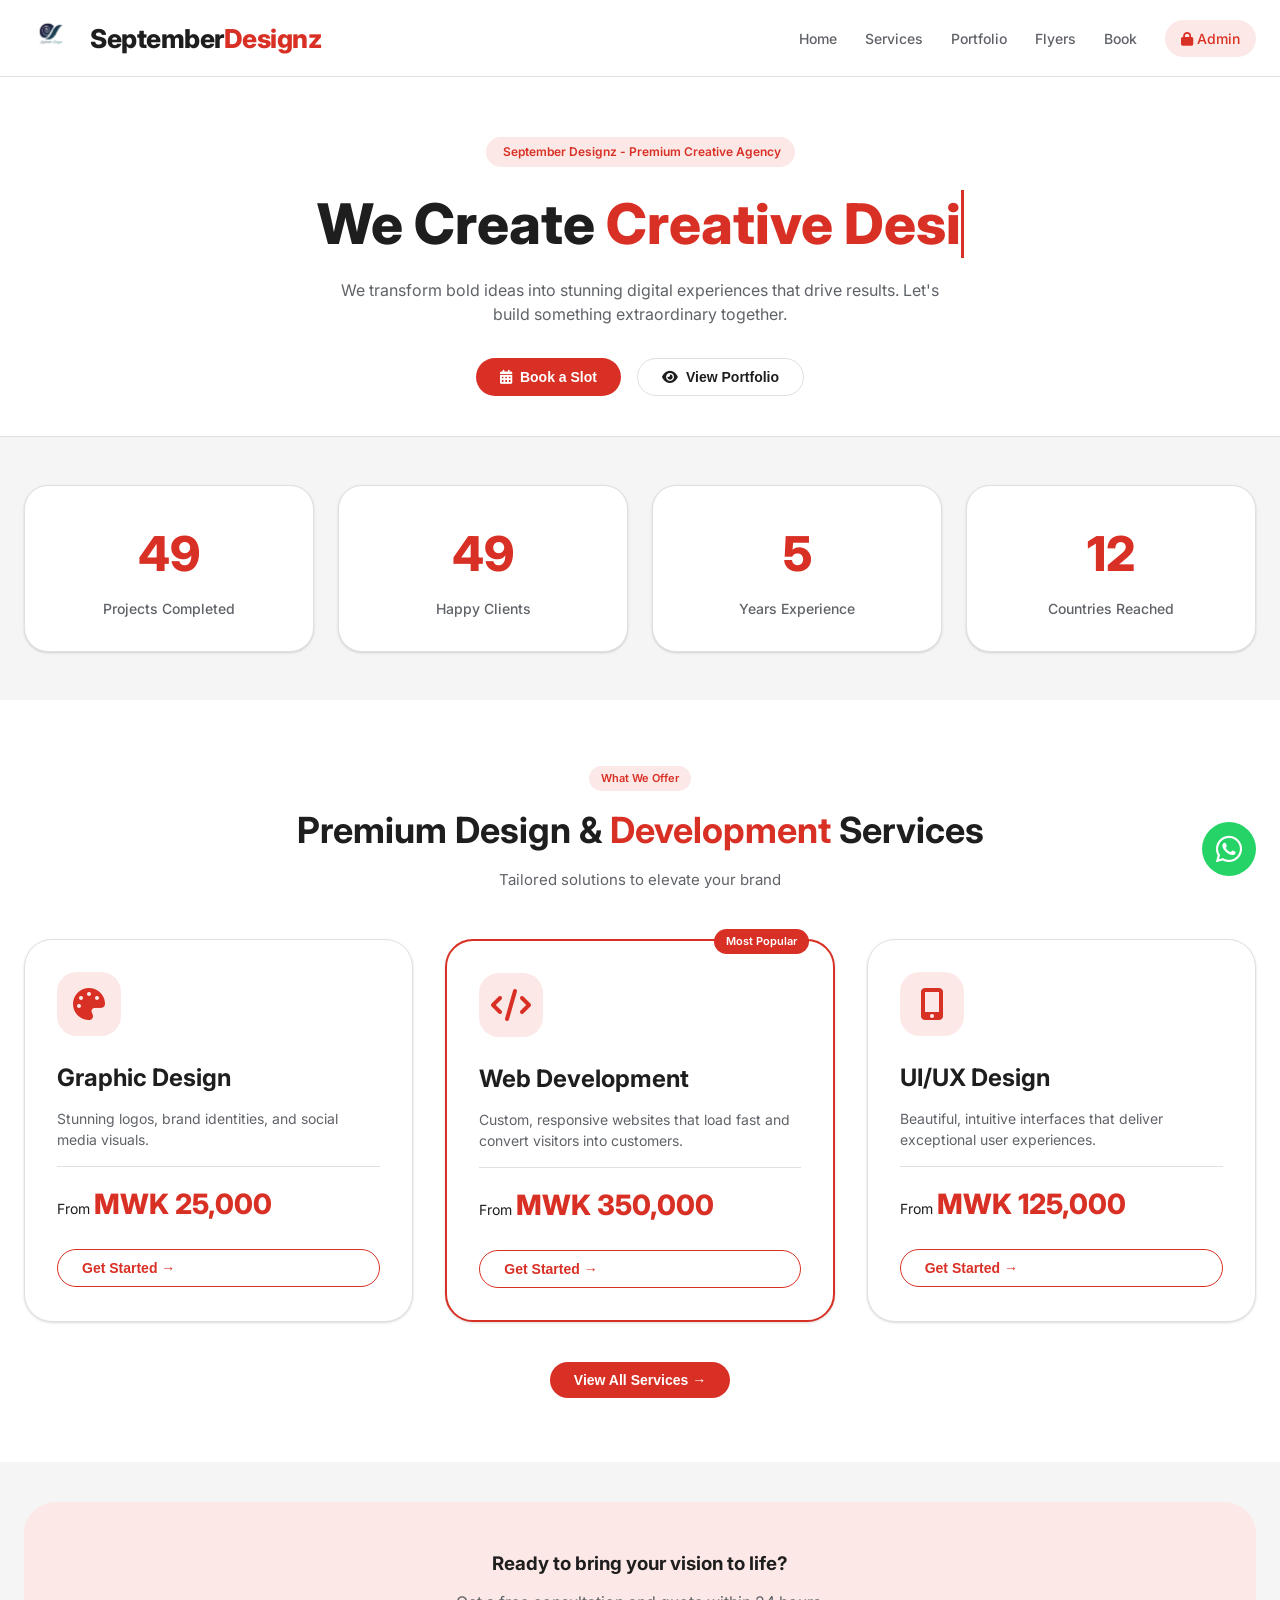
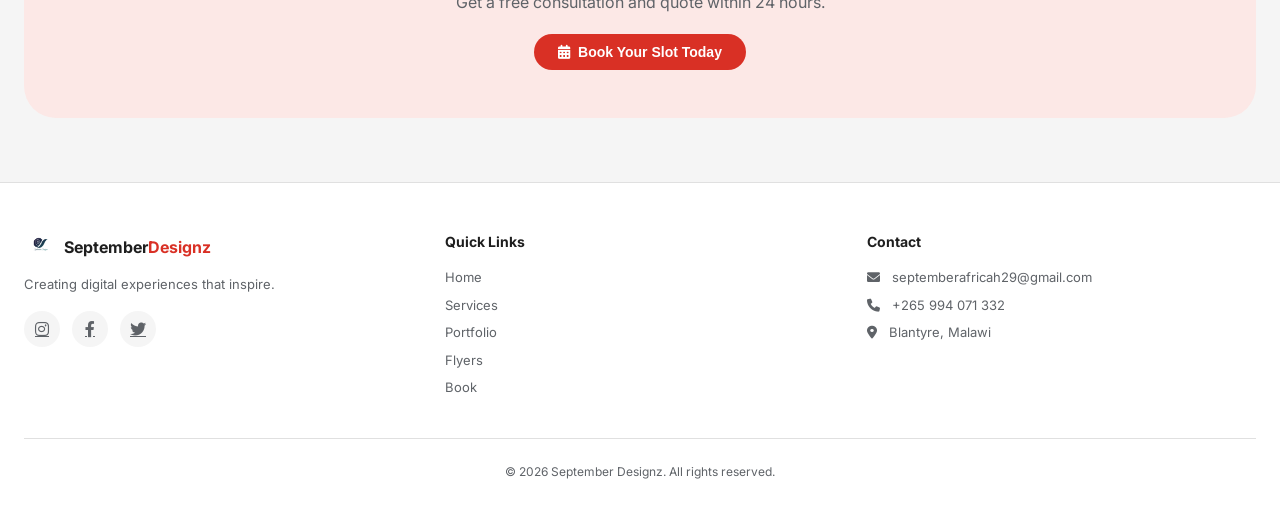
==== commit 085592f6: "Fixed mobile menu - auto closes after selection" ====
--- a/index.html
+++ b/index.html
@@ -65,7 +65,7 @@
             align-items: center;
         }
 
-        /* ========== ENHANCED LOGO STYLES ========== */
+        /* ENHANCED LOGO STYLES */
         .logo {
             display: flex;
             align-items: center;
@@ -75,14 +75,12 @@
             transition: all 0.3s cubic-bezier(0.68, -0.55, 0.265, 1.55);
         }
 
-        /* Logo image - bigger and animated on click */
         .logo-img {
             height: 52px;
             width: auto;
             transition: all 0.3s ease;
         }
 
-        /* Logo text - bigger and styled */
         .logo-text {
             font-size: 26px;
             font-weight: 800;
@@ -95,7 +93,6 @@
             color: var(--primary);
         }
 
-        /* Hover effect */
         .logo:hover {
             transform: scale(1.02);
         }
@@ -109,62 +106,26 @@
             color: var(--primary);
         }
 
-        .logo:hover .logo-text span {
-            color: var(--primary-dark);
-        }
-
-        /* Click animation (pop-out effect) */
         .logo-clicked {
             animation: logoPop 0.4s cubic-bezier(0.68, -0.55, 0.265, 1.55) !important;
         }
 
         @keyframes logoPop {
-            0% {
-                transform: scale(1);
-            }
-            50% {
-                transform: scale(1.15);
-            }
-            100% {
-                transform: scale(1);
-            }
+            0% { transform: scale(1); }
+            50% { transform: scale(1.15); }
+            100% { transform: scale(1); }
         }
 
         @keyframes logoPopImg {
-            0% {
-                transform: rotate(0deg) scale(1);
-            }
-            50% {
-                transform: rotate(8deg) scale(1.2);
-                filter: drop-shadow(0 8px 20px rgba(217, 48, 37, 0.4));
-            }
-            100% {
-                transform: rotate(0deg) scale(1);
-            }
+            0% { transform: rotate(0deg) scale(1); }
+            50% { transform: rotate(8deg) scale(1.2); filter: drop-shadow(0 8px 20px rgba(217, 48, 37, 0.4)); }
+            100% { transform: rotate(0deg) scale(1); }
         }
 
         .logo-clicked .logo-img {
             animation: logoPopImg 0.4s ease;
         }
 
-        .logo-clicked .logo-text {
-            animation: textPop 0.4s ease;
-        }
-
-        @keyframes textPop {
-            0% {
-                transform: scale(1);
-            }
-            50% {
-                transform: scale(1.1);
-                color: var(--primary);
-            }
-            100% {
-                transform: scale(1);
-            }
-        }
-
-        /* Nav links */
         .nav-links {
             display: flex;
             gap: 28px;
@@ -198,6 +159,28 @@
             font-size: 24px;
             cursor: pointer;
             color: var(--text-secondary);
+        }
+
+        /* Mobile menu open state */
+        .nav-links.mobile-open {
+            display: flex !important;
+            flex-direction: column;
+            position: absolute;
+            top: 70px;
+            left: 0;
+            right: 0;
+            background: var(--bg-card);
+            padding: 20px;
+            border-bottom: 1px solid var(--border);
+            box-shadow: var(--shadow);
+            gap: 16px;
+            z-index: 999;
+        }
+
+        .nav-links.mobile-open a {
+            padding: 10px 0;
+            width: 100%;
+            text-align: center;
         }
 
         /* Buttons */
@@ -869,19 +852,19 @@
     <i class="fab fa-whatsapp"></i>
 </a>
 
-<!-- NAVBAR with BIGGER LOGO -->
+<!-- NAVBAR -->
 <nav class="navbar">
     <div class="container">
         <div class="logo" id="mainLogo" onclick="handleLogoClick()">
             <img src="images/logo.png" alt="Logo" class="logo-img">
             <span class="logo-text">September<span>Designz</span></span>
         </div>
-        <div class="nav-links">
-            <a onclick="switchPage('home')">Home</a>
-            <a onclick="switchPage('services')">Services</a>
-            <a onclick="switchPage('portfolio')">Portfolio</a>
-            <a onclick="switchPage('flyers')">Flyers</a>
-            <a onclick="switchPage('book')">Book</a>
+        <div class="nav-links" id="navLinks">
+            <a onclick="switchPageAndCloseMenu('home')">Home</a>
+            <a onclick="switchPageAndCloseMenu('services')">Services</a>
+            <a onclick="switchPageAndCloseMenu('portfolio')">Portfolio</a>
+            <a onclick="switchPageAndCloseMenu('flyers')">Flyers</a>
+            <a onclick="switchPageAndCloseMenu('book')">Book</a>
             <a href="admin.html" class="admin-link"><i class="fas fa-lock"></i> Admin</a>
         </div>
         <div class="mobile-menu" onclick="toggleMobileMenu()">
@@ -901,8 +884,8 @@
                 <h1 class="hero-title">We Create <span class="typed-word" id="typingText"></span></h1>
                 <p class="hero-subtitle" id="heroSubtitle"></p>
                 <div class="hero-buttons">
-                    <button class="btn btn-primary" onclick="switchPage('book')"><i class="fas fa-calendar-alt"></i> Book a Slot</button>
-                    <button class="btn btn-secondary" onclick="switchPage('portfolio')"><i class="fas fa-eye"></i> View Portfolio</button>
+                    <button class="btn btn-primary" onclick="switchPageAndCloseMenu('book')"><i class="fas fa-calendar-alt"></i> Book a Slot</button>
+                    <button class="btn btn-secondary" onclick="switchPageAndCloseMenu('portfolio')"><i class="fas fa-eye"></i> View Portfolio</button>
                 </div>
             </div>
         </div>
@@ -928,7 +911,7 @@
             </div>
             <div class="services-grid" id="previewServices"></div>
             <div style="text-align: center; margin-top: 40px;">
-                <button class="btn btn-primary" onclick="switchPage('services')">View All Services →</button>
+                <button class="btn btn-primary" onclick="switchPageAndCloseMenu('services')">View All Services →</button>
             </div>
         </div>
     </section>
@@ -937,7 +920,7 @@
         <div class="cta-section">
             <h3 style="margin-bottom: 12px;">Ready to bring your vision to life?</h3>
             <p style="margin-bottom: 20px; color: var(--text-secondary);">Get a free consultation and quote within 24 hours.</p>
-            <button class="btn btn-primary" onclick="switchPage('book')"><i class="fas fa-calendar-alt"></i> Book Your Slot Today</button>
+            <button class="btn btn-primary" onclick="switchPageAndCloseMenu('book')"><i class="fas fa-calendar-alt"></i> Book Your Slot Today</button>
         </div>
     </div>
 </div>
@@ -961,7 +944,7 @@
         <div class="cta-section">
             <h3 style="margin-bottom: 12px;">Need a custom package?</h3>
             <p style="margin-bottom: 20px; color: var(--text-secondary);">Contact us for enterprise solutions and long-term partnerships.</p>
-            <button class="btn btn-primary" onclick="switchPage('book')"><i class="fas fa-calendar-alt"></i> Get a Custom Quote</button>
+            <button class="btn btn-primary" onclick="switchPageAndCloseMenu('book')"><i class="fas fa-calendar-alt"></i> Get a Custom Quote</button>
         </div>
     </div>
 </div>
@@ -979,7 +962,7 @@
         <div class="container">
             <div class="portfolio-grid" id="portfolioGrid"></div>
             <div style="text-align: center; margin-top: 48px;">
-                <button class="btn btn-primary" onclick="switchPage('book')">Start Your Project →</button>
+                <button class="btn btn-primary" onclick="switchPageAndCloseMenu('book')">Start Your Project →</button>
             </div>
         </div>
     </section>
@@ -998,7 +981,7 @@
         <div class="container">
             <div class="flyers-grid" id="flyersGrid"></div>
             <div style="text-align: center; margin-top: 48px;">
-                <button class="btn btn-primary" onclick="switchPage('book')">Order Custom Flyer →</button>
+                <button class="btn btn-primary" onclick="switchPageAndCloseMenu('book')">Order Custom Flyer →</button>
             </div>
         </div>
     </section>
@@ -1072,7 +1055,7 @@
                     <a href="#"><i class="fab fa-twitter"></i></a>
                 </div>
             </div>
-            <div class="footer-section"><h4>Quick Links</h4><ul><li><a onclick="switchPage('home')">Home</a></li><li><a onclick="switchPage('services')">Services</a></li><li><a onclick="switchPage('portfolio')">Portfolio</a></li><li><a onclick="switchPage('flyers')">Flyers</a></li><li><a onclick="switchPage('book')">Book</a></li></ul></div>
+            <div class="footer-section"><h4>Quick Links</h4><ul><li><a onclick="switchPageAndCloseMenu('home')">Home</a></li><li><a onclick="switchPageAndCloseMenu('services')">Services</a></li><li><a onclick="switchPageAndCloseMenu('portfolio')">Portfolio</a></li><li><a onclick="switchPageAndCloseMenu('flyers')">Flyers</a></li><li><a onclick="switchPageAndCloseMenu('book')">Book</a></li></ul></div>
             <div class="footer-section"><h4>Contact</h4><ul><li><i class="fas fa-envelope"></i> septemberafricah29@gmail.com</li><li><i class="fas fa-phone"></i> +265 994 071 332</li><li><i class="fas fa-map-marker-alt"></i> Blantyre, Malawi</li></ul></div>
         </div>
         <div class="footer-bottom"><p>&copy; 2026 September Designz. All rights reserved.</p></div>
@@ -1082,6 +1065,7 @@
 <script>
     // ============================================
     // SEPTEMBER DESIGNZ - SINGLE PAGE APP
+    // Mobile menu auto-closes after selection
     // ============================================
     
     // Default content
@@ -1116,7 +1100,34 @@
         localStorage.setItem('websiteContent', JSON.stringify(websiteContent));
     }
     
-    // ========== LOGO CLICK HANDLER ==========
+    // ========== MOBILE MENU FUNCTIONS ==========
+    function toggleMobileMenu() {
+        const navLinks = document.getElementById('navLinks');
+        if (navLinks) {
+            if (navLinks.classList.contains('mobile-open')) {
+                navLinks.classList.remove('mobile-open');
+            } else {
+                navLinks.classList.add('mobile-open');
+            }
+        }
+    }
+    
+    function closeMobileMenu() {
+        const navLinks = document.getElementById('navLinks');
+        if (navLinks) {
+            navLinks.classList.remove('mobile-open');
+        }
+    }
+    
+    // ========== PAGE SWITCHING WITH AUTO-CLOSE MENU ==========
+    function switchPageAndCloseMenu(page) {
+        // Close mobile menu first
+        closeMobileMenu();
+        
+        // Then switch page
+        switchPage(page);
+    }
+    
     function handleLogoClick() {
         // Add animation class
         const logo = document.getElementById('mainLogo');
@@ -1127,11 +1138,10 @@
             logo.classList.remove('logo-clicked');
         }, 400);
         
-        // Switch to home page
-        switchPage('home');
-    }
-    
-    // ========== PAGE SWITCHING ==========
+        // Close menu and switch to home
+        switchPageAndCloseMenu('home');
+    }
+    
     function switchPage(page) {
         // Hide all pages
         document.querySelectorAll('.page-container').forEach(container => {
@@ -1184,6 +1194,7 @@
     window.addEventListener('hashchange', () => {
         const hash = window.location.hash.substring(1);
         if (['home', 'services', 'portfolio', 'flyers', 'book'].includes(hash)) {
+            // Don't close menu on hash change (menu likely already closed)
             switchPage(hash);
         } else if (!hash) {
             switchPage('home');
@@ -1269,7 +1280,7 @@
                 <h3>${service.name}</h3>
                 <p>${service.description}</p>
                 <div class="price">From <span>MWK ${service.price.toLocaleString()}</span></div>
-                <button class="btn btn-outline" onclick="switchPage('book')" style="width:100%;">Get Started →</button>
+                <button class="btn btn-outline" onclick="switchPageAndCloseMenu('book')" style="width:100%;">Get Started →</button>
             </div>
         `).join('');
     }
@@ -1286,7 +1297,7 @@
                 <p class="description">${service.longDesc || service.description}</p>
                 <div class="features-list">${(service.features || []).map(f => `<span><i class="fas fa-check-circle"></i> ${f}</span>`).join('')}</div>
                 <div class="price">Starting from <span>MWK ${service.price.toLocaleString()}</span></div>
-                <button class="btn btn-outline" onclick="switchPage('book')" style="width:100%;">Get This Service →</button>
+                <button class="btn btn-outline" onclick="switchPageAndCloseMenu('book')" style="width:100%;">Get This Service →</button>
             </div>
         `).join('');
     }
@@ -1365,28 +1376,28 @@
         });
     }
     
-    // Mobile menu toggle
-    function toggleMobileMenu() {
-        const navLinks = document.querySelector('.nav-links');
-        if (navLinks) {
-            navLinks.style.display = navLinks.style.display === 'flex' ? 'none' : 'flex';
-        }
-    }
-    
-    // Set active nav on load
-    function setActiveNav() {
-        const currentPage = window.location.hash.substring(1) || 'home';
-        document.querySelectorAll('.nav-links a').forEach(link => {
-            link.classList.remove('active');
-            if ((currentPage === 'home' && link.innerText === 'Home') ||
-                (currentPage === 'services' && link.innerText === 'Services') ||
-                (currentPage === 'portfolio' && link.innerText === 'Portfolio') ||
-                (currentPage === 'flyers' && link.innerText === 'Flyers') ||
-                (currentPage === 'book' && link.innerText === 'Book')) {
-                link.classList.add('active');
+    // Close mobile menu when clicking outside (optional but nice)
+    document.addEventListener('click', function(event) {
+        const navLinks = document.getElementById('navLinks');
+        const mobileMenuBtn = document.querySelector('.mobile-menu');
+        
+        if (navLinks && navLinks.classList.contains('mobile-open')) {
+            // Check if click is outside the menu and outside the menu button
+            if (!navLinks.contains(event.target) && !mobileMenuBtn.contains(event.target)) {
+                closeMobileMenu();
             }
-        });
-    }
+        }
+    });
+    
+    // Reset mobile menu on window resize
+    window.addEventListener('resize', function() {
+        if (window.innerWidth > 768) {
+            closeMobileMenu();
+            document.querySelector('.nav-links').style.display = 'flex';
+        } else {
+            document.querySelector('.nav-links').style.display = '';
+        }
+    });
     
     // Initialize home page
     document.getElementById('heroSubtitle').innerText = websiteContent.heroSubtitle;
@@ -1394,16 +1405,6 @@
     startTypingAnimation();
     loadStats();
     startCounters();
-    setActiveNav();
-    
-    // Responsive: reset mobile menu on resize
-    window.addEventListener('resize', function() {
-        if (window.innerWidth > 768) {
-            document.querySelector('.nav-links').style.display = 'flex';
-        } else {
-            document.querySelector('.nav-links').style.display = 'none';
-        }
-    });
 </script>
 </body>
 </html>
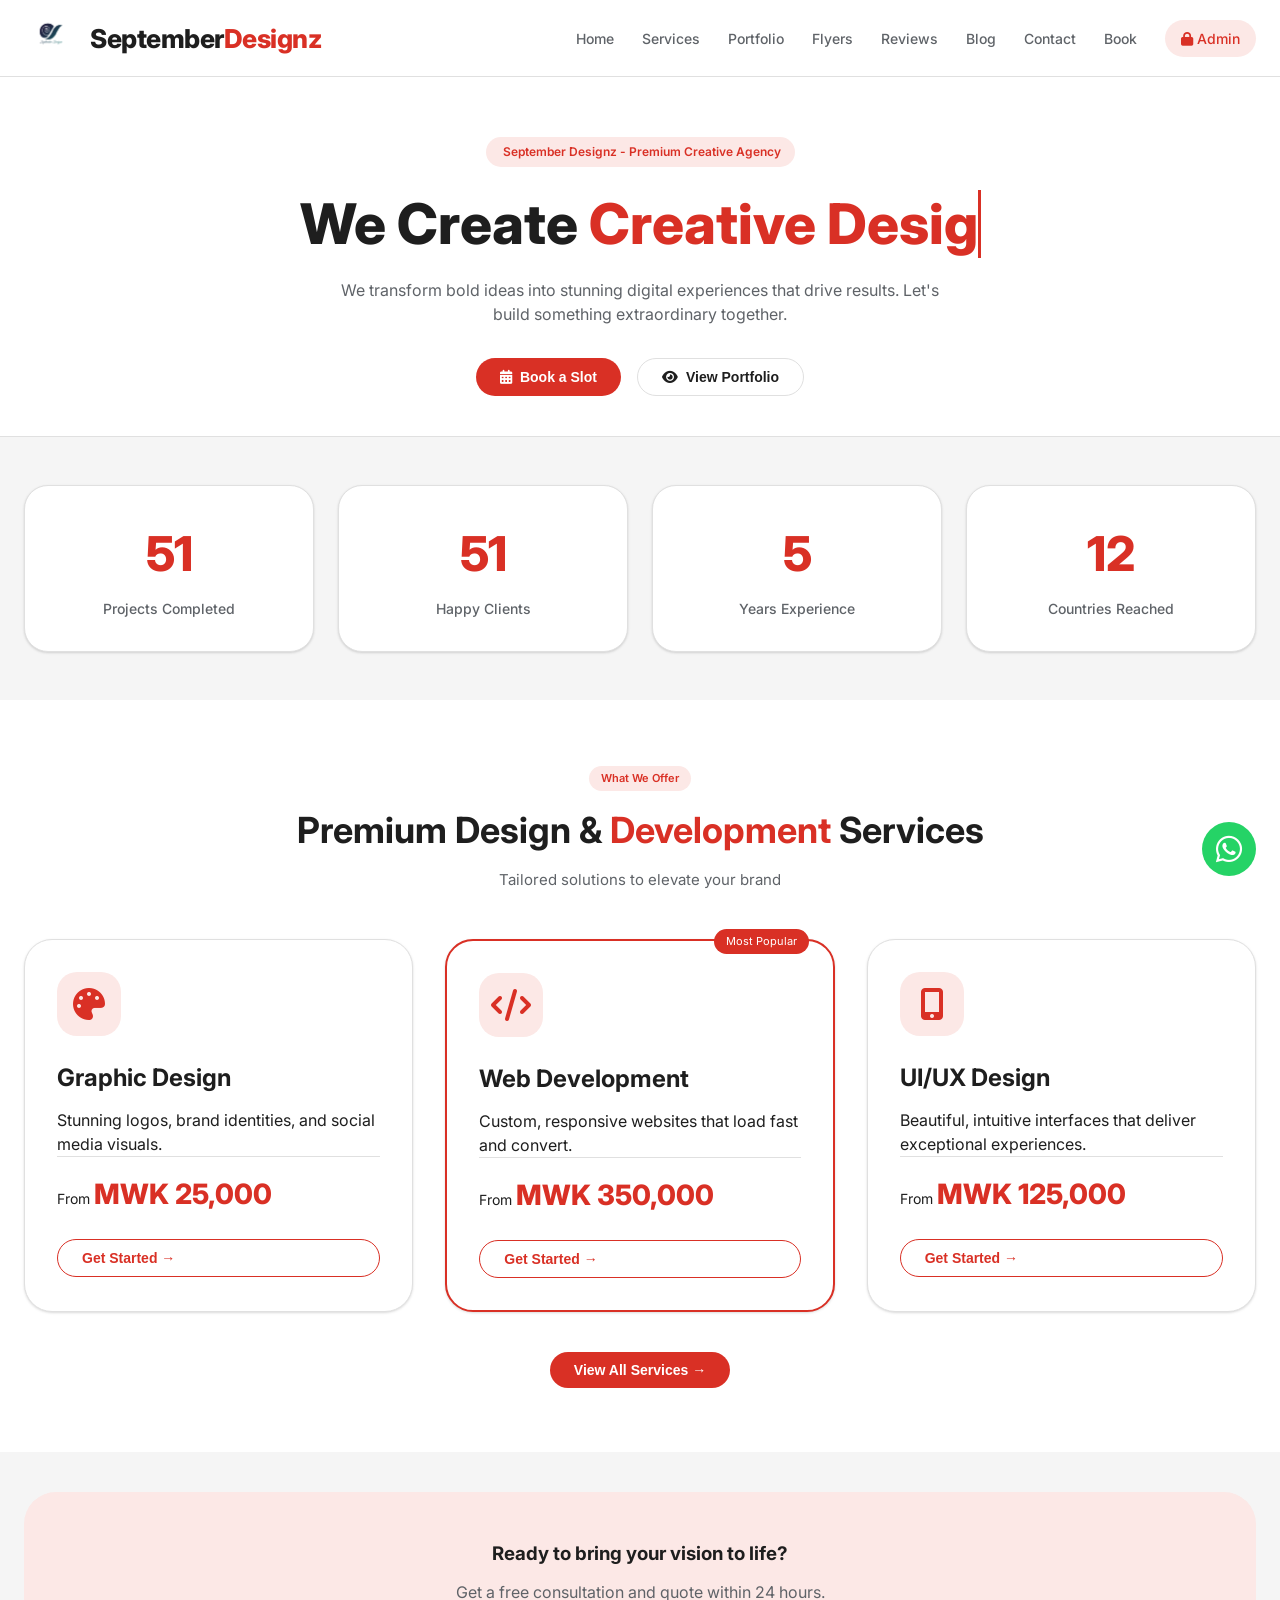
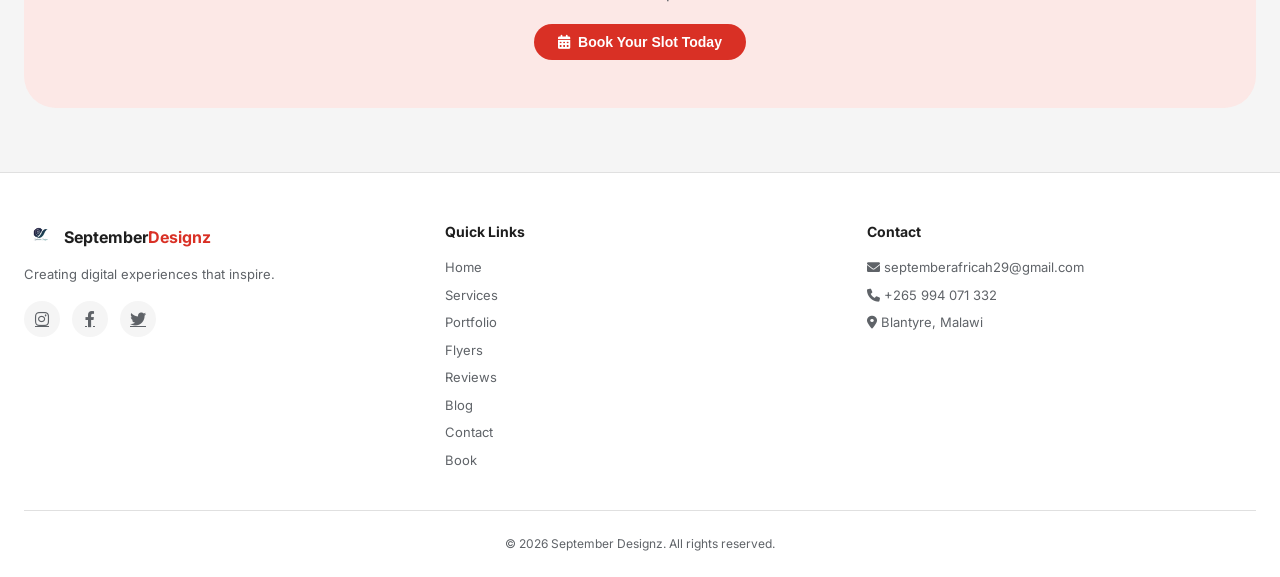
==== commit b6dd6fdb: "Added all features: email notifications, testimonials, lightbox, contact, blog, filters, calculator," ====
--- a/index.html
+++ b/index.html
@@ -2,8 +2,59 @@
 <html lang="en">
 <head>
     <meta charset="UTF-8">
-    <meta name="viewport" content="width=device-width, initial-scale=1.0">
-    <title>September Designz | Premium Creative Agency</title>
+    <meta name="viewport" content="width=device-width, initial-scale=1.0, user-scalable=yes">
+    
+    <!-- ========== SEO META TAGS ========== -->
+    <title>September Designz | Premium Design & Development Agency in Malawi</title>
+    <meta name="description" content="Premium graphic design, web development, and UI/UX services in Malawi. We create stunning digital experiences that drive results. Book your slot today!">
+    <meta name="keywords" content="graphic design Malawi, web development Malawi, UI/UX design, branding, flyer design, Blantyre, Lilongwe">
+    <meta name="author" content="September Designz">
+    <meta name="robots" content="index, follow">
+    <meta name="language" content="English">
+    <meta name="revisit-after" content="7 days">
+    
+    <!-- Open Graph / Social Media Meta Tags -->
+    <meta property="og:title" content="September Designz | Premium Design & Development Agency">
+    <meta property="og:description" content="We create stunning digital experiences that drive results. Graphic design, web development, and UI/UX services in Malawi.">
+    <meta property="og:image" content="images/logo.png">
+    <meta property="og:url" content="https://yourusername.github.io/september-designz/">
+    <meta property="og:type" content="website">
+    
+    <!-- Twitter Card -->
+    <meta name="twitter:card" content="summary_library">
+    <meta name="twitter:title" content="September Designz | Premium Design & Development Agency">
+    <meta name="twitter:description" content="We create stunning digital experiences that drive results.">
+    <meta name="twitter:image" content="images/logo.png">
+    
+    <!-- Canonical URL -->
+    <link rel="canonical" href="https://yourusername.github.io/september-designz/">
+    
+    <!-- Schema.org markup for Local Business -->
+    <script type="application/ld+json">
+    {
+        "@context": "https://schema.org",
+        "@type": "LocalBusiness",
+        "name": "September Designz",
+        "image": "https://yourusername.github.io/september-designz/images/logo.png",
+        "description": "Premium graphic design, web development, and UI/UX services in Malawi.",
+        "address": {
+            "@type": "PostalAddress",
+            "addressLocality": "Blantyre",
+            "addressCountry": "Malawi"
+        },
+        "contactPoint": {
+            "@type": "ContactPoint",
+            "telephone": "+265994071332",
+            "contactType": "customer service",
+            "availableLanguage": "English"
+        },
+        "priceRange": "MWK 25,000 - 500,000",
+        "sameAs": [
+            "https://www.instagram.com/september_designz/",
+            "https://web.facebook.com/September.Africah/"
+        ]
+    }
+    </script>
     
     <script async src="https://www.googletagmanager.com/gtag/js?id=G-D4YTK8D93M"></script>
     <script>
@@ -65,7 +116,6 @@
             align-items: center;
         }
 
-        /* ENHANCED LOGO STYLES */
         .logo {
             display: flex;
             align-items: center;
@@ -86,7 +136,6 @@
             font-weight: 800;
             color: var(--text-primary);
             letter-spacing: -0.5px;
-            transition: all 0.3s ease;
         }
 
         .logo-text span {
@@ -100,10 +149,6 @@
         .logo:hover .logo-img {
             transform: rotate(3deg) scale(1.05);
             filter: drop-shadow(0 4px 12px rgba(217, 48, 37, 0.3));
-        }
-
-        .logo:hover .logo-text {
-            color: var(--primary);
         }
 
         .logo-clicked {
@@ -114,16 +159,6 @@
             0% { transform: scale(1); }
             50% { transform: scale(1.15); }
             100% { transform: scale(1); }
-        }
-
-        @keyframes logoPopImg {
-            0% { transform: rotate(0deg) scale(1); }
-            50% { transform: rotate(8deg) scale(1.2); filter: drop-shadow(0 8px 20px rgba(217, 48, 37, 0.4)); }
-            100% { transform: rotate(0deg) scale(1); }
-        }
-
-        .logo-clicked .logo-img {
-            animation: logoPopImg 0.4s ease;
         }
 
         .nav-links {
@@ -161,7 +196,6 @@
             color: var(--text-secondary);
         }
 
-        /* Mobile menu open state */
         .nav-links.mobile-open {
             display: flex !important;
             flex-direction: column;
@@ -172,15 +206,8 @@
             background: var(--bg-card);
             padding: 20px;
             border-bottom: 1px solid var(--border);
-            box-shadow: var(--shadow);
             gap: 16px;
             z-index: 999;
-        }
-
-        .nav-links.mobile-open a {
-            padding: 10px 0;
-            width: 100%;
-            text-align: center;
         }
 
         /* Buttons */
@@ -229,11 +256,6 @@
             background: var(--primary-light);
         }
 
-        .btn-block {
-            width: 100%;
-            justify-content: center;
-        }
-
         /* Page Header */
         .page-header {
             background: var(--bg-card);
@@ -358,11 +380,6 @@
             border-radius: 24px;
             box-shadow: var(--shadow);
             border: 1px solid var(--border);
-            transition: transform 0.2s;
-        }
-
-        .stat-card:hover {
-            transform: translateY(-2px);
         }
 
         .stat-number {
@@ -376,6 +393,32 @@
             font-size: 14px;
             color: var(--text-secondary);
             font-weight: 500;
+        }
+
+        /* Service Filters */
+        .filter-buttons {
+            display: flex;
+            gap: 12px;
+            justify-content: center;
+            margin-bottom: 32px;
+            flex-wrap: wrap;
+        }
+
+        .filter-btn {
+            background: transparent;
+            border: 1px solid var(--border);
+            padding: 8px 20px;
+            border-radius: 40px;
+            cursor: pointer;
+            font-size: 13px;
+            font-weight: 500;
+            transition: all 0.2s;
+        }
+
+        .filter-btn.active {
+            background: var(--primary);
+            border-color: var(--primary);
+            color: white;
         }
 
         /* Services Grid */
@@ -412,7 +455,6 @@
             padding: 4px 12px;
             border-radius: 20px;
             font-size: 11px;
-            font-weight: 600;
         }
 
         .service-icon {
@@ -442,12 +484,6 @@
             line-height: 1.6;
         }
 
-        .service-card p {
-            color: var(--text-secondary);
-            margin-bottom: 16px;
-            font-size: 14px;
-        }
-
         .features-list {
             display: flex;
             flex-direction: column;
@@ -478,6 +514,31 @@
             color: var(--primary);
         }
 
+        /* Pricing Calculator */
+        .calculator-section {
+            background: var(--bg-card);
+            border-radius: 28px;
+            padding: 32px;
+            margin-top: 48px;
+            border: 1px solid var(--border);
+        }
+
+        .calculator-row {
+            display: flex;
+            justify-content: space-between;
+            align-items: center;
+            padding: 16px 0;
+            border-bottom: 1px solid var(--border);
+        }
+
+        .calculator-total {
+            font-size: 24px;
+            font-weight: 800;
+            color: var(--primary);
+            margin-top: 20px;
+            text-align: right;
+        }
+
         /* Portfolio Grid */
         .portfolio-grid {
             display: grid;
@@ -490,12 +551,12 @@
             border-radius: 24px;
             overflow: hidden;
             border: 1px solid var(--border);
+            cursor: pointer;
             transition: transform 0.2s;
         }
 
         .portfolio-card:hover {
             transform: translateY(-4px);
-            box-shadow: var(--shadow);
         }
 
         .portfolio-image img {
@@ -524,12 +585,52 @@
             margin-bottom: 12px;
         }
 
-        .portfolio-description {
-            color: var(--text-secondary);
-            font-size: 14px;
-            line-height: 1.6;
-            margin: 12px 0;
-        }
+        /* Lightbox */
+        .lightbox {
+            display: none;
+            position: fixed;
+            top: 0;
+            left: 0;
+            width: 100%;
+            height: 100%;
+            background: rgba(0,0,0,0.95);
+            z-index: 2000;
+            align-items: center;
+            justify-content: center;
+            flex-direction: column;
+        }
+
+        .lightbox.active {
+            display: flex;
+        }
+
+        .lightbox img {
+            max-width: 90%;
+            max-height: 80%;
+            object-fit: contain;
+        }
+
+        .lightbox-close {
+            position: absolute;
+            top: 20px;
+            right: 40px;
+            font-size: 40px;
+            color: white;
+            cursor: pointer;
+        }
+
+        .lightbox-prev, .lightbox-next {
+            position: absolute;
+            top: 50%;
+            transform: translateY(-50%);
+            font-size: 50px;
+            color: white;
+            cursor: pointer;
+            padding: 20px;
+        }
+
+        .lightbox-prev { left: 20px; }
+        .lightbox-next { right: 20px; }
 
         /* Flyers Grid */
         .flyers-grid {
@@ -543,12 +644,6 @@
             border-radius: 24px;
             overflow: hidden;
             border: 1px solid var(--border);
-            transition: transform 0.2s;
-        }
-
-        .flyer-card:hover {
-            transform: translateY(-4px);
-            box-shadow: var(--shadow);
         }
 
         .flyer-image img {
@@ -572,68 +667,161 @@
             margin-bottom: 10px;
         }
 
-        .flyer-info h2 {
+        /* Testimonials */
+        .testimonials-grid {
+            display: grid;
+            grid-template-columns: repeat(auto-fit, minmax(320px, 1fr));
+            gap: 28px;
+        }
+
+        .testimonial-card {
+            background: var(--bg-card);
+            border-radius: 24px;
+            padding: 28px;
+            border: 1px solid var(--border);
+            text-align: center;
+        }
+
+        .testimonial-stars {
+            color: #f5b042;
+            margin-bottom: 16px;
+        }
+
+        .testimonial-text {
+            font-size: 14px;
+            line-height: 1.6;
+            color: var(--text-secondary);
+            margin-bottom: 16px;
+        }
+
+        .testimonial-name {
+            font-weight: 700;
+            margin-bottom: 4px;
+        }
+
+        .testimonial-project {
+            font-size: 12px;
+            color: var(--primary);
+        }
+
+        /* Blog */
+        .blog-grid {
+            display: grid;
+            grid-template-columns: repeat(auto-fit, minmax(350px, 1fr));
+            gap: 32px;
+        }
+
+        .blog-card {
+            background: var(--bg-card);
+            border-radius: 24px;
+            overflow: hidden;
+            border: 1px solid var(--border);
+            cursor: pointer;
+        }
+
+        .blog-image {
+            height: 200px;
+            background: var(--primary-light);
+            display: flex;
+            align-items: center;
+            justify-content: center;
+            font-size: 48px;
+            color: var(--primary);
+        }
+
+        .blog-info {
+            padding: 24px;
+        }
+
+        .blog-date {
+            font-size: 11px;
+            color: var(--text-secondary);
+            margin-bottom: 8px;
+        }
+
+        .blog-info h3 {
             font-size: 18px;
-            margin-bottom: 8px;
-        }
-
-        .flyer-info p {
+            margin-bottom: 12px;
+        }
+
+        .blog-info p {
+            font-size: 13px;
             color: var(--text-secondary);
-            font-size: 13px;
-            line-height: 1.5;
-        }
-
-        /* Booking */
-        .booking-wrapper {
+            margin-bottom: 16px;
+        }
+
+        .blog-modal {
+            display: none;
+            position: fixed;
+            top: 0;
+            left: 0;
+            width: 100%;
+            height: 100%;
+            background: rgba(0,0,0,0.8);
+            z-index: 2000;
+            overflow-y: auto;
+        }
+
+        .blog-modal.active {
+            display: flex;
+            align-items: center;
+            justify-content: center;
+        }
+
+        .blog-modal-content {
+            background: var(--bg-card);
+            max-width: 800px;
+            width: 90%;
+            border-radius: 28px;
+            padding: 32px;
+            max-height: 90%;
+            overflow-y: auto;
+        }
+
+        /* Contact Page */
+        .contact-wrapper {
             display: grid;
             grid-template-columns: 1fr 1fr;
             gap: 48px;
         }
 
-        .info-cards {
-            display: flex;
-            flex-direction: column;
-            gap: 20px;
-            margin-top: 32px;
-        }
-
-        .info-card {
+        .contact-info {
+            background: var(--bg-card);
+            border-radius: 28px;
+            padding: 32px;
+            border: 1px solid var(--border);
+        }
+
+        .contact-detail {
             display: flex;
             gap: 16px;
             align-items: center;
-            padding: 20px;
-            background: var(--bg-card);
+            padding: 16px 0;
+            border-bottom: 1px solid var(--border);
+        }
+
+        .contact-detail i {
+            font-size: 28px;
+            color: var(--primary);
+            width: 40px;
+        }
+
+        .map-placeholder {
+            background: var(--primary-light);
+            height: 200px;
             border-radius: 20px;
-            border: 1px solid var(--border);
-            box-shadow: var(--shadow);
-        }
-
-        .info-card i {
-            font-size: 32px;
-            color: var(--primary);
-        }
-
-        .info-card h4 {
-            font-size: 16px;
-            margin-bottom: 4px;
-        }
-
-        .info-card p {
-            color: var(--text-secondary);
-            font-size: 13px;
-        }
-
-        .booking-form-wrapper {
+            display: flex;
+            align-items: center;
+            justify-content: center;
+            margin-top: 24px;
+        }
+
+        /* Booking & Contact Forms */
+        .booking-form-wrapper, .contact-form-wrapper {
             background: var(--bg-card);
             border-radius: 28px;
             padding: 36px;
             border: 1px solid var(--border);
-            box-shadow: var(--shadow);
-        }
-
-        .booking-form h2 {
-            font-size: 28px;
-            margin-bottom: 24px;
         }
 
         .form-group {
@@ -659,66 +847,85 @@
             font-size: 14px;
         }
 
-        .form-group input:focus,
-        .form-group select:focus,
-        .form-group textarea:focus {
-            outline: none;
-            border-color: var(--primary);
-        }
-
-        /* FAQ */
-        .faq-section {
+        /* Footer */
+        .footer {
+            background: var(--bg-card);
+            padding: 48px 0 24px;
+            border-top: 1px solid var(--border);
             margin-top: 64px;
         }
 
-        .faq-grid {
+        .footer-content {
             display: grid;
-            grid-template-columns: repeat(auto-fit, minmax(350px, 1fr));
-            gap: 20px;
-            margin-top: 32px;
-        }
-
-        .faq-item {
-            background: var(--bg-card);
-            padding: 20px;
-            border-radius: 20px;
-            border: 1px solid var(--border);
-        }
-
-        .faq-item h4 {
-            font-size: 16px;
+            grid-template-columns: repeat(auto-fit, minmax(200px, 1fr));
+            gap: 32px;
+            margin-bottom: 32px;
+        }
+
+        .footer-section h4 {
+            font-size: 14px;
+            margin-bottom: 16px;
+        }
+
+        .footer-section ul {
+            list-style: none;
+        }
+
+        .footer-section ul li {
             margin-bottom: 8px;
+            color: var(--text-secondary);
+            font-size: 13px;
+        }
+
+        .footer-section ul li a {
+            color: var(--text-secondary);
+            text-decoration: none;
+            cursor: pointer;
+        }
+
+        .footer-section ul li a:hover {
             color: var(--primary);
         }
 
-        .faq-item p {
-            font-size: 13px;
+        .social-links {
+            display: flex;
+            gap: 12px;
+            margin-top: 16px;
+        }
+
+        .social-links a {
+            width: 36px;
+            height: 36px;
+            background: var(--bg-page);
+            border-radius: 50%;
+            display: flex;
+            align-items: center;
+            justify-content: center;
             color: var(--text-secondary);
         }
 
-        /* CTA */
-        .cta-section {
-            background: var(--primary-light);
-            padding: 48px;
+        .social-links a:hover {
+            background: var(--primary);
+            color: white;
+        }
+
+        .footer-bottom {
             text-align: center;
-            border-radius: 32px;
-            margin: 40px 0;
-        }
-
-        /* Toast */
-        .toast {
-            position: fixed;
-            bottom: 100px;
-            right: 24px;
-            background: #0f9d58;
-            color: white;
-            padding: 10px 20px;
-            border-radius: 24px;
-            z-index: 1001;
-            font-size: 13px;
-        }
-
-        /* WhatsApp Float */
+            padding-top: 24px;
+            border-top: 1px solid var(--border);
+            color: var(--text-secondary);
+            font-size: 12px;
+        }
+
+        /* Page containers */
+        .page-container {
+            display: none;
+        }
+
+        .page-container.active {
+            display: block;
+        }
+
         .whatsapp-float {
             position: fixed;
             bottom: 24px;
@@ -739,110 +946,35 @@
             color: white;
         }
 
-        /* Footer */
-        .footer {
-            background: var(--bg-card);
-            padding: 48px 0 24px;
-            border-top: 1px solid var(--border);
-            margin-top: 64px;
-        }
-
-        .footer-content {
-            display: grid;
-            grid-template-columns: repeat(auto-fit, minmax(200px, 1fr));
-            gap: 32px;
-            margin-bottom: 32px;
-        }
-
-        .footer-section h4 {
-            font-size: 14px;
-            margin-bottom: 16px;
-        }
-
-        .footer-section ul {
-            list-style: none;
-        }
-
-        .footer-section ul li {
-            margin-bottom: 8px;
-            color: var(--text-secondary);
+        .toast {
+            position: fixed;
+            bottom: 100px;
+            right: 24px;
+            background: #0f9d58;
+            color: white;
+            padding: 10px 20px;
+            border-radius: 24px;
+            z-index: 1001;
             font-size: 13px;
         }
 
-        .footer-section ul li i {
-            margin-right: 8px;
-        }
-
-        .footer-section ul li a {
-            color: var(--text-secondary);
-            text-decoration: none;
-            cursor: pointer;
-        }
-
-        .footer-section ul li a:hover {
-            color: var(--primary);
-        }
-
-        .social-links {
-            display: flex;
-            gap: 12px;
-            margin-top: 16px;
-        }
-
-        .social-links a {
-            width: 36px;
-            height: 36px;
-            background: var(--bg-page);
-            border-radius: 50%;
-            display: flex;
-            align-items: center;
-            justify-content: center;
-            color: var(--text-secondary);
-            transition: all 0.2s;
-        }
-
-        .social-links a:hover {
-            background: var(--primary);
-            color: white;
-        }
-
-        .footer-bottom {
-            text-align: center;
-            padding-top: 24px;
-            border-top: 1px solid var(--border);
-            color: var(--text-secondary);
-            font-size: 12px;
-        }
-
-        /* Page containers */
-        .page-container {
-            display: none;
-        }
-
-        .page-container.active {
-            display: block;
-        }
-
-        /* Responsive */
         @media (max-width: 968px) {
             .hero-title { font-size: 40px; }
             .section-title { font-size: 28px; }
-            .stats-grid { grid-template-columns: repeat(2, 1fr); gap: 16px; }
-            .booking-wrapper { grid-template-columns: 1fr; }
-            .page-header h1 { font-size: 36px; }
-            .logo-img { height: 42px; }
-            .logo-text { font-size: 22px; }
+            .stats-grid { grid-template-columns: repeat(2, 1fr); }
+            .booking-wrapper, .contact-wrapper { grid-template-columns: 1fr; }
         }
 
         @media (max-width: 768px) {
             .nav-links { display: none; }
             .mobile-menu { display: block; }
             .stats-grid { grid-template-columns: 1fr; }
-            .services-grid, .portfolio-grid, .flyers-grid { grid-template-columns: 1fr; }
+            .hero-title { font-size: 32px; }
             .page-header h1 { font-size: 28px; }
-            .stat-number { font-size: 36px; }
             .logo-img { height: 38px; }
             .logo-text { font-size: 20px; }
+            .lightbox-prev, .lightbox-next { font-size: 30px; }
+            .lightbox-close { font-size: 30px; top: 10px; right: 20px; }
         }
     </style>
 </head>
@@ -851,6 +983,19 @@
 <a href="https://wa.me/265994071332?text=Hello%20September%20Designz!%20I'm%20interested%20in%20your%20services." class="whatsapp-float" target="_blank">
     <i class="fab fa-whatsapp"></i>
 </a>
+
+<!-- Lightbox -->
+<div id="lightbox" class="lightbox" onclick="closeLightbox()">
+    <span class="lightbox-close" onclick="closeLightbox()">&times;</span>
+    <span class="lightbox-prev" onclick="prevImage(event)">&#10094;</span>
+    <img id="lightboxImg" src="">
+    <span class="lightbox-next" onclick="nextImage(event)">&#10095;</span>
+</div>
+
+<!-- Blog Modal -->
+<div id="blogModal" class="blog-modal">
+    <div class="blog-modal-content" id="blogModalContent"></div>
+</div>
 
 <!-- NAVBAR -->
 <nav class="navbar">
@@ -864,6 +1009,9 @@
             <a onclick="switchPageAndCloseMenu('services')">Services</a>
             <a onclick="switchPageAndCloseMenu('portfolio')">Portfolio</a>
             <a onclick="switchPageAndCloseMenu('flyers')">Flyers</a>
+            <a onclick="switchPageAndCloseMenu('testimonials')">Reviews</a>
+            <a onclick="switchPageAndCloseMenu('blog')">Blog</a>
+            <a onclick="switchPageAndCloseMenu('contact')">Contact</a>
             <a onclick="switchPageAndCloseMenu('book')">Book</a>
             <a href="admin.html" class="admin-link"><i class="fas fa-lock"></i> Admin</a>
         </div>
@@ -917,7 +1065,7 @@
     </section>
 
     <div class="container">
-        <div class="cta-section">
+        <div class="cta-section" style="background: var(--primary-light); padding: 48px; text-align: center; border-radius: 32px; margin: 40px 0;">
             <h3 style="margin-bottom: 12px;">Ready to bring your vision to life?</h3>
             <p style="margin-bottom: 20px; color: var(--text-secondary);">Get a free consultation and quote within 24 hours.</p>
             <button class="btn btn-primary" onclick="switchPageAndCloseMenu('book')"><i class="fas fa-calendar-alt"></i> Book Your Slot Today</button>
@@ -925,7 +1073,7 @@
     </div>
 </div>
 
-<!-- ========== SERVICES PAGE ========== -->
+<!-- ========== SERVICES PAGE (with Filters & Calculator) ========== -->
 <div id="servicesPage" class="page-container">
     <section class="page-header">
         <div class="container">
@@ -936,20 +1084,26 @@
 
     <section style="padding: 64px 0; background: var(--bg-page);">
         <div class="container">
+            <div class="filter-buttons" id="serviceFilters">
+                <button class="filter-btn active" data-filter="all">All Services</button>
+                <button class="filter-btn" data-filter="design">Design</button>
+                <button class="filter-btn" data-filter="development">Development</button>
+                <button class="filter-btn" data-filter="ux">UI/UX</button>
+            </div>
             <div class="services-grid" id="servicesGrid"></div>
+            
+            <!-- Pricing Calculator -->
+            <div class="calculator-section">
+                <h3 style="margin-bottom: 20px;">💰 Pricing Calculator</h3>
+                <div id="calculatorItems"></div>
+                <div class="calculator-total">Total: <span id="calculatorTotal">MWK 0</span></div>
+                <button class="btn btn-primary" style="margin-top: 20px;" onclick="switchPageAndCloseMenu('book')">Proceed to Booking →</button>
+            </div>
         </div>
     </section>
-
-    <div class="container">
-        <div class="cta-section">
-            <h3 style="margin-bottom: 12px;">Need a custom package?</h3>
-            <p style="margin-bottom: 20px; color: var(--text-secondary);">Contact us for enterprise solutions and long-term partnerships.</p>
-            <button class="btn btn-primary" onclick="switchPageAndCloseMenu('book')"><i class="fas fa-calendar-alt"></i> Get a Custom Quote</button>
-        </div>
-    </div>
 </div>
 
-<!-- ========== PORTFOLIO PAGE ========== -->
+<!-- ========== PORTFOLIO PAGE (with Lightbox) ========== -->
 <div id="portfolioPage" class="page-container">
     <section class="page-header">
         <div class="container">
@@ -982,6 +1136,77 @@
             <div class="flyers-grid" id="flyersGrid"></div>
             <div style="text-align: center; margin-top: 48px;">
                 <button class="btn btn-primary" onclick="switchPageAndCloseMenu('book')">Order Custom Flyer →</button>
+            </div>
+        </div>
+    </section>
+</div>
+
+<!-- ========== TESTIMONIALS PAGE ========== -->
+<div id="testimonialsPage" class="page-container">
+    <section class="page-header">
+        <div class="container">
+            <h1>Client <span style="color:var(--primary);">Testimonials</span></h1>
+            <p>What our happy clients say about us</p>
+        </div>
+    </section>
+
+    <section style="padding: 64px 0; background: var(--bg-page);">
+        <div class="container">
+            <div class="testimonials-grid" id="testimonialsGrid"></div>
+        </div>
+    </section>
+</div>
+
+<!-- ========== BLOG PAGE ========== -->
+<div id="blogPage" class="page-container">
+    <section class="page-header">
+        <div class="container">
+            <h1>Design <span style="color:var(--primary);">Blog</span></h1>
+            <p>Tips, insights, and stories from September Designz</p>
+        </div>
+    </section>
+
+    <section style="padding: 64px 0; background: var(--bg-page);">
+        <div class="container">
+            <div class="blog-grid" id="blogGrid"></div>
+        </div>
+    </section>
+</div>
+
+<!-- ========== CONTACT PAGE ========== -->
+<div id="contactPage" class="page-container">
+    <section class="page-header">
+        <div class="container">
+            <h1>Contact <span style="color:var(--primary);">Us</span></h1>
+            <p>Get in touch for any inquiries or questions</p>
+        </div>
+    </section>
+
+    <section style="padding: 64px 0;">
+        <div class="container">
+            <div class="contact-wrapper">
+                <div class="contact-info">
+                    <h3 style="margin-bottom: 24px;">Get in Touch</h3>
+                    <div class="contact-detail"><i class="fas fa-phone"></i><div><strong>Phone</strong><br>+265 994 071 332</div></div>
+                    <div class="contact-detail"><i class="fas fa-envelope"></i><div><strong>Email</strong><br>septemberafricah29@gmail.com</div></div>
+                    <div class="contact-detail"><i class="fab fa-whatsapp"></i><div><strong>WhatsApp</strong><br>+265 994 071 332</div></div>
+                    <div class="contact-detail"><i class="fas fa-map-marker-alt"></i><div><strong>Location</strong><br>Blantyre, Malawi</div></div>
+                    <div class="map-placeholder">
+                        <i class="fas fa-map" style="font-size: 48px; color: var(--primary);"></i>
+                        <p style="margin-left: 10px;">📍 Blantyre, Malawi</p>
+                    </div>
+                </div>
+                <div class="contact-form-wrapper">
+                    <form id="contactForm" class="contact-form">
+                        <h3 style="margin-bottom: 24px;">Send us a Message</h3>
+                        <div class="form-group"><label>Full Name *</label><input type="text" id="contactName" placeholder="John Doe" required></div>
+                        <div class="form-group"><label>Email Address *</label><input type="email" id="contactEmail" placeholder="hello@example.com" required></div>
+                        <div class="form-group"><label>Subject</label><input type="text" id="contactSubject" placeholder="Project inquiry"></div>
+                        <div class="form-group"><label>Message *</label><textarea id="contactMessage" rows="4" placeholder="Tell us how we can help..."></textarea></div>
+                        <button type="submit" class="btn btn-primary btn-block"><i class="fas fa-paper-plane"></i> Send Message</button>
+                        <div id="contactFormMessage" style="margin-top: 16px;"></div>
+                    </form>
+                </div>
             </div>
         </div>
     </section>
@@ -1029,10 +1254,10 @@
                     <h2 style="margin-top: 12px;">Frequently Asked <span style="color:var(--primary);">Questions</span></h2>
                 </div>
                 <div class="faq-grid">
-                    <div class="faq-item"><h4>How long does a project take?</h4><p>Most projects take 1-4 weeks depending on complexity. We'll give you a timeline before starting.</p></div>
-                    <div class="faq-item"><h4>What payment methods do you accept?</h4><p>Airtel Money, TNM Mpamba, PayPal, and bank transfer. 50% deposit required to start.</p></div>
-                    <div class="faq-item"><h4>Do you offer revisions?</h4><p>Yes! We offer 2-3 rounds of revisions to make sure you're 100% satisfied.</p></div>
-                    <div class="faq-item"><h4>Can I see examples of your work?</h4><p>Absolutely! Check our Portfolio and Flyers pages for examples.</p></div>
+                    <div class="faq-item"><h4>How long does a project take?</h4><p>Most projects take 1-4 weeks depending on complexity.</p></div>
+                    <div class="faq-item"><h4>What payment methods do you accept?</h4><p>Airtel Money, TNM Mpamba, PayPal, and bank transfer.</p></div>
+                    <div class="faq-item"><h4>Do you offer revisions?</h4><p>Yes! We offer 2-3 rounds of revisions.</p></div>
+                    <div class="faq-item"><h4>Can I see examples of your work?</h4><p>Check our Portfolio and Flyers pages!</p></div>
                 </div>
             </div>
         </div>
@@ -1055,7 +1280,7 @@
                     <a href="#"><i class="fab fa-twitter"></i></a>
                 </div>
             </div>
-            <div class="footer-section"><h4>Quick Links</h4><ul><li><a onclick="switchPageAndCloseMenu('home')">Home</a></li><li><a onclick="switchPageAndCloseMenu('services')">Services</a></li><li><a onclick="switchPageAndCloseMenu('portfolio')">Portfolio</a></li><li><a onclick="switchPageAndCloseMenu('flyers')">Flyers</a></li><li><a onclick="switchPageAndCloseMenu('book')">Book</a></li></ul></div>
+            <div class="footer-section"><h4>Quick Links</h4><ul><li><a onclick="switchPageAndCloseMenu('home')">Home</a></li><li><a onclick="switchPageAndCloseMenu('services')">Services</a></li><li><a onclick="switchPageAndCloseMenu('portfolio')">Portfolio</a></li><li><a onclick="switchPageAndCloseMenu('flyers')">Flyers</a></li><li><a onclick="switchPageAndCloseMenu('testimonials')">Reviews</a></li><li><a onclick="switchPageAndCloseMenu('blog')">Blog</a></li><li><a onclick="switchPageAndCloseMenu('contact')">Contact</a></li><li><a onclick="switchPageAndCloseMenu('book')">Book</a></li></ul></div>
             <div class="footer-section"><h4>Contact</h4><ul><li><i class="fas fa-envelope"></i> septemberafricah29@gmail.com</li><li><i class="fas fa-phone"></i> +265 994 071 332</li><li><i class="fas fa-map-marker-alt"></i> Blantyre, Malawi</li></ul></div>
         </div>
         <div class="footer-bottom"><p>&copy; 2026 September Designz. All rights reserved.</p></div>
@@ -1064,30 +1289,40 @@
 
 <script>
     // ============================================
-    // SEPTEMBER DESIGNZ - SINGLE PAGE APP
-    // Mobile menu auto-closes after selection
+    // SEPTEMBER DESIGNZ - ALL FEATURES
+    // Email notifications, testimonials, lightbox, contact, blog, filters, calculator, SEO
     // ============================================
     
     // Default content
     const defaultContent = {
         stats: { projects: 156, clients: 98, years: 5, countries: 12 },
         services: [
-            { name: "Graphic Design", icon: "fa-palette", description: "Stunning logos, brand identities, and social media visuals.", features: ["Logo Design", "Brand Guidelines", "Social Media Kits", "Flyers & Posters", "Business Cards", "Packaging Design"], price: 25000, featured: false, longDesc: "Our graphic design service delivers professional, eye-catching visuals that communicate your brand's message effectively. From logos to complete brand identities, we ensure every detail is polished and memorable." },
-            { name: "Web Development", icon: "fa-code", description: "Custom, responsive websites that load fast and convert visitors into customers.", features: ["Responsive Design", "SEO Optimized", "CMS Integration", "E-commerce", "SSL Security", "Speed Optimization"], price: 350000, featured: true, longDesc: "We build modern, fast, and secure websites tailored to your business needs. Whether it's a portfolio, corporate site, or online store, we deliver exceptional quality with clean code." },
-            { name: "UI/UX Design", icon: "fa-mobile-alt", description: "Beautiful, intuitive interfaces that deliver exceptional user experiences.", features: ["Wireframing", "Prototyping", "User Testing", "Mobile App Design", "Dashboard Design", "Interaction Design"], price: 125000, featured: false, longDesc: "Our UI/UX design process ensures your product is not only beautiful but also easy to use. We focus on user-centered design to maximize engagement and satisfaction." }
+            { name: "Graphic Design", icon: "fa-palette", description: "Stunning logos, brand identities, and social media visuals.", features: ["Logo Design", "Brand Guidelines", "Social Media Kits", "Flyers & Posters"], price: 25000, featured: false, category: "design", longDesc: "Professional, eye-catching visuals that communicate your brand's message effectively." },
+            { name: "Web Development", icon: "fa-code", description: "Custom, responsive websites that load fast and convert.", features: ["Responsive Design", "SEO Optimized", "CMS Integration", "E-commerce"], price: 350000, featured: true, category: "development", longDesc: "Modern, fast, and secure websites tailored to your business needs." },
+            { name: "UI/UX Design", icon: "fa-mobile-alt", description: "Beautiful, intuitive interfaces that deliver exceptional experiences.", features: ["Wireframing", "Prototyping", "User Testing", "Mobile App Design"], price: 125000, featured: false, category: "ux", longDesc: "User-centered design to maximize engagement and satisfaction." }
+        ],
+        testimonials: [
+            { name: "Chisa Mwale", project: "Brand Identity", text: "September Designz created an amazing brand identity for my business. Highly recommended!", rating: 5 },
+            { name: "Clement Munye", project: "E-commerce Website", text: "Professional, fast, and delivered exactly what I wanted. The website looks fantastic!", rating: 5 },
+            { name: "Sarah Phiri", project: "Social Media Graphics", text: "Great communication and beautiful designs. Will definitely work with them again.", rating: 5 }
+        ],
+        blog: [
+            { title: "5 Tips for an Effective Brand Identity", date: "March 15, 2026", excerpt: "Learn how to create a brand that stands out and connects with your audience.", content: "<p>Full article content here...</p>", icon: "fa-palette" },
+            { title: "Why Your Business Needs a Mobile-Friendly Website", date: "March 10, 2026", excerpt: "More than 60% of web traffic comes from mobile devices. Here's why it matters.", content: "<p>Full article content here...</p>", icon: "fa-mobile-alt" },
+            { title: "The Importance of UI/UX in Digital Products", date: "March 5, 2026", excerpt: "Good design isn't just about looks – it's about user experience.", content: "<p>Full article content here...</p>", icon: "fa-users" }
         ],
         flyers: [
-            { image: "images/flyer-1.png", category: "Business Flyer", title: "Corporate Event Flyer", description: "Professional flyer design for corporate events and business promotions. Clean, modern, and effective." },
-            { image: "images/flyer-2.jpg", category: "Promotional", title: "Event Promotional Flyer", description: "High-impact promotional flyers for product launches and special events that grab attention." },
-            { image: "images/flyer-3.jpg", category: "Transportation", title: "Transportation Flyer", description: "Custom flyers for transport companies, travel agencies, and logistics businesses." },
-            { image: "images/flyer-4.png", category: "Store Design", title: "Online Store Flyer", description: "E-commerce flyers to promote online stores, flash sales, and special offers." },
-            { image: "images/flyer-5.png", category: "Social Media", title: "Instagram Post Design", description: "Social media graphics optimized for Instagram, Facebook, Twitter, and LinkedIn." },
-            { image: "images/flyer-6.jpg", category: "Church", title: "Church Flyer", description: "Event flyers for church programs, conferences, concerts, and community events." }
+            { image: "images/flyer-1.png", category: "Business Flyer", title: "Corporate Event Flyer", description: "Professional flyer design for corporate events." },
+            { image: "images/flyer-2.jpg", category: "Promotional", title: "Event Promotional Flyer", description: "High-impact promotional flyers." },
+            { image: "images/flyer-3.jpg", category: "Transportation", title: "Transportation Flyer", description: "Custom flyers for transport companies." },
+            { image: "images/flyer-4.png", category: "Store Design", title: "Online Store Flyer", description: "E-commerce flyers to promote online stores." },
+            { image: "images/flyer-5.png", category: "Social Media", title: "Instagram Post Design", description: "Social media graphics optimized for Instagram." },
+            { image: "images/flyer-6.jpg", category: "Church", title: "Church Flyer", description: "Event flyers for church programs." }
         ],
         portfolio: [
-            { image: "images/portfolio-1.jpg", title: "Brand Identity Package", category: "Graphic Design", description: "Complete brand identity including logo, color palette, typography, and brand guidelines for a tech startup. The client saw a 40% increase in brand recognition." },
-            { image: "images/portfolio-2.jpg", title: "E-commerce Website", category: "Web Development", description: "Fully responsive online store with payment integration, product management, and SEO optimization. Increased sales by 150% in first 3 months." },
-            { image: "images/portfolio-3.jpg", title: "Mobile Banking App", category: "UI/UX Design", description: "User-friendly mobile banking interface with seamless navigation and modern design. Rated 4.8 stars on app stores." }
+            { image: "images/portfolio-1.jpg", title: "Brand Identity Package", category: "Graphic Design", description: "Complete brand identity for a tech startup." },
+            { image: "images/portfolio-2.jpg", title: "E-commerce Website", category: "Web Development", description: "Responsive online store with payment integration." },
+            { image: "images/portfolio-3.jpg", title: "Mobile Banking App", category: "UI/UX Design", description: "User-friendly mobile banking interface." }
         ],
         typingWords: ["Creative Designs.", "Brand Identity.", "Web Solutions.", "UI/UX Magic.", "Digital Success."],
         heroSubtitle: "We transform bold ideas into stunning digital experiences that drive results. Let's build something extraordinary together."
@@ -1100,59 +1335,40 @@
         localStorage.setItem('websiteContent', JSON.stringify(websiteContent));
     }
     
+    // Lightbox variables
+    let currentLightboxIndex = 0;
+    let lightboxImages = [];
+    
     // ========== MOBILE MENU FUNCTIONS ==========
     function toggleMobileMenu() {
         const navLinks = document.getElementById('navLinks');
-        if (navLinks) {
-            if (navLinks.classList.contains('mobile-open')) {
-                navLinks.classList.remove('mobile-open');
-            } else {
-                navLinks.classList.add('mobile-open');
-            }
-        }
+        if (navLinks) navLinks.classList.toggle('mobile-open');
     }
     
     function closeMobileMenu() {
         const navLinks = document.getElementById('navLinks');
-        if (navLinks) {
-            navLinks.classList.remove('mobile-open');
-        }
-    }
-    
-    // ========== PAGE SWITCHING WITH AUTO-CLOSE MENU ==========
+        if (navLinks) navLinks.classList.remove('mobile-open');
+    }
+    
     function switchPageAndCloseMenu(page) {
-        // Close mobile menu first
         closeMobileMenu();
-        
-        // Then switch page
         switchPage(page);
     }
     
     function handleLogoClick() {
-        // Add animation class
         const logo = document.getElementById('mainLogo');
         logo.classList.add('logo-clicked');
-        
-        // Remove animation class after animation ends
-        setTimeout(() => {
-            logo.classList.remove('logo-clicked');
-        }, 400);
-        
-        // Close menu and switch to home
+        setTimeout(() => logo.classList.remove('logo-clicked'), 400);
         switchPageAndCloseMenu('home');
     }
     
+    // ========== PAGE SWITCHING ==========
     function switchPage(page) {
-        // Hide all pages
         document.querySelectorAll('.page-container').forEach(container => {
             container.classList.remove('active');
         });
-        
-        // Show selected page
         const activePage = document.getElementById(`${page}Page`);
-        if (activePage) {
-            activePage.classList.add('active');
-        }
+        if (activePage) activePage.classList.add('active');
         
         // Update active nav link
         document.querySelectorAll('.nav-links a').forEach(link => {
@@ -1161,15 +1377,17 @@
                 (page === 'services' && link.innerText === 'Services') ||
                 (page === 'portfolio' && link.innerText === 'Portfolio') ||
                 (page === 'flyers' && link.innerText === 'Flyers') ||
+                (page === 'testimonials' && link.innerText === 'Reviews') ||
+                (page === 'blog' && link.innerText === 'Blog') ||
+                (page === 'contact' && link.innerText === 'Contact') ||
                 (page === 'book' && link.innerText === 'Book')) {
                 link.classList.add('active');
             }
         });
         
-        // Update URL hash
         window.location.hash = page;
         
-        // Load page content if needed
+        // Load page-specific content
         if (page === 'home') {
             renderPreviewServices();
             startTypingAnimation();
@@ -1178,51 +1396,64 @@
             startCounters();
         } else if (page === 'services') {
             renderServicesPage();
+            renderCalculator();
+            setupFilters();
         } else if (page === 'portfolio') {
             renderPortfolioPage();
         } else if (page === 'flyers') {
             renderFlyersPage();
+        } else if (page === 'testimonials') {
+            renderTestimonialsPage();
+        } else if (page === 'blog') {
+            renderBlogPage();
+        } else if (page === 'contact') {
+            // Contact form already in HTML
         } else if (page === 'book') {
             populateServiceDropdown();
         }
         
-        // Scroll to top
         window.scrollTo({ top: 0, behavior: 'smooth' });
     }
     
-    // Handle hash change (back/forward buttons)
+    // Handle hash change
     window.addEventListener('hashchange', () => {
         const hash = window.location.hash.substring(1);
-        if (['home', 'services', 'portfolio', 'flyers', 'book'].includes(hash)) {
-            // Don't close menu on hash change (menu likely already closed)
+        if (['home', 'services', 'portfolio', 'flyers', 'testimonials', 'blog', 'contact', 'book'].includes(hash)) {
             switchPage(hash);
-        } else if (!hash) {
-            switchPage('home');
-        }
+        } else if (!hash) switchPage('home');
     });
     
-    // Check hash on load
     if (window.location.hash.substring(1)) {
         switchPage(window.location.hash.substring(1));
     }
     
+    // ========== EMAIL NOTIFICATION FUNCTION ==========
+    async function sendEmailNotification(bookingData, type) {
+        const formData = new FormData();
+        formData.append('name', bookingData.name);
+        formData.append('email', bookingData.email);
+        formData.append('service', bookingData.service);
+        formData.append('details', bookingData.details);
+        formData.append('_subject', type === 'booking' ? `🔔 New Booking: ${bookingData.name}` : `📧 New Contact: ${bookingData.name}`);
+        formData.append('_template', 'table');
+        
+        try {
+            await fetch('https://formsubmit.co/ajax/septemberafricah29@gmail.com', { method: 'POST', body: formData });
+            return true;
+        } catch (error) {
+            return false;
+        }
+    }
+    
     // ========== RENDER FUNCTIONS ==========
     function loadStats() {
-        const projectsEl = document.getElementById('projectsCount');
-        const clientsEl = document.getElementById('clientsCount');
-        const yearsEl = document.getElementById('yearsCount');
-        const countriesEl = document.getElementById('countriesCount');
-        
-        if (projectsEl) projectsEl.innerText = websiteContent.stats.projects;
-        if (clientsEl) clientsEl.innerText = websiteContent.stats.clients;
-        if (yearsEl) yearsEl.innerText = websiteContent.stats.years;
-        if (countriesEl) countriesEl.innerText = websiteContent.stats.countries;
+        document.getElementById('projectsCount').innerText = websiteContent.stats.projects;
+        document.getElementById('clientsCount').innerText = websiteContent.stats.clients;
+        document.getElementById('yearsCount').innerText = websiteContent.stats.years;
+        document.getElementById('countriesCount').innerText = websiteContent.stats.countries;
     }
     
     function startCounters() {
-        const projectsEl = document.getElementById('projectsCount');
-        if (!projectsEl) return;
-        
         let currentProjects = 0, currentClients = 0, currentYears = 0, currentCountries = 0;
         const targetProjects = websiteContent.stats.projects;
         const targetClients = websiteContent.stats.clients;
@@ -1231,7 +1462,7 @@
         
         const interval = setInterval(() => {
             let allDone = true;
-            if (currentProjects < targetProjects) { allDone = false; currentProjects++; projectsEl.innerText = currentProjects; }
+            if (currentProjects < targetProjects) { allDone = false; currentProjects++; document.getElementById('projectsCount').innerText = currentProjects; }
             if (currentClients < targetClients) { allDone = false; currentClients++; document.getElementById('clientsCount').innerText = currentClients; }
             if (currentYears < targetYears) { allDone = false; currentYears++; document.getElementById('yearsCount').innerText = currentYears; }
             if (currentCountries < targetCountries) { allDone = false; currentCountries++; document.getElementById('countriesCount').innerText = currentCountries; }
@@ -1239,9 +1470,7 @@
         }, 30);
     }
     
-    // Typing animation
     let wordIndex = 0, charIndex = 0, isDeleting = false;
-    
     function startTypingAnimation() {
         const typingElement = document.getElementById('typingText');
         if (!typingElement) return;
@@ -1272,8 +1501,7 @@
     function renderPreviewServices() {
         const container = document.getElementById('previewServices');
         if (!container) return;
-        const services = websiteContent.services.slice(0, 3);
-        container.innerHTML = services.map(service => `
+        container.innerHTML = websiteContent.services.slice(0, 3).map(service => `
             <div class="service-card ${service.featured ? 'featured' : ''}">
                 ${service.featured ? '<div class="popular-badge">Most Popular</div>' : ''}
                 <div class="service-icon"><i class="fas ${service.icon}"></i></div>
@@ -1288,108 +1516,243 @@
     function renderServicesPage() {
         const container = document.getElementById('servicesGrid');
         if (!container) return;
-        const services = websiteContent.services;
-        container.innerHTML = services.map(service => `
-            <div class="service-card ${service.featured ? 'featured' : ''}">
+        container.innerHTML = websiteContent.services.map(service => `
+            <div class="service-card ${service.featured ? 'featured' : ''}" data-category="${service.category}">
                 ${service.featured ? '<div class="popular-badge">Most Popular</div>' : ''}
                 <div class="service-icon"><i class="fas ${service.icon}"></i></div>
                 <h2>${service.name}</h2>
                 <p class="description">${service.longDesc || service.description}</p>
-                <div class="features-list">${(service.features || []).map(f => `<span><i class="fas fa-check-circle"></i> ${f}</span>`).join('')}</div>
+                <div class="features-list">${service.features.map(f => `<span><i class="fas fa-check-circle"></i> ${f}</span>`).join('')}</div>
                 <div class="price">Starting from <span>MWK ${service.price.toLocaleString()}</span></div>
-                <button class="btn btn-outline" onclick="switchPageAndCloseMenu('book')" style="width:100%;">Get This Service →</button>
+                <button class="btn btn-outline" onclick="addToCalculator('${service.name}', ${service.price})" style="width:100%;">Add to Quote →</button>
             </div>
         `).join('');
+    }
+    
+    // Calculator
+    let calculatorItems = [];
+    function renderCalculator() {
+        const container = document.getElementById('calculatorItems');
+        if (!container) return;
+        if (calculatorItems.length === 0) {
+            container.innerHTML = '<p style="color: var(--text-secondary);">Select services above to build your quote.</p>';
+            document.getElementById('calculatorTotal').innerText = 'MWK 0';
+            return;
+        }
+        container.innerHTML = calculatorItems.map((item, i) => `
+            <div class="calculator-row">
+                <span>${item.name}</span>
+                <span>MWK ${item.price.toLocaleString()}</span>
+                <button class="btn-outline" style="padding: 4px 12px;" onclick="removeFromCalculator(${i})">Remove</button>
+            </div>
+        `).join('');
+        const total = calculatorItems.reduce((sum, item) => sum + item.price, 0);
+        document.getElementById('calculatorTotal').innerHTML = `MWK ${total.toLocaleString()}`;
+    }
+    
+    window.addToCalculator = function(name, price) {
+        calculatorItems.push({ name, price });
+        renderCalculator();
+        showToast(`${name} added to quote!`);
+    };
+    
+    window.removeFromCalculator = function(index) {
+        calculatorItems.splice(index, 1);
+        renderCalculator();
+    };
+    
+    function setupFilters() {
+        document.querySelectorAll('.filter-btn').forEach(btn => {
+            btn.addEventListener('click', () => {
+                document.querySelectorAll('.filter-btn').forEach(b => b.classList.remove('active'));
+                btn.classList.add('active');
+                const filter = btn.getAttribute('data-filter');
+                document.querySelectorAll('#servicesGrid .service-card').forEach(card => {
+                    if (filter === 'all' || card.getAttribute('data-category') === filter) {
+                        card.style.display = 'block';
+                    } else {
+                        card.style.display = 'none';
+                    }
+                });
+            });
+        });
     }
     
     function renderPortfolioPage() {
         const container = document.getElementById('portfolioGrid');
         if (!container) return;
-        const portfolio = websiteContent.portfolio;
-        container.innerHTML = portfolio.map(item => `
-            <div class="portfolio-card">
+        lightboxImages = websiteContent.portfolio.map(p => p.image);
+        container.innerHTML = websiteContent.portfolio.map((item, idx) => `
+            <div class="portfolio-card" onclick="openLightbox(${idx})">
                 <div class="portfolio-image"><img src="${item.image}" alt="${item.title}" onerror="this.src='https://placehold.co/600x400/e0e0e0/5f6368?text=Project+Image'"></div>
                 <div class="portfolio-info">
                     <span class="portfolio-category">${item.category}</span>
                     <h2>${item.title}</h2>
-                    <p class="portfolio-description">${item.description || "A successful project delivered with excellence."}</p>
+                    <p class="portfolio-description">${item.description}</p>
                 </div>
             </div>
         `).join('');
     }
+    
+    // Lightbox functions
+    window.openLightbox = function(index) {
+        currentLightboxIndex = index;
+        const lightbox = document.getElementById('lightbox');
+        const img = document.getElementById('lightboxImg');
+        img.src = lightboxImages[currentLightboxIndex];
+        lightbox.classList.add('active');
+    };
+    
+    window.closeLightbox = function() {
+        document.getElementById('lightbox').classList.remove('active');
+    };
+    
+    window.prevImage = function(event) {
+        event.stopPropagation();
+        currentLightboxIndex = (currentLightboxIndex - 1 + lightboxImages.length) % lightboxImages.length;
+        document.getElementById('lightboxImg').src = lightboxImages[currentLightboxIndex];
+    };
+    
+    window.nextImage = function(event) {
+        event.stopPropagation();
+        currentLightboxIndex = (currentLightboxIndex + 1) % lightboxImages.length;
+        document.getElementById('lightboxImg').src = lightboxImages[currentLightboxIndex];
+    };
     
     function renderFlyersPage() {
         const container = document.getElementById('flyersGrid');
         if (!container) return;
-        const flyers = websiteContent.flyers;
-        container.innerHTML = flyers.map(flyer => `
+        container.innerHTML = websiteContent.flyers.map(flyer => `
             <div class="flyer-card">
                 <div class="flyer-image"><img src="${flyer.image}" alt="${flyer.title}" onerror="this.src='https://placehold.co/400x320/e0e0e0/5f6368?text=Flyer+Image'"></div>
                 <div class="flyer-info">
                     <span class="flyer-category">${flyer.category}</span>
                     <h2>${flyer.title}</h2>
-                    <p>${flyer.description || "Professional design tailored to your brand."}</p>
+                    <p>${flyer.description}</p>
                 </div>
             </div>
         `).join('');
     }
+    
+    function renderTestimonialsPage() {
+        const container = document.getElementById('testimonialsGrid');
+        if (!container) return;
+        container.innerHTML = websiteContent.testimonials.map(t => `
+            <div class="testimonial-card">
+                <div class="testimonial-stars">${'★'.repeat(t.rating)}${'☆'.repeat(5-t.rating)}</div>
+                <p class="testimonial-text">"${t.text}"</p>
+                <div class="testimonial-name">${t.name}</div>
+                <div class="testimonial-project">${t.project}</div>
+            </div>
+        `).join('');
+    }
+    
+    function renderBlogPage() {
+        const container = document.getElementById('blogGrid');
+        if (!container) return;
+        container.innerHTML = websiteContent.blog.map((post, idx) => `
+            <div class="blog-card" onclick="openBlogPost(${idx})">
+                <div class="blog-image"><i class="fas ${post.icon}"></i></div>
+                <div class="blog-info">
+                    <div class="blog-date">${post.date}</div>
+                    <h3>${post.title}</h3>
+                    <p>${post.excerpt}</p>
+                    <span style="color: var(--primary); font-size: 13px;">Read more →</span>
+                </div>
+            </div>
+        `).join('');
+    }
+    
+    window.openBlogPost = function(index) {
+        const post = websiteContent.blog[index];
+        const modal = document.getElementById('blogModal');
+        const content = document.getElementById('blogModalContent');
+        content.innerHTML = `
+            <span style="float: right; font-size: 24px; cursor: pointer;" onclick="closeBlogModal()">&times;</span>
+            <h2>${post.title}</h2>
+            <div style="color: var(--text-secondary); margin-bottom: 16px;">${post.date}</div>
+            <div>${post.content || '<p>Full article coming soon. Contact us for more details!</p>'}</div>
+            <button class="btn btn-primary" style="margin-top: 24px;" onclick="closeBlogModal(); switchPageAndCloseMenu('book')">Book a Consultation →</button>
+        `;
+        modal.classList.add('active');
+    };
+    
+    window.closeBlogModal = function() {
+        document.getElementById('blogModal').classList.remove('active');
+    };
     
     function populateServiceDropdown() {
         const serviceSelect = document.getElementById('service');
-        if (!serviceSelect) return;
-        serviceSelect.innerHTML = websiteContent.services.map(service => 
-            `<option value="${service.name}">${service.name} - MWK ${(service.price || 0).toLocaleString()}</option>`
-        ).join('');
-    }
-    
-    function showMessage(msg, type) {
-        const div = document.getElementById('formMessage');
-        if (!div) return;
-        div.innerHTML = `<div style="background:${type === 'success' ? '#e6f4ea' : '#fce8e6'}; padding:12px; border-radius:16px; color:${type === 'success' ? '#0f9d58' : '#d93025'};">${msg}</div>`;
-        setTimeout(() => div.innerHTML = '', 5000);
-    }
-    
-    // Booking form
+        if (serviceSelect) {
+            serviceSelect.innerHTML = websiteContent.services.map(service => 
+                `<option value="${service.name}">${service.name} - MWK ${service.price.toLocaleString()}</option>`
+            ).join('');
+        }
+    }
+    
+    function showToast(msg) {
+        const toast = document.createElement('div');
+        toast.className = 'toast';
+        toast.innerHTML = msg;
+        document.body.appendChild(toast);
+        setTimeout(() => toast.remove(), 3000);
+    }
+    
+    function showMessage(msg, type, elementId) {
+        const div = document.getElementById(elementId);
+        if (div) {
+            div.innerHTML = `<div style="background:${type === 'success' ? '#e6f4ea' : '#fce8e6'}; padding:12px; border-radius:16px; color:${type === 'success' ? '#0f9d58' : '#d93025'};">${msg}</div>`;
+            setTimeout(() => div.innerHTML = '', 5000);
+        }
+    }
+    
+    // Booking Form
     const bookingForm = document.getElementById('bookingForm');
     if (bookingForm) {
-        bookingForm.addEventListener('submit', function(e) {
+        bookingForm.addEventListener('submit', async function(e) {
             e.preventDefault();
             const name = document.getElementById('name').value.trim();
             const email = document.getElementById('email').value.trim();
-            if (!name || !email) { showMessage('Please fill in name and email', 'error'); return; }
+            if (!name || !email) { showMessage('Please fill in name and email', 'error', 'formMessage'); return; }
             
-            const booking = {
-                id: Date.now(),
-                name: name,
-                email: email,
-                service: document.getElementById('service').value,
-                date: document.getElementById('date').value || '',
-                details: document.getElementById('details').value || '',
-                timestamp: new Date().toISOString()
-            };
+            const booking = { name, email, service: document.getElementById('service').value, date: document.getElementById('date').value || '', details: document.getElementById('details').value || '', timestamp: new Date().toISOString() };
             let bookings = JSON.parse(localStorage.getItem('september_bookings') || '[]');
             bookings.push(booking);
             localStorage.setItem('september_bookings', JSON.stringify(bookings));
             
-            showMessage(`✅ Thanks ${name}! Your booking has been saved. I'll contact you within 24 hours.`, 'success');
+            await sendEmailNotification(booking, 'booking');
+            showMessage(`✅ Thanks ${name}! Your booking has been saved. We'll contact you within 24 hours.`, 'success', 'formMessage');
+            showToast('Booking submitted! Check your email for confirmation.');
             bookingForm.reset();
         });
     }
     
-    // Close mobile menu when clicking outside (optional but nice)
+    // Contact Form
+    const contactForm = document.getElementById('contactForm');
+    if (contactForm) {
+        contactForm.addEventListener('submit', async function(e) {
+            e.preventDefault();
+            const name = document.getElementById('contactName').value.trim();
+            const email = document.getElementById('contactEmail').value.trim();
+            if (!name || !email) { showMessage('Please fill in name and email', 'error', 'contactFormMessage'); return; }
+            
+            const message = { name, email, subject: document.getElementById('contactSubject').value, message: document.getElementById('contactMessage').value, timestamp: new Date().toISOString() };
+            await sendEmailNotification(message, 'contact');
+            showMessage(`✅ Thanks ${name}! Your message has been sent. We'll get back to you soon.`, 'success', 'contactFormMessage');
+            showToast('Message sent successfully!');
+            contactForm.reset();
+        });
+    }
+    
+    // Close mobile menu when clicking outside
     document.addEventListener('click', function(event) {
         const navLinks = document.getElementById('navLinks');
         const mobileMenuBtn = document.querySelector('.mobile-menu');
-        
-        if (navLinks && navLinks.classList.contains('mobile-open')) {
-            // Check if click is outside the menu and outside the menu button
-            if (!navLinks.contains(event.target) && !mobileMenuBtn.contains(event.target)) {
-                closeMobileMenu();
-            }
+        if (navLinks && navLinks.classList.contains('mobile-open') && !navLinks.contains(event.target) && !mobileMenuBtn.contains(event.target)) {
+            closeMobileMenu();
         }
     });
     
-    // Reset mobile menu on window resize
     window.addEventListener('resize', function() {
         if (window.innerWidth > 768) {
             closeMobileMenu();
@@ -1399,7 +1762,7 @@
         }
     });
     
-    // Initialize home page
+    // Initialize
     document.getElementById('heroSubtitle').innerText = websiteContent.heroSubtitle;
     renderPreviewServices();
     startTypingAnimation();
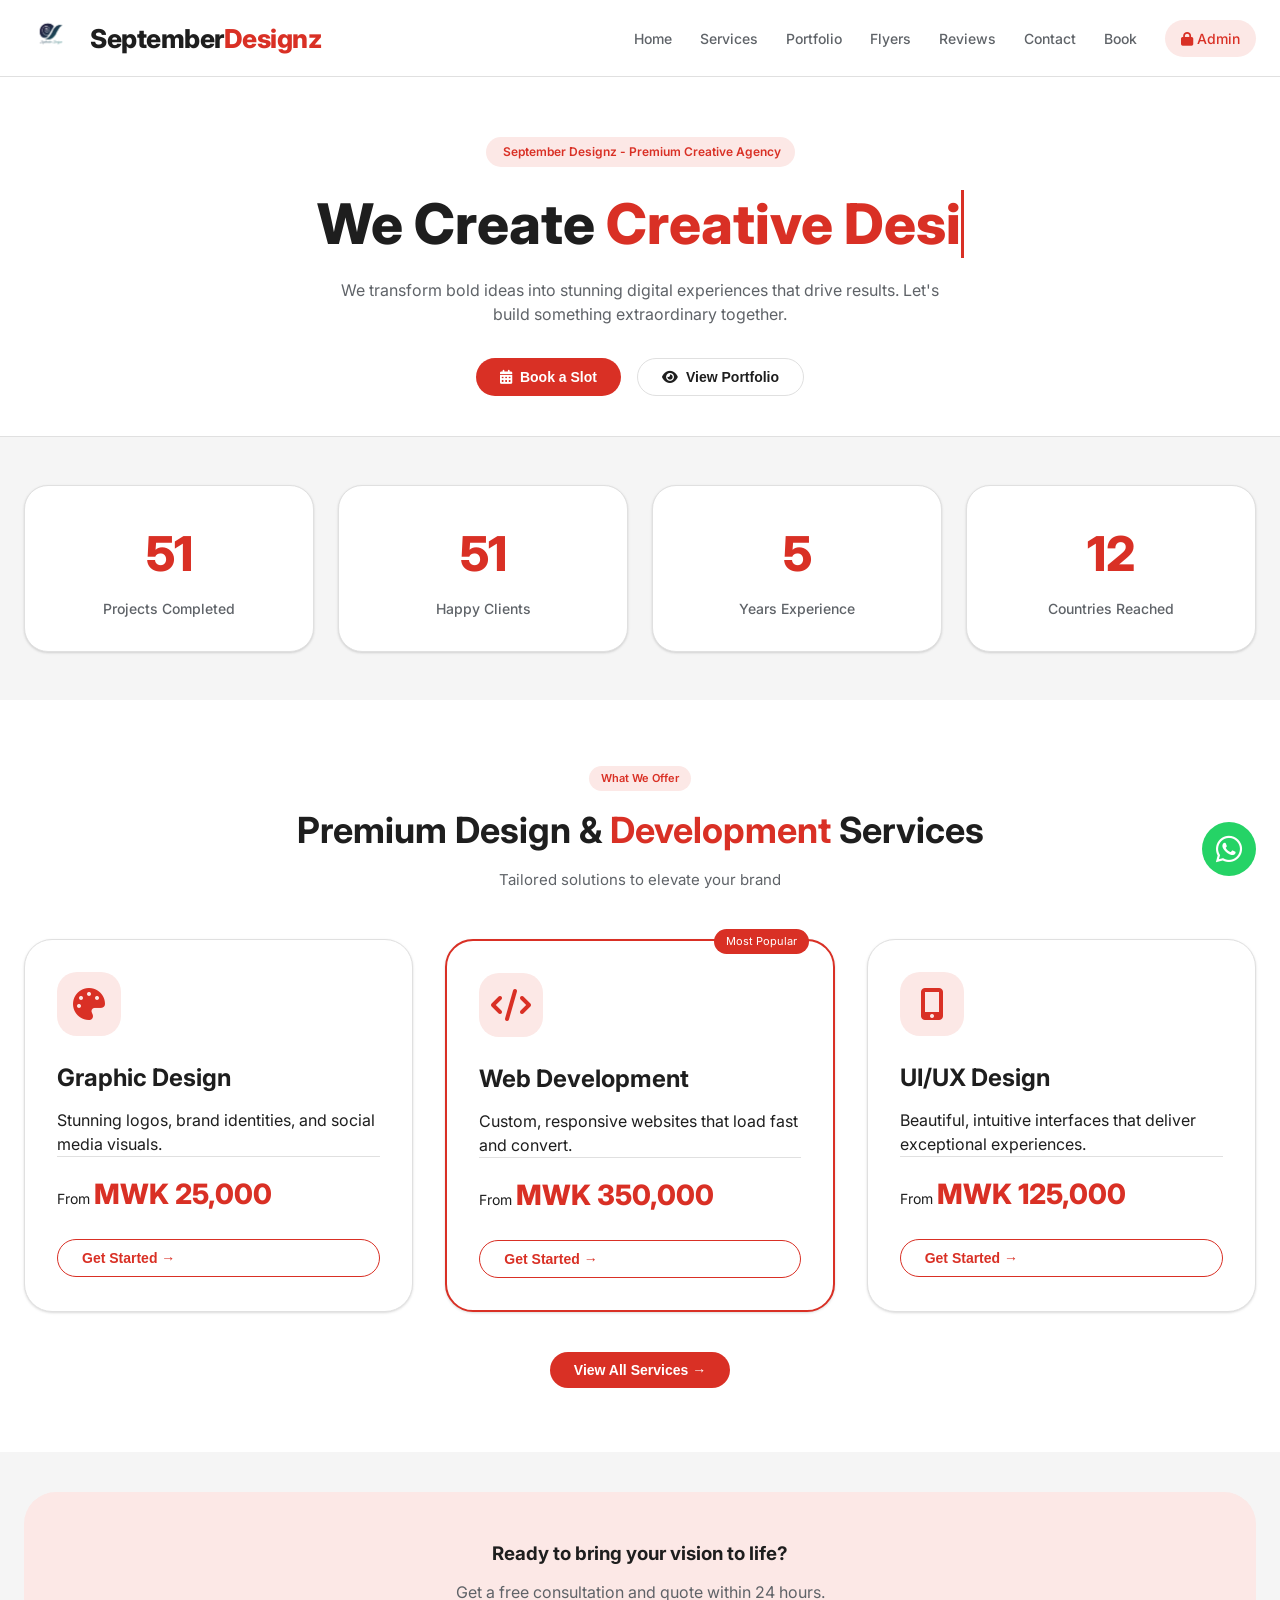
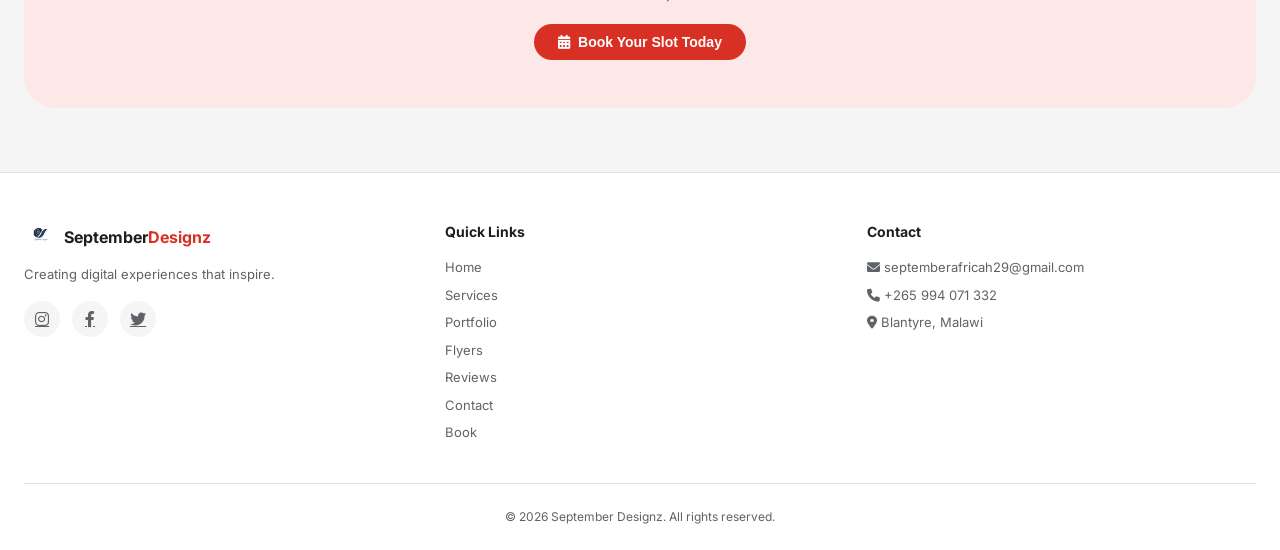
==== commit 665d978f: "Removed blog section, fixed testimonials with real client comments" ====
--- a/index.html
+++ b/index.html
@@ -10,14 +10,11 @@
     <meta name="keywords" content="graphic design Malawi, web development Malawi, UI/UX design, branding, flyer design, Blantyre, Lilongwe">
     <meta name="author" content="September Designz">
     <meta name="robots" content="index, follow">
-    <meta name="language" content="English">
-    <meta name="revisit-after" content="7 days">
     
     <!-- Open Graph / Social Media Meta Tags -->
     <meta property="og:title" content="September Designz | Premium Design & Development Agency">
     <meta property="og:description" content="We create stunning digital experiences that drive results. Graphic design, web development, and UI/UX services in Malawi.">
     <meta property="og:image" content="images/logo.png">
-    <meta property="og:url" content="https://yourusername.github.io/september-designz/">
     <meta property="og:type" content="website">
     
     <!-- Twitter Card -->
@@ -514,31 +511,6 @@
             color: var(--primary);
         }
 
-        /* Pricing Calculator */
-        .calculator-section {
-            background: var(--bg-card);
-            border-radius: 28px;
-            padding: 32px;
-            margin-top: 48px;
-            border: 1px solid var(--border);
-        }
-
-        .calculator-row {
-            display: flex;
-            justify-content: space-between;
-            align-items: center;
-            padding: 16px 0;
-            border-bottom: 1px solid var(--border);
-        }
-
-        .calculator-total {
-            font-size: 24px;
-            font-weight: 800;
-            color: var(--primary);
-            margin-top: 20px;
-            text-align: right;
-        }
-
         /* Portfolio Grid */
         .portfolio-grid {
             display: grid;
@@ -685,97 +657,27 @@
         .testimonial-stars {
             color: #f5b042;
             margin-bottom: 16px;
+            font-size: 18px;
         }
 
         .testimonial-text {
             font-size: 14px;
             line-height: 1.6;
             color: var(--text-secondary);
-            margin-bottom: 16px;
+            margin-bottom: 20px;
+            font-style: italic;
         }
 
         .testimonial-name {
             font-weight: 700;
             margin-bottom: 4px;
+            font-size: 16px;
+            color: var(--primary);
         }
 
         .testimonial-project {
             font-size: 12px;
-            color: var(--primary);
-        }
-
-        /* Blog */
-        .blog-grid {
-            display: grid;
-            grid-template-columns: repeat(auto-fit, minmax(350px, 1fr));
-            gap: 32px;
-        }
-
-        .blog-card {
-            background: var(--bg-card);
-            border-radius: 24px;
-            overflow: hidden;
-            border: 1px solid var(--border);
-            cursor: pointer;
-        }
-
-        .blog-image {
-            height: 200px;
-            background: var(--primary-light);
-            display: flex;
-            align-items: center;
-            justify-content: center;
-            font-size: 48px;
-            color: var(--primary);
-        }
-
-        .blog-info {
-            padding: 24px;
-        }
-
-        .blog-date {
-            font-size: 11px;
             color: var(--text-secondary);
-            margin-bottom: 8px;
-        }
-
-        .blog-info h3 {
-            font-size: 18px;
-            margin-bottom: 12px;
-        }
-
-        .blog-info p {
-            font-size: 13px;
-            color: var(--text-secondary);
-            margin-bottom: 16px;
-        }
-
-        .blog-modal {
-            display: none;
-            position: fixed;
-            top: 0;
-            left: 0;
-            width: 100%;
-            height: 100%;
-            background: rgba(0,0,0,0.8);
-            z-index: 2000;
-            overflow-y: auto;
-        }
-
-        .blog-modal.active {
-            display: flex;
-            align-items: center;
-            justify-content: center;
-        }
-
-        .blog-modal-content {
-            background: var(--bg-card);
-            max-width: 800px;
-            width: 90%;
-            border-radius: 28px;
-            padding: 32px;
-            max-height: 90%;
-            overflow-y: auto;
         }
 
         /* Contact Page */
@@ -845,6 +747,47 @@
             border-radius: 16px;
             font-family: inherit;
             font-size: 14px;
+        }
+
+        .info-cards {
+            display: flex;
+            flex-direction: column;
+            gap: 16px;
+            margin-top: 24px;
+        }
+
+        .info-card {
+            display: flex;
+            gap: 16px;
+            align-items: center;
+            padding: 16px;
+            background: var(--bg-card);
+            border-radius: 20px;
+            border: 1px solid var(--border);
+        }
+
+        .info-card i {
+            font-size: 28px;
+            color: var(--primary);
+        }
+
+        .faq-grid {
+            display: grid;
+            grid-template-columns: repeat(auto-fit, minmax(300px, 1fr));
+            gap: 20px;
+            margin-top: 32px;
+        }
+
+        .faq-item {
+            background: var(--bg-card);
+            padding: 20px;
+            border-radius: 20px;
+            border: 1px solid var(--border);
+        }
+
+        .faq-item h4 {
+            margin-bottom: 8px;
+            color: var(--primary);
         }
 
         /* Footer */
@@ -962,7 +905,7 @@
             .hero-title { font-size: 40px; }
             .section-title { font-size: 28px; }
             .stats-grid { grid-template-columns: repeat(2, 1fr); }
-            .booking-wrapper, .contact-wrapper { grid-template-columns: 1fr; }
+            .contact-wrapper { grid-template-columns: 1fr; }
         }
 
         @media (max-width: 768px) {
@@ -974,7 +917,6 @@
             .logo-img { height: 38px; }
             .logo-text { font-size: 20px; }
             .lightbox-prev, .lightbox-next { font-size: 30px; }
-            .lightbox-close { font-size: 30px; top: 10px; right: 20px; }
         }
     </style>
 </head>
@@ -992,11 +934,6 @@
     <span class="lightbox-next" onclick="nextImage(event)">&#10095;</span>
 </div>
 
-<!-- Blog Modal -->
-<div id="blogModal" class="blog-modal">
-    <div class="blog-modal-content" id="blogModalContent"></div>
-</div>
-
 <!-- NAVBAR -->
 <nav class="navbar">
     <div class="container">
@@ -1010,7 +947,6 @@
             <a onclick="switchPageAndCloseMenu('portfolio')">Portfolio</a>
             <a onclick="switchPageAndCloseMenu('flyers')">Flyers</a>
             <a onclick="switchPageAndCloseMenu('testimonials')">Reviews</a>
-            <a onclick="switchPageAndCloseMenu('blog')">Blog</a>
             <a onclick="switchPageAndCloseMenu('contact')">Contact</a>
             <a onclick="switchPageAndCloseMenu('book')">Book</a>
             <a href="admin.html" class="admin-link"><i class="fas fa-lock"></i> Admin</a>
@@ -1073,7 +1009,7 @@
     </div>
 </div>
 
-<!-- ========== SERVICES PAGE (with Filters & Calculator) ========== -->
+<!-- ========== SERVICES PAGE ========== -->
 <div id="servicesPage" class="page-container">
     <section class="page-header">
         <div class="container">
@@ -1091,19 +1027,11 @@
                 <button class="filter-btn" data-filter="ux">UI/UX</button>
             </div>
             <div class="services-grid" id="servicesGrid"></div>
-            
-            <!-- Pricing Calculator -->
-            <div class="calculator-section">
-                <h3 style="margin-bottom: 20px;">💰 Pricing Calculator</h3>
-                <div id="calculatorItems"></div>
-                <div class="calculator-total">Total: <span id="calculatorTotal">MWK 0</span></div>
-                <button class="btn btn-primary" style="margin-top: 20px;" onclick="switchPageAndCloseMenu('book')">Proceed to Booking →</button>
-            </div>
         </div>
     </section>
 </div>
 
-<!-- ========== PORTFOLIO PAGE (with Lightbox) ========== -->
+<!-- ========== PORTFOLIO PAGE ========== -->
 <div id="portfolioPage" class="page-container">
     <section class="page-header">
         <div class="container">
@@ -1146,29 +1074,13 @@
     <section class="page-header">
         <div class="container">
             <h1>Client <span style="color:var(--primary);">Testimonials</span></h1>
-            <p>What our happy clients say about us</p>
+            <p>What our happy clients say about September Designz</p>
         </div>
     </section>
 
     <section style="padding: 64px 0; background: var(--bg-page);">
         <div class="container">
             <div class="testimonials-grid" id="testimonialsGrid"></div>
-        </div>
-    </section>
-</div>
-
-<!-- ========== BLOG PAGE ========== -->
-<div id="blogPage" class="page-container">
-    <section class="page-header">
-        <div class="container">
-            <h1>Design <span style="color:var(--primary);">Blog</span></h1>
-            <p>Tips, insights, and stories from September Designz</p>
-        </div>
-    </section>
-
-    <section style="padding: 64px 0; background: var(--bg-page);">
-        <div class="container">
-            <div class="blog-grid" id="blogGrid"></div>
         </div>
     </section>
 </div>
@@ -1223,7 +1135,7 @@
 
     <section style="padding: 64px 0;">
         <div class="container">
-            <div class="booking-wrapper">
+            <div class="booking-wrapper" style="display: grid; grid-template-columns: 1fr 1fr; gap: 48px;">
                 <div>
                     <h2 style="margin-bottom: 16px;">Why work with us?</h2>
                     <p style="color: var(--text-secondary); margin-bottom: 24px;">We deliver high-quality design and development services tailored to your needs.</p>
@@ -1275,12 +1187,12 @@
                 </div>
                 <p style="font-size: 13px; color: var(--text-secondary);">Creating digital experiences that inspire.</p>
                 <div class="social-links">
-                    <a href="#"><i class="fab fa-instagram"></i></a>
-                    <a href="#"><i class="fab fa-facebook-f"></i></a>
+                    <a href="https://www.instagram.com/september_designz/" target="_blank"><i class="fab fa-instagram"></i></a>
+                    <a href="https://web.facebook.com/September.Africah/" target="_blank"><i class="fab fa-facebook-f"></i></a>
                     <a href="#"><i class="fab fa-twitter"></i></a>
                 </div>
             </div>
-            <div class="footer-section"><h4>Quick Links</h4><ul><li><a onclick="switchPageAndCloseMenu('home')">Home</a></li><li><a onclick="switchPageAndCloseMenu('services')">Services</a></li><li><a onclick="switchPageAndCloseMenu('portfolio')">Portfolio</a></li><li><a onclick="switchPageAndCloseMenu('flyers')">Flyers</a></li><li><a onclick="switchPageAndCloseMenu('testimonials')">Reviews</a></li><li><a onclick="switchPageAndCloseMenu('blog')">Blog</a></li><li><a onclick="switchPageAndCloseMenu('contact')">Contact</a></li><li><a onclick="switchPageAndCloseMenu('book')">Book</a></li></ul></div>
+            <div class="footer-section"><h4>Quick Links</h4><ul><li><a onclick="switchPageAndCloseMenu('home')">Home</a></li><li><a onclick="switchPageAndCloseMenu('services')">Services</a></li><li><a onclick="switchPageAndCloseMenu('portfolio')">Portfolio</a></li><li><a onclick="switchPageAndCloseMenu('flyers')">Flyers</a></li><li><a onclick="switchPageAndCloseMenu('testimonials')">Reviews</a></li><li><a onclick="switchPageAndCloseMenu('contact')">Contact</a></li><li><a onclick="switchPageAndCloseMenu('book')">Book</a></li></ul></div>
             <div class="footer-section"><h4>Contact</h4><ul><li><i class="fas fa-envelope"></i> septemberafricah29@gmail.com</li><li><i class="fas fa-phone"></i> +265 994 071 332</li><li><i class="fas fa-map-marker-alt"></i> Blantyre, Malawi</li></ul></div>
         </div>
         <div class="footer-bottom"><p>&copy; 2026 September Designz. All rights reserved.</p></div>
@@ -1289,48 +1201,43 @@
 
 <script>
     // ============================================
-    // SEPTEMBER DESIGNZ - ALL FEATURES
-    // Email notifications, testimonials, lightbox, contact, blog, filters, calculator, SEO
+    // SEPTEMBER DESIGNZ - COMPLETE WEBSITE
+    // Blog removed, Testimonials with real clients
     // ============================================
     
-    // Default content
+    // Default content with REAL testimonials
     const defaultContent = {
         stats: { projects: 156, clients: 98, years: 5, countries: 12 },
         services: [
-            { name: "Graphic Design", icon: "fa-palette", description: "Stunning logos, brand identities, and social media visuals.", features: ["Logo Design", "Brand Guidelines", "Social Media Kits", "Flyers & Posters"], price: 25000, featured: false, category: "design", longDesc: "Professional, eye-catching visuals that communicate your brand's message effectively." },
-            { name: "Web Development", icon: "fa-code", description: "Custom, responsive websites that load fast and convert.", features: ["Responsive Design", "SEO Optimized", "CMS Integration", "E-commerce"], price: 350000, featured: true, category: "development", longDesc: "Modern, fast, and secure websites tailored to your business needs." },
-            { name: "UI/UX Design", icon: "fa-mobile-alt", description: "Beautiful, intuitive interfaces that deliver exceptional experiences.", features: ["Wireframing", "Prototyping", "User Testing", "Mobile App Design"], price: 125000, featured: false, category: "ux", longDesc: "User-centered design to maximize engagement and satisfaction." }
+            { name: "Graphic Design", icon: "fa-palette", description: "Stunning logos, brand identities, and social media visuals.", features: ["Logo Design", "Brand Guidelines", "Social Media Kits", "Flyers & Posters"], price: 25000, featured: false, category: "design", longDesc: "Professional, eye-catching visuals that communicate your brand's message effectively. From logos to complete brand identities, we ensure every detail is polished and memorable." },
+            { name: "Web Development", icon: "fa-code", description: "Custom, responsive websites that load fast and convert.", features: ["Responsive Design", "SEO Optimized", "CMS Integration", "E-commerce"], price: 350000, featured: true, category: "development", longDesc: "Modern, fast, and secure websites tailored to your business needs. Whether it's a portfolio, corporate site, or online store, we deliver exceptional quality." },
+            { name: "UI/UX Design", icon: "fa-mobile-alt", description: "Beautiful, intuitive interfaces that deliver exceptional experiences.", features: ["Wireframing", "Prototyping", "User Testing", "Mobile App Design"], price: 125000, featured: false, category: "ux", longDesc: "User-centered design to maximize engagement and satisfaction. We focus on creating interfaces that are both beautiful and functional." }
         ],
         testimonials: [
-            { name: "Chisa Mwale", project: "Brand Identity", text: "September Designz created an amazing brand identity for my business. Highly recommended!", rating: 5 },
-            { name: "Clement Munye", project: "E-commerce Website", text: "Professional, fast, and delivered exactly what I wanted. The website looks fantastic!", rating: 5 },
-            { name: "Sarah Phiri", project: "Social Media Graphics", text: "Great communication and beautiful designs. Will definitely work with them again.", rating: 5 }
-        ],
-        blog: [
-            { title: "5 Tips for an Effective Brand Identity", date: "March 15, 2026", excerpt: "Learn how to create a brand that stands out and connects with your audience.", content: "<p>Full article content here...</p>", icon: "fa-palette" },
-            { title: "Why Your Business Needs a Mobile-Friendly Website", date: "March 10, 2026", excerpt: "More than 60% of web traffic comes from mobile devices. Here's why it matters.", content: "<p>Full article content here...</p>", icon: "fa-mobile-alt" },
-            { title: "The Importance of UI/UX in Digital Products", date: "March 5, 2026", excerpt: "Good design isn't just about looks – it's about user experience.", content: "<p>Full article content here...</p>", icon: "fa-users" }
+            { name: "Clouds Travels Malawi", project: "Branding & Marketing", text: "September Designz created an amazing brand identity for our travel business. The designs captured the essence of our brand perfectly. Professional, creative, and delivered on time! Highly recommended.", rating: 5 },
+            { name: "Libanda Bakery", project: "Packaging & Logo Design", text: "Our bakery's new look is absolutely stunning! The team at September Designz understood our vision perfectly and brought it to life. Our sales have increased thanks to the beautiful new packaging. Thank you!", rating: 5 },
+            { name: "Price Trading", project: "Corporate Branding", text: "Excellent work from September Designz. They delivered high-quality designs that elevated our brand presence. Very professional team, great communication, and the results exceeded our expectations. Will definitely work with them again.", rating: 5 }
         ],
         flyers: [
-            { image: "images/flyer-1.png", category: "Business Flyer", title: "Corporate Event Flyer", description: "Professional flyer design for corporate events." },
-            { image: "images/flyer-2.jpg", category: "Promotional", title: "Event Promotional Flyer", description: "High-impact promotional flyers." },
-            { image: "images/flyer-3.jpg", category: "Transportation", title: "Transportation Flyer", description: "Custom flyers for transport companies." },
-            { image: "images/flyer-4.png", category: "Store Design", title: "Online Store Flyer", description: "E-commerce flyers to promote online stores." },
-            { image: "images/flyer-5.png", category: "Social Media", title: "Instagram Post Design", description: "Social media graphics optimized for Instagram." },
-            { image: "images/flyer-6.jpg", category: "Church", title: "Church Flyer", description: "Event flyers for church programs." }
+            { image: "images/flyer-1.png", category: "Business Flyer", title: "Corporate Event Flyer", description: "Professional flyer design for corporate events and business promotions." },
+            { image: "images/flyer-2.jpg", category: "Promotional", title: "Event Promotional Flyer", description: "High-impact promotional flyers for product launches and special events." },
+            { image: "images/flyer-3.jpg", category: "Transportation", title: "Transportation Flyer", description: "Custom flyers for transport companies, travel agencies, and logistics." },
+            { image: "images/flyer-4.png", category: "Store Design", title: "Online Store Flyer", description: "E-commerce flyers to promote online stores, flash sales, and special offers." },
+            { image: "images/flyer-5.png", category: "Social Media", title: "Instagram Post Design", description: "Social media graphics optimized for Instagram, Facebook, Twitter, and LinkedIn." },
+            { image: "images/flyer-6.jpg", category: "Church", title: "Church Flyer", description: "Event flyers for church programs, conferences, concerts, and community events." }
         ],
         portfolio: [
-            { image: "images/portfolio-1.jpg", title: "Brand Identity Package", category: "Graphic Design", description: "Complete brand identity for a tech startup." },
-            { image: "images/portfolio-2.jpg", title: "E-commerce Website", category: "Web Development", description: "Responsive online store with payment integration." },
-            { image: "images/portfolio-3.jpg", title: "Mobile Banking App", category: "UI/UX Design", description: "User-friendly mobile banking interface." }
+            { image: "images/portfolio-1.jpg", title: "Brand Identity Package", category: "Graphic Design", description: "Complete brand identity for a tech startup including logo, color palette, and brand guidelines." },
+            { image: "images/portfolio-2.jpg", title: "E-commerce Website", category: "Web Development", description: "Fully responsive online store with payment integration, product management, and SEO optimization." },
+            { image: "images/portfolio-3.jpg", title: "Mobile Banking App", category: "UI/UX Design", description: "User-friendly mobile banking interface with seamless navigation and modern design." }
         ],
         typingWords: ["Creative Designs.", "Brand Identity.", "Web Solutions.", "UI/UX Magic.", "Digital Success."],
         heroSubtitle: "We transform bold ideas into stunning digital experiences that drive results. Let's build something extraordinary together."
     };
     
-    // Load content from localStorage
+    // Load content from localStorage, or use default if empty
     let websiteContent = JSON.parse(localStorage.getItem('websiteContent'));
-    if (!websiteContent) {
+    if (!websiteContent || !websiteContent.testimonials || websiteContent.testimonials.length === 0) {
         websiteContent = defaultContent;
         localStorage.setItem('websiteContent', JSON.stringify(websiteContent));
     }
@@ -1370,7 +1277,6 @@
         const activePage = document.getElementById(`${page}Page`);
         if (activePage) activePage.classList.add('active');
         
-        // Update active nav link
         document.querySelectorAll('.nav-links a').forEach(link => {
             link.classList.remove('active');
             if ((page === 'home' && link.innerText === 'Home') ||
@@ -1378,7 +1284,6 @@
                 (page === 'portfolio' && link.innerText === 'Portfolio') ||
                 (page === 'flyers' && link.innerText === 'Flyers') ||
                 (page === 'testimonials' && link.innerText === 'Reviews') ||
-                (page === 'blog' && link.innerText === 'Blog') ||
                 (page === 'contact' && link.innerText === 'Contact') ||
                 (page === 'book' && link.innerText === 'Book')) {
                 link.classList.add('active');
@@ -1387,7 +1292,6 @@
         
         window.location.hash = page;
         
-        // Load page-specific content
         if (page === 'home') {
             renderPreviewServices();
             startTypingAnimation();
@@ -1396,7 +1300,6 @@
             startCounters();
         } else if (page === 'services') {
             renderServicesPage();
-            renderCalculator();
             setupFilters();
         } else if (page === 'portfolio') {
             renderPortfolioPage();
@@ -1404,10 +1307,6 @@
             renderFlyersPage();
         } else if (page === 'testimonials') {
             renderTestimonialsPage();
-        } else if (page === 'blog') {
-            renderBlogPage();
-        } else if (page === 'contact') {
-            // Contact form already in HTML
         } else if (page === 'book') {
             populateServiceDropdown();
         }
@@ -1415,10 +1314,9 @@
         window.scrollTo({ top: 0, behavior: 'smooth' });
     }
     
-    // Handle hash change
     window.addEventListener('hashchange', () => {
         const hash = window.location.hash.substring(1);
-        if (['home', 'services', 'portfolio', 'flyers', 'testimonials', 'blog', 'contact', 'book'].includes(hash)) {
+        if (['home', 'services', 'portfolio', 'flyers', 'testimonials', 'contact', 'book'].includes(hash)) {
             switchPage(hash);
         } else if (!hash) switchPage('home');
     });
@@ -1427,13 +1325,13 @@
         switchPage(window.location.hash.substring(1));
     }
     
-    // ========== EMAIL NOTIFICATION FUNCTION ==========
+    // ========== EMAIL NOTIFICATION ==========
     async function sendEmailNotification(bookingData, type) {
         const formData = new FormData();
         formData.append('name', bookingData.name);
         formData.append('email', bookingData.email);
-        formData.append('service', bookingData.service);
-        formData.append('details', bookingData.details);
+        formData.append('service', bookingData.service || '');
+        formData.append('details', bookingData.details || bookingData.message || '');
         formData.append('_subject', type === 'booking' ? `🔔 New Booking: ${bookingData.name}` : `📧 New Contact: ${bookingData.name}`);
         formData.append('_template', 'table');
         
@@ -1455,17 +1353,12 @@
     
     function startCounters() {
         let currentProjects = 0, currentClients = 0, currentYears = 0, currentCountries = 0;
-        const targetProjects = websiteContent.stats.projects;
-        const targetClients = websiteContent.stats.clients;
-        const targetYears = websiteContent.stats.years;
-        const targetCountries = websiteContent.stats.countries;
-        
         const interval = setInterval(() => {
             let allDone = true;
-            if (currentProjects < targetProjects) { allDone = false; currentProjects++; document.getElementById('projectsCount').innerText = currentProjects; }
-            if (currentClients < targetClients) { allDone = false; currentClients++; document.getElementById('clientsCount').innerText = currentClients; }
-            if (currentYears < targetYears) { allDone = false; currentYears++; document.getElementById('yearsCount').innerText = currentYears; }
-            if (currentCountries < targetCountries) { allDone = false; currentCountries++; document.getElementById('countriesCount').innerText = currentCountries; }
+            if (currentProjects < websiteContent.stats.projects) { allDone = false; currentProjects++; document.getElementById('projectsCount').innerText = currentProjects; }
+            if (currentClients < websiteContent.stats.clients) { allDone = false; currentClients++; document.getElementById('clientsCount').innerText = currentClients; }
+            if (currentYears < websiteContent.stats.years) { allDone = false; currentYears++; document.getElementById('yearsCount').innerText = currentYears; }
+            if (currentCountries < websiteContent.stats.countries) { allDone = false; currentCountries++; document.getElementById('countriesCount').innerText = currentCountries; }
             if (allDone) clearInterval(interval);
         }, 30);
     }
@@ -1524,42 +1417,10 @@
                 <p class="description">${service.longDesc || service.description}</p>
                 <div class="features-list">${service.features.map(f => `<span><i class="fas fa-check-circle"></i> ${f}</span>`).join('')}</div>
                 <div class="price">Starting from <span>MWK ${service.price.toLocaleString()}</span></div>
-                <button class="btn btn-outline" onclick="addToCalculator('${service.name}', ${service.price})" style="width:100%;">Add to Quote →</button>
+                <button class="btn btn-outline" onclick="switchPageAndCloseMenu('book')" style="width:100%;">Get This Service →</button>
             </div>
         `).join('');
     }
-    
-    // Calculator
-    let calculatorItems = [];
-    function renderCalculator() {
-        const container = document.getElementById('calculatorItems');
-        if (!container) return;
-        if (calculatorItems.length === 0) {
-            container.innerHTML = '<p style="color: var(--text-secondary);">Select services above to build your quote.</p>';
-            document.getElementById('calculatorTotal').innerText = 'MWK 0';
-            return;
-        }
-        container.innerHTML = calculatorItems.map((item, i) => `
-            <div class="calculator-row">
-                <span>${item.name}</span>
-                <span>MWK ${item.price.toLocaleString()}</span>
-                <button class="btn-outline" style="padding: 4px 12px;" onclick="removeFromCalculator(${i})">Remove</button>
-            </div>
-        `).join('');
-        const total = calculatorItems.reduce((sum, item) => sum + item.price, 0);
-        document.getElementById('calculatorTotal').innerHTML = `MWK ${total.toLocaleString()}`;
-    }
-    
-    window.addToCalculator = function(name, price) {
-        calculatorItems.push({ name, price });
-        renderCalculator();
-        showToast(`${name} added to quote!`);
-    };
-    
-    window.removeFromCalculator = function(index) {
-        calculatorItems.splice(index, 1);
-        renderCalculator();
-    };
     
     function setupFilters() {
         document.querySelectorAll('.filter-btn').forEach(btn => {
@@ -1594,13 +1455,10 @@
         `).join('');
     }
     
-    // Lightbox functions
     window.openLightbox = function(index) {
         currentLightboxIndex = index;
-        const lightbox = document.getElementById('lightbox');
-        const img = document.getElementById('lightboxImg');
-        img.src = lightboxImages[currentLightboxIndex];
-        lightbox.classList.add('active');
+        document.getElementById('lightboxImg').src = lightboxImages[currentLightboxIndex];
+        document.getElementById('lightbox').classList.add('active');
     };
     
     window.closeLightbox = function() {
@@ -1646,40 +1504,6 @@
             </div>
         `).join('');
     }
-    
-    function renderBlogPage() {
-        const container = document.getElementById('blogGrid');
-        if (!container) return;
-        container.innerHTML = websiteContent.blog.map((post, idx) => `
-            <div class="blog-card" onclick="openBlogPost(${idx})">
-                <div class="blog-image"><i class="fas ${post.icon}"></i></div>
-                <div class="blog-info">
-                    <div class="blog-date">${post.date}</div>
-                    <h3>${post.title}</h3>
-                    <p>${post.excerpt}</p>
-                    <span style="color: var(--primary); font-size: 13px;">Read more →</span>
-                </div>
-            </div>
-        `).join('');
-    }
-    
-    window.openBlogPost = function(index) {
-        const post = websiteContent.blog[index];
-        const modal = document.getElementById('blogModal');
-        const content = document.getElementById('blogModalContent');
-        content.innerHTML = `
-            <span style="float: right; font-size: 24px; cursor: pointer;" onclick="closeBlogModal()">&times;</span>
-            <h2>${post.title}</h2>
-            <div style="color: var(--text-secondary); margin-bottom: 16px;">${post.date}</div>
-            <div>${post.content || '<p>Full article coming soon. Contact us for more details!</p>'}</div>
-            <button class="btn btn-primary" style="margin-top: 24px;" onclick="closeBlogModal(); switchPageAndCloseMenu('book')">Book a Consultation →</button>
-        `;
-        modal.classList.add('active');
-    };
-    
-    window.closeBlogModal = function() {
-        document.getElementById('blogModal').classList.remove('active');
-    };
     
     function populateServiceDropdown() {
         const serviceSelect = document.getElementById('service');
@@ -1722,7 +1546,7 @@
             
             await sendEmailNotification(booking, 'booking');
             showMessage(`✅ Thanks ${name}! Your booking has been saved. We'll contact you within 24 hours.`, 'success', 'formMessage');
-            showToast('Booking submitted! Check your email for confirmation.');
+            showToast('Booking submitted!');
             bookingForm.reset();
         });
     }
@@ -1739,7 +1563,7 @@
             const message = { name, email, subject: document.getElementById('contactSubject').value, message: document.getElementById('contactMessage').value, timestamp: new Date().toISOString() };
             await sendEmailNotification(message, 'contact');
             showMessage(`✅ Thanks ${name}! Your message has been sent. We'll get back to you soon.`, 'success', 'contactFormMessage');
-            showToast('Message sent successfully!');
+            showToast('Message sent!');
             contactForm.reset();
         });
     }
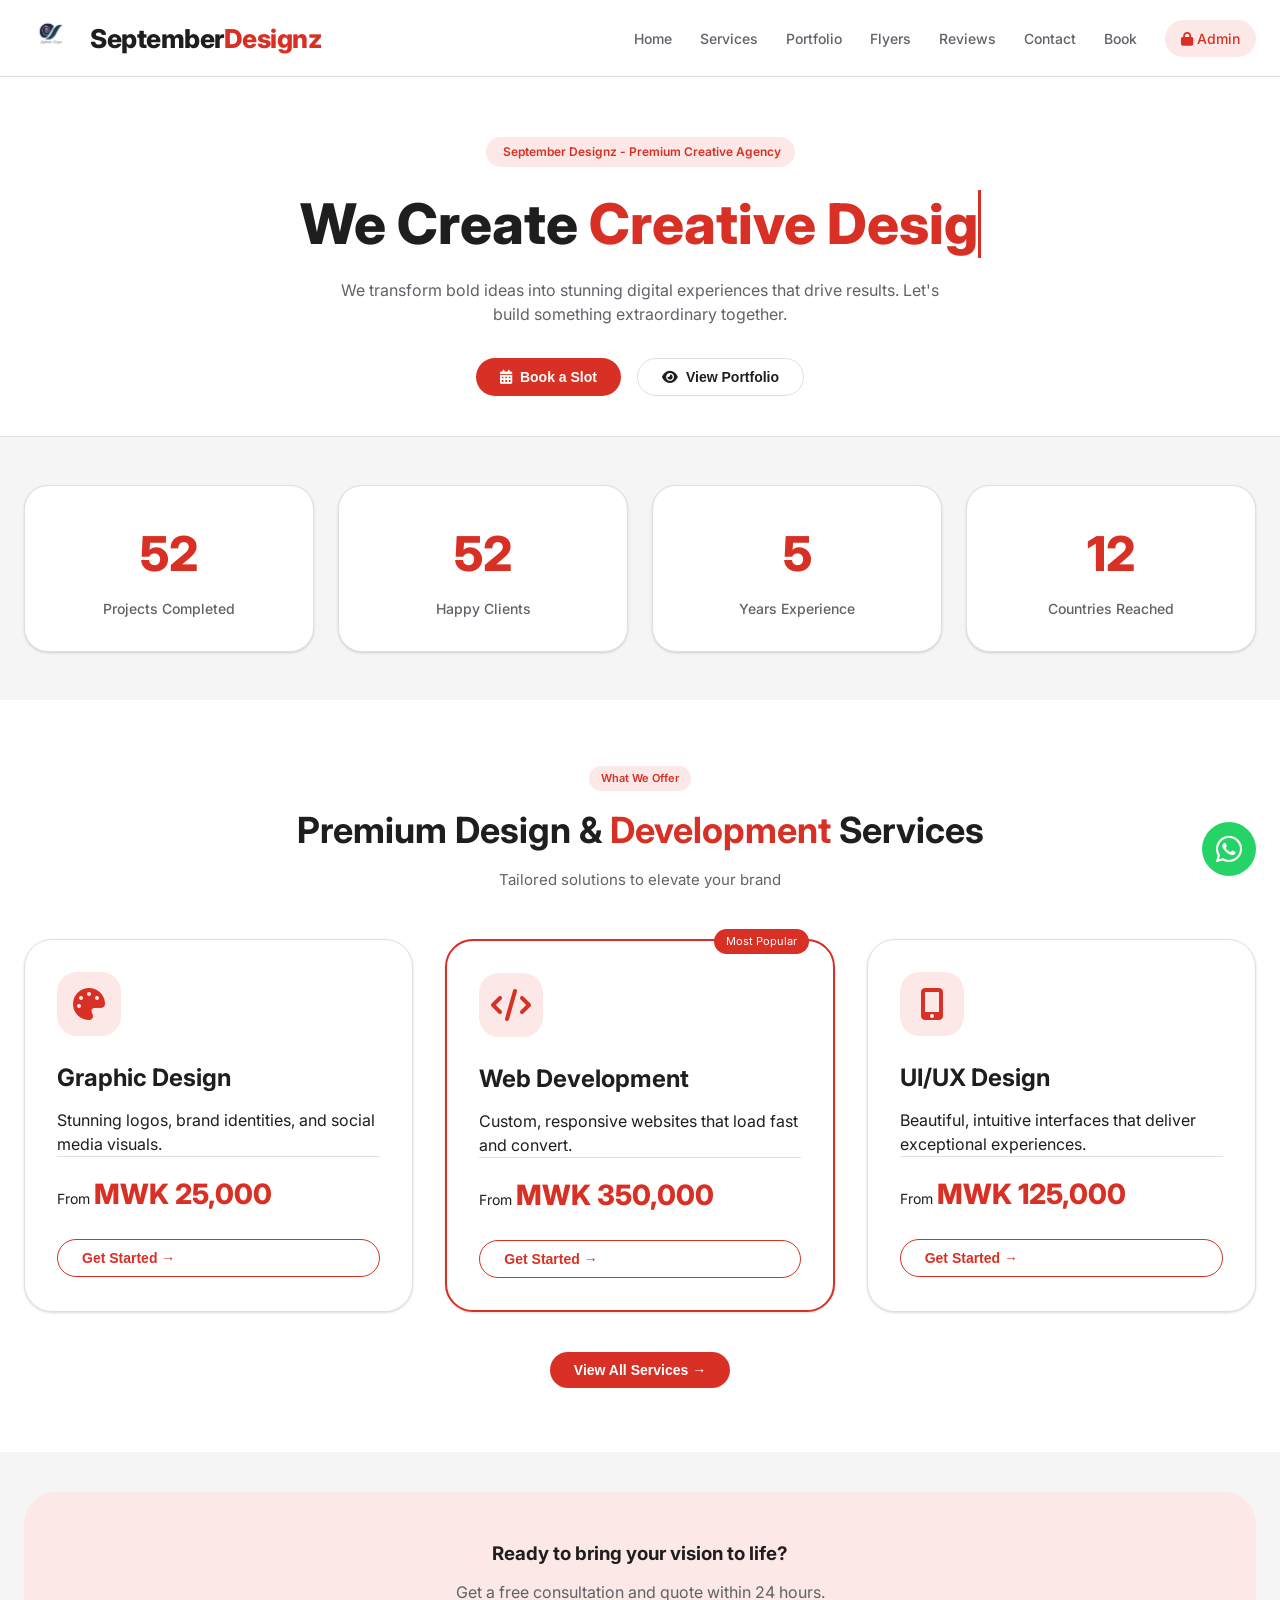
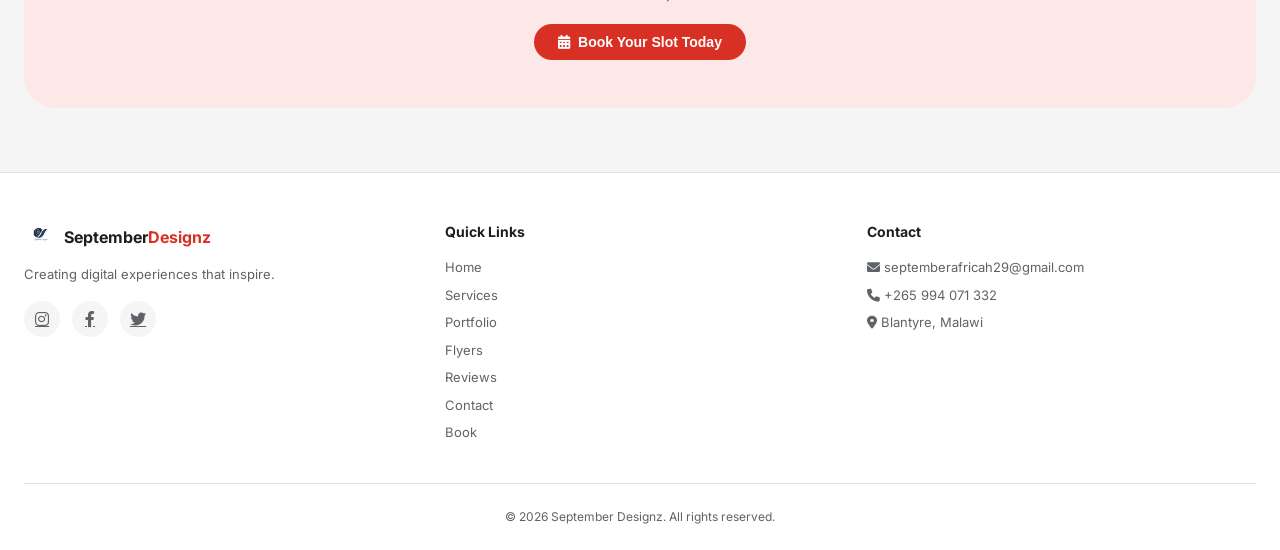
==== commit 162dfdde: "Added professional payment options: Airtel Money, TNM Mpamba, National Bank, PayPal" ====
--- a/index.html
+++ b/index.html
@@ -6,14 +6,14 @@
     
     <!-- ========== SEO META TAGS ========== -->
     <title>September Designz | Premium Design & Development Agency in Malawi</title>
-    <meta name="description" content="Premium graphic design, web development, and UI/UX services in Malawi. We create stunning digital experiences that drive results. Book your slot today!">
-    <meta name="keywords" content="graphic design Malawi, web development Malawi, UI/UX design, branding, flyer design, Blantyre, Lilongwe">
+    <meta name="description" content="Premium graphic design, web development, and UI/UX services in Malawi. Book your slot and pay via Airtel Money, Mpamba, National Bank, or PayPal.">
+    <meta name="keywords" content="graphic design Malawi, web development Malawi, UI/UX design, branding, flyer design, Blantyre, Lilongwe, Airtel Money, Mpamba, National Bank">
     <meta name="author" content="September Designz">
     <meta name="robots" content="index, follow">
     
     <!-- Open Graph / Social Media Meta Tags -->
     <meta property="og:title" content="September Designz | Premium Design & Development Agency">
-    <meta property="og:description" content="We create stunning digital experiences that drive results. Graphic design, web development, and UI/UX services in Malawi.">
+    <meta property="og:description" content="We create stunning digital experiences that drive results. Book your slot today!">
     <meta property="og:image" content="images/logo.png">
     <meta property="og:type" content="website">
     
@@ -680,6 +680,168 @@
             color: var(--text-secondary);
         }
 
+        /* ========== PAYMENT SECTION STYLES ========== */
+        .payment-section {
+            margin-top: 32px;
+            padding-top: 24px;
+            border-top: 2px solid var(--border);
+        }
+
+        .payment-title {
+            font-size: 18px;
+            font-weight: 700;
+            margin-bottom: 20px;
+            color: var(--text-primary);
+            display: flex;
+            align-items: center;
+            gap: 10px;
+        }
+
+        .payment-title i {
+            color: var(--primary);
+            font-size: 22px;
+        }
+
+        .payment-options {
+            display: grid;
+            grid-template-columns: repeat(auto-fit, minmax(280px, 1fr));
+            gap: 16px;
+            margin-bottom: 20px;
+        }
+
+        .payment-option {
+            background: var(--bg-card);
+            border: 1px solid var(--border);
+            border-radius: 20px;
+            padding: 20px;
+            transition: all 0.3s ease;
+            cursor: pointer;
+            position: relative;
+            overflow: hidden;
+        }
+
+        .payment-option:hover {
+            transform: translateY(-3px);
+            box-shadow: var(--shadow);
+            border-color: var(--primary);
+        }
+
+        .payment-option.selected {
+            border: 2px solid var(--primary);
+            background: var(--primary-light);
+        }
+
+        .payment-option-header {
+            display: flex;
+            align-items: center;
+            gap: 15px;
+            margin-bottom: 15px;
+        }
+
+        .payment-icon {
+            width: 50px;
+            height: 50px;
+            background: var(--primary-light);
+            border-radius: 50%;
+            display: flex;
+            align-items: center;
+            justify-content: center;
+            font-size: 24px;
+            color: var(--primary);
+        }
+
+        .payment-name {
+            font-weight: 700;
+            font-size: 18px;
+            color: var(--text-primary);
+        }
+
+        .payment-desc {
+            font-size: 12px;
+            color: var(--text-secondary);
+            margin-top: 4px;
+        }
+
+        .payment-number {
+            font-size: 14px;
+            font-weight: 600;
+            color: var(--primary);
+            margin: 12px 0;
+            padding: 10px;
+            background: var(--bg-page);
+            border-radius: 12px;
+            text-align: center;
+            font-family: monospace;
+            letter-spacing: 1px;
+        }
+
+        .payment-badge {
+            position: absolute;
+            top: 10px;
+            right: 10px;
+            background: #10b981;
+            color: white;
+            font-size: 10px;
+            padding: 4px 8px;
+            border-radius: 20px;
+            font-weight: 600;
+        }
+
+        .pay-btn {
+            width: 100%;
+            padding: 12px;
+            border-radius: 40px;
+            font-weight: 600;
+            font-size: 14px;
+            cursor: pointer;
+            transition: all 0.2s;
+            border: none;
+            display: flex;
+            align-items: center;
+            justify-content: center;
+            gap: 8px;
+        }
+
+        .pay-btn-airtel {
+            background: #E31E24;
+            color: white;
+        }
+
+        .pay-btn-airtel:hover {
+            background: #c41a1f;
+            transform: translateY(-2px);
+        }
+
+        .pay-btn-mpamba {
+            background: #00875A;
+            color: white;
+        }
+
+        .pay-btn-mpamba:hover {
+            background: #006944;
+            transform: translateY(-2px);
+        }
+
+        .pay-btn-nbm {
+            background: #1B3A6B;
+            color: white;
+        }
+
+        .pay-btn-nbm:hover {
+            background: #142d52;
+            transform: translateY(-2px);
+        }
+
+        .pay-btn-paypal {
+            background: #0070ba;
+            color: white;
+        }
+
+        .pay-btn-paypal:hover {
+            background: #003087;
+            transform: translateY(-2px);
+        }
+
         /* Contact Page */
         .contact-wrapper {
             display: grid;
@@ -906,6 +1068,7 @@
             .section-title { font-size: 28px; }
             .stats-grid { grid-template-columns: repeat(2, 1fr); }
             .contact-wrapper { grid-template-columns: 1fr; }
+            .payment-options { grid-template-columns: 1fr; }
         }
 
         @media (max-width: 768px) {
@@ -1124,12 +1287,12 @@
     </section>
 </div>
 
-<!-- ========== BOOKING PAGE ========== -->
+<!-- ========== BOOKING PAGE WITH PROFESSIONAL PAYMENT ========== -->
 <div id="bookPage" class="page-container">
     <section class="page-header">
         <div class="container">
             <h1>Book a <span style="color:var(--primary);">Slot</span></h1>
-            <p>Start your project today. Fill out the form and I'll get back to you within 24 hours.</p>
+            <p>Start your project today. Fill out the form and choose your payment method.</p>
         </div>
     </section>
 
@@ -1141,7 +1304,7 @@
                     <p style="color: var(--text-secondary); margin-bottom: 24px;">We deliver high-quality design and development services tailored to your needs.</p>
                     <div class="info-cards">
                         <div class="info-card"><i class="fas fa-clock"></i><div><h4>Quick Response</h4><p>Within 24 hours</p></div></div>
-                        <div class="info-card"><i class="fas fa-shield-alt"></i><div><h4>Secure Payment</h4><p>100% safe & secure</p></div></div>
+                        <div class="info-card"><i class="fas fa-shield-alt"></i><div><h4>Secure Payment</h4><p>Multiple payment options</p></div></div>
                         <div class="info-card"><i class="fas fa-headset"></i><div><h4>24/7 Support</h4><p>Dedicated assistance</p></div></div>
                         <div class="info-card"><i class="fas fa-redo-alt"></i><div><h4>Free Revisions</h4><p>2-3 rounds included</p></div></div>
                     </div>
@@ -1153,8 +1316,79 @@
                         <div class="form-group"><label>Email Address *</label><input type="email" id="email" placeholder="hello@example.com" required></div>
                         <div class="form-group"><label>Select Service</label><select id="service"></select></div>
                         <div class="form-group"><label>Preferred Date</label><input type="date" id="date"></div>
-                        <div class="form-group"><label>Project Details</label><textarea id="details" rows="4" placeholder="Tell me about your project, goals, and requirements..."></textarea></div>
-                        <button type="submit" class="btn btn-primary btn-block"><i class="fas fa-paper-plane"></i> Submit Booking</button>
+                        <div class="form-group"><label>Project Details</label><textarea id="details" rows="3" placeholder="Tell me about your project..."></textarea></div>
+                        
+                        <!-- ========== PROFESSIONAL PAYMENT SECTION ========== -->
+                        <div class="payment-section">
+                            <div class="payment-title">
+                                <i class="fas fa-credit-card"></i>
+                                <span>Select Payment Method</span>
+                            </div>
+                            <div class="payment-options" id="paymentOptions">
+                                <!-- Airtel Money -->
+                                <div class="payment-option" data-payment="airtel" onclick="selectPayment('airtel')">
+                                    <div class="payment-badge">Popular</div>
+                                    <div class="payment-option-header">
+                                        <div class="payment-icon"><i class="fas fa-mobile-alt"></i></div>
+                                        <div>
+                                            <div class="payment-name">Airtel Money</div>
+                                            <div class="payment-desc">Pay using Airtel Money USSD *211#</div>
+                                        </div>
+                                    </div>
+                                    <div class="payment-number">Account: +265 994 071 332</div>
+                                    <button type="button" class="pay-btn pay-btn-airtel" onclick="event.stopPropagation(); payWithAirtel()">
+                                        <i class="fas fa-dial"></i> Pay Now with *211#
+                                    </button>
+                                </div>
+                                
+                                <!-- TNM Mpamba -->
+                                <div class="payment-option" data-payment="mpamba" onclick="selectPayment('mpamba')">
+                                    <div class="payment-option-header">
+                                        <div class="payment-icon"><i class="fas fa-mobile-alt"></i></div>
+                                        <div>
+                                            <div class="payment-name">TNM Mpamba</div>
+                                            <div class="payment-desc">Pay using TNM Mpamba USSD *444#</div>
+                                        </div>
+                                    </div>
+                                    <div class="payment-number">Account: +265 886 314 031</div>
+                                    <button type="button" class="pay-btn pay-btn-mpamba" onclick="event.stopPropagation(); payWithMpamba()">
+                                        <i class="fas fa-dial"></i> Pay Now with *444#
+                                    </button>
+                                </div>
+                                
+                                <!-- National Bank -->
+                                <div class="payment-option" data-payment="nbm" onclick="selectPayment('nbm')">
+                                    <div class="payment-option-header">
+                                        <div class="payment-icon"><i class="fas fa-university"></i></div>
+                                        <div>
+                                            <div class="payment-name">National Bank</div>
+                                            <div class="payment-desc">Pay using NBM USSD *626#</div>
+                                        </div>
+                                    </div>
+                                    <div class="payment-number">Account: September Designz - 1009589698</div>
+                                    <button type="button" class="pay-btn pay-btn-nbm" onclick="event.stopPropagation(); payWithNBM()">
+                                        <i class="fas fa-dial"></i> Pay Now with *626#
+                                    </button>
+                                </div>
+                                
+                                <!-- PayPal -->
+                                <div class="payment-option" data-payment="paypal" onclick="selectPayment('paypal')">
+                                    <div class="payment-option-header">
+                                        <div class="payment-icon"><i class="fab fa-paypal"></i></div>
+                                        <div>
+                                            <div class="payment-name">PayPal</div>
+                                            <div class="payment-desc">Pay securely with PayPal or Credit Card</div>
+                                        </div>
+                                    </div>
+                                    <div class="payment-number">Email: nicholaskenneth29@gmail.com</div>
+                                    <button type="button" class="pay-btn pay-btn-paypal" onclick="event.stopPropagation(); payWithPayPal()">
+                                        <i class="fab fa-paypal"></i> Pay with PayPal
+                                    </button>
+                                </div>
+                            </div>
+                        </div>
+                        
+                        <button type="submit" class="btn btn-primary btn-block" style="margin-top: 24px;"><i class="fas fa-paper-plane"></i> Submit Booking</button>
                         <div id="formMessage" style="margin-top: 16px;"></div>
                     </form>
                 </div>
@@ -1167,9 +1401,9 @@
                 </div>
                 <div class="faq-grid">
                     <div class="faq-item"><h4>How long does a project take?</h4><p>Most projects take 1-4 weeks depending on complexity.</p></div>
-                    <div class="faq-item"><h4>What payment methods do you accept?</h4><p>Airtel Money, TNM Mpamba, PayPal, and bank transfer.</p></div>
+                    <div class="faq-item"><h4>How do I pay?</h4><p>Airtel Money (*211#), TNM Mpamba (*444#), National Bank (*626#), or PayPal.</p></div>
                     <div class="faq-item"><h4>Do you offer revisions?</h4><p>Yes! We offer 2-3 rounds of revisions.</p></div>
-                    <div class="faq-item"><h4>Can I see examples of your work?</h4><p>Check our Portfolio and Flyers pages!</p></div>
+                    <div class="faq-item"><h4>Is my payment secure?</h4><p>Yes, all payments are processed through official bank/USSD channels.</p></div>
                 </div>
             </div>
         </div>
@@ -1202,21 +1436,21 @@
 <script>
     // ============================================
     // SEPTEMBER DESIGNZ - COMPLETE WEBSITE
-    // Blog removed, Testimonials with real clients
+    // With Professional Payment Options
     // ============================================
     
     // Default content with REAL testimonials
     const defaultContent = {
         stats: { projects: 156, clients: 98, years: 5, countries: 12 },
         services: [
-            { name: "Graphic Design", icon: "fa-palette", description: "Stunning logos, brand identities, and social media visuals.", features: ["Logo Design", "Brand Guidelines", "Social Media Kits", "Flyers & Posters"], price: 25000, featured: false, category: "design", longDesc: "Professional, eye-catching visuals that communicate your brand's message effectively. From logos to complete brand identities, we ensure every detail is polished and memorable." },
-            { name: "Web Development", icon: "fa-code", description: "Custom, responsive websites that load fast and convert.", features: ["Responsive Design", "SEO Optimized", "CMS Integration", "E-commerce"], price: 350000, featured: true, category: "development", longDesc: "Modern, fast, and secure websites tailored to your business needs. Whether it's a portfolio, corporate site, or online store, we deliver exceptional quality." },
-            { name: "UI/UX Design", icon: "fa-mobile-alt", description: "Beautiful, intuitive interfaces that deliver exceptional experiences.", features: ["Wireframing", "Prototyping", "User Testing", "Mobile App Design"], price: 125000, featured: false, category: "ux", longDesc: "User-centered design to maximize engagement and satisfaction. We focus on creating interfaces that are both beautiful and functional." }
+            { name: "Graphic Design", icon: "fa-palette", description: "Stunning logos, brand identities, and social media visuals.", features: ["Logo Design", "Brand Guidelines", "Social Media Kits", "Flyers & Posters"], price: 25000, featured: false, category: "design", longDesc: "Professional, eye-catching visuals that communicate your brand's message effectively." },
+            { name: "Web Development", icon: "fa-code", description: "Custom, responsive websites that load fast and convert.", features: ["Responsive Design", "SEO Optimized", "CMS Integration", "E-commerce"], price: 350000, featured: true, category: "development", longDesc: "Modern, fast, and secure websites tailored to your business needs." },
+            { name: "UI/UX Design", icon: "fa-mobile-alt", description: "Beautiful, intuitive interfaces that deliver exceptional experiences.", features: ["Wireframing", "Prototyping", "User Testing", "Mobile App Design"], price: 125000, featured: false, category: "ux", longDesc: "User-centered design to maximize engagement and satisfaction." }
         ],
         testimonials: [
             { name: "Clouds Travels Malawi", project: "Branding & Marketing", text: "September Designz created an amazing brand identity for our travel business. The designs captured the essence of our brand perfectly. Professional, creative, and delivered on time! Highly recommended.", rating: 5 },
-            { name: "Libanda Bakery", project: "Packaging & Logo Design", text: "Our bakery's new look is absolutely stunning! The team at September Designz understood our vision perfectly and brought it to life. Our sales have increased thanks to the beautiful new packaging. Thank you!", rating: 5 },
-            { name: "Price Trading", project: "Corporate Branding", text: "Excellent work from September Designz. They delivered high-quality designs that elevated our brand presence. Very professional team, great communication, and the results exceeded our expectations. Will definitely work with them again.", rating: 5 }
+            { name: "Libanda Bakery", project: "Packaging & Logo Design", text: "Our bakery's new look is absolutely stunning! The team at September Designz understood our vision perfectly. Our sales have increased thanks to the beautiful new packaging. Thank you!", rating: 5 },
+            { name: "Price Trading", project: "Corporate Branding", text: "Excellent work from September Designz. They delivered high-quality designs that elevated our brand presence. Very professional team, great communication, and the results exceeded our expectations.", rating: 5 }
         ],
         flyers: [
             { image: "images/flyer-1.png", category: "Business Flyer", title: "Corporate Event Flyer", description: "Professional flyer design for corporate events and business promotions." },
@@ -1235,7 +1469,7 @@
         heroSubtitle: "We transform bold ideas into stunning digital experiences that drive results. Let's build something extraordinary together."
     };
     
-    // Load content from localStorage, or use default if empty
+    // Load content from localStorage
     let websiteContent = JSON.parse(localStorage.getItem('websiteContent'));
     if (!websiteContent || !websiteContent.testimonials || websiteContent.testimonials.length === 0) {
         websiteContent = defaultContent;
@@ -1245,6 +1479,38 @@
     // Lightbox variables
     let currentLightboxIndex = 0;
     let lightboxImages = [];
+    
+    // Selected payment method
+    let selectedPayment = null;
+    
+    // ========== PAYMENT FUNCTIONS ==========
+    function selectPayment(method) {
+        selectedPayment = method;
+        document.querySelectorAll('.payment-option').forEach(opt => {
+            opt.classList.remove('selected');
+        });
+        document.querySelector(`.payment-option[data-payment="${method}"]`).classList.add('selected');
+    }
+    
+    function payWithAirtel() {
+        showToast('Dial *211# on your Airtel line to complete payment');
+        window.location.href = 'tel:*211%23';
+    }
+    
+    function payWithMpamba() {
+        showToast('Dial *444# on your TNM line to complete payment');
+        window.location.href = 'tel:*444%23';
+    }
+    
+    function payWithNBM() {
+        showToast('Dial *626# on your phone to complete payment via National Bank');
+        window.location.href = 'tel:*626%23';
+    }
+    
+    function payWithPayPal() {
+        showToast('Redirecting to PayPal...');
+        window.open('https://paypal.me/septemberdesignz', '_blank');
+    }
     
     // ========== MOBILE MENU FUNCTIONS ==========
     function toggleMobileMenu() {
@@ -1539,15 +1805,26 @@
             const email = document.getElementById('email').value.trim();
             if (!name || !email) { showMessage('Please fill in name and email', 'error', 'formMessage'); return; }
             
-            const booking = { name, email, service: document.getElementById('service').value, date: document.getElementById('date').value || '', details: document.getElementById('details').value || '', timestamp: new Date().toISOString() };
+            const paymentMethod = selectedPayment ? selectedPayment.toUpperCase() : 'Not specified';
+            
+            const booking = { 
+                name, email, 
+                service: document.getElementById('service').value, 
+                date: document.getElementById('date').value || '', 
+                details: document.getElementById('details').value || '',
+                paymentMethod: paymentMethod,
+                timestamp: new Date().toISOString() 
+            };
             let bookings = JSON.parse(localStorage.getItem('september_bookings') || '[]');
             bookings.push(booking);
             localStorage.setItem('september_bookings', JSON.stringify(bookings));
             
             await sendEmailNotification(booking, 'booking');
-            showMessage(`✅ Thanks ${name}! Your booking has been saved. We'll contact you within 24 hours.`, 'success', 'formMessage');
-            showToast('Booking submitted!');
+            showMessage(`✅ Thanks ${name}! Your booking has been saved. Please complete payment via ${paymentMethod}. We'll contact you within 24 hours.`, 'success', 'formMessage');
+            showToast(`Booking submitted! Payment method: ${paymentMethod}`);
             bookingForm.reset();
+            selectedPayment = null;
+            document.querySelectorAll('.payment-option').forEach(opt => opt.classList.remove('selected'));
         });
     }
     
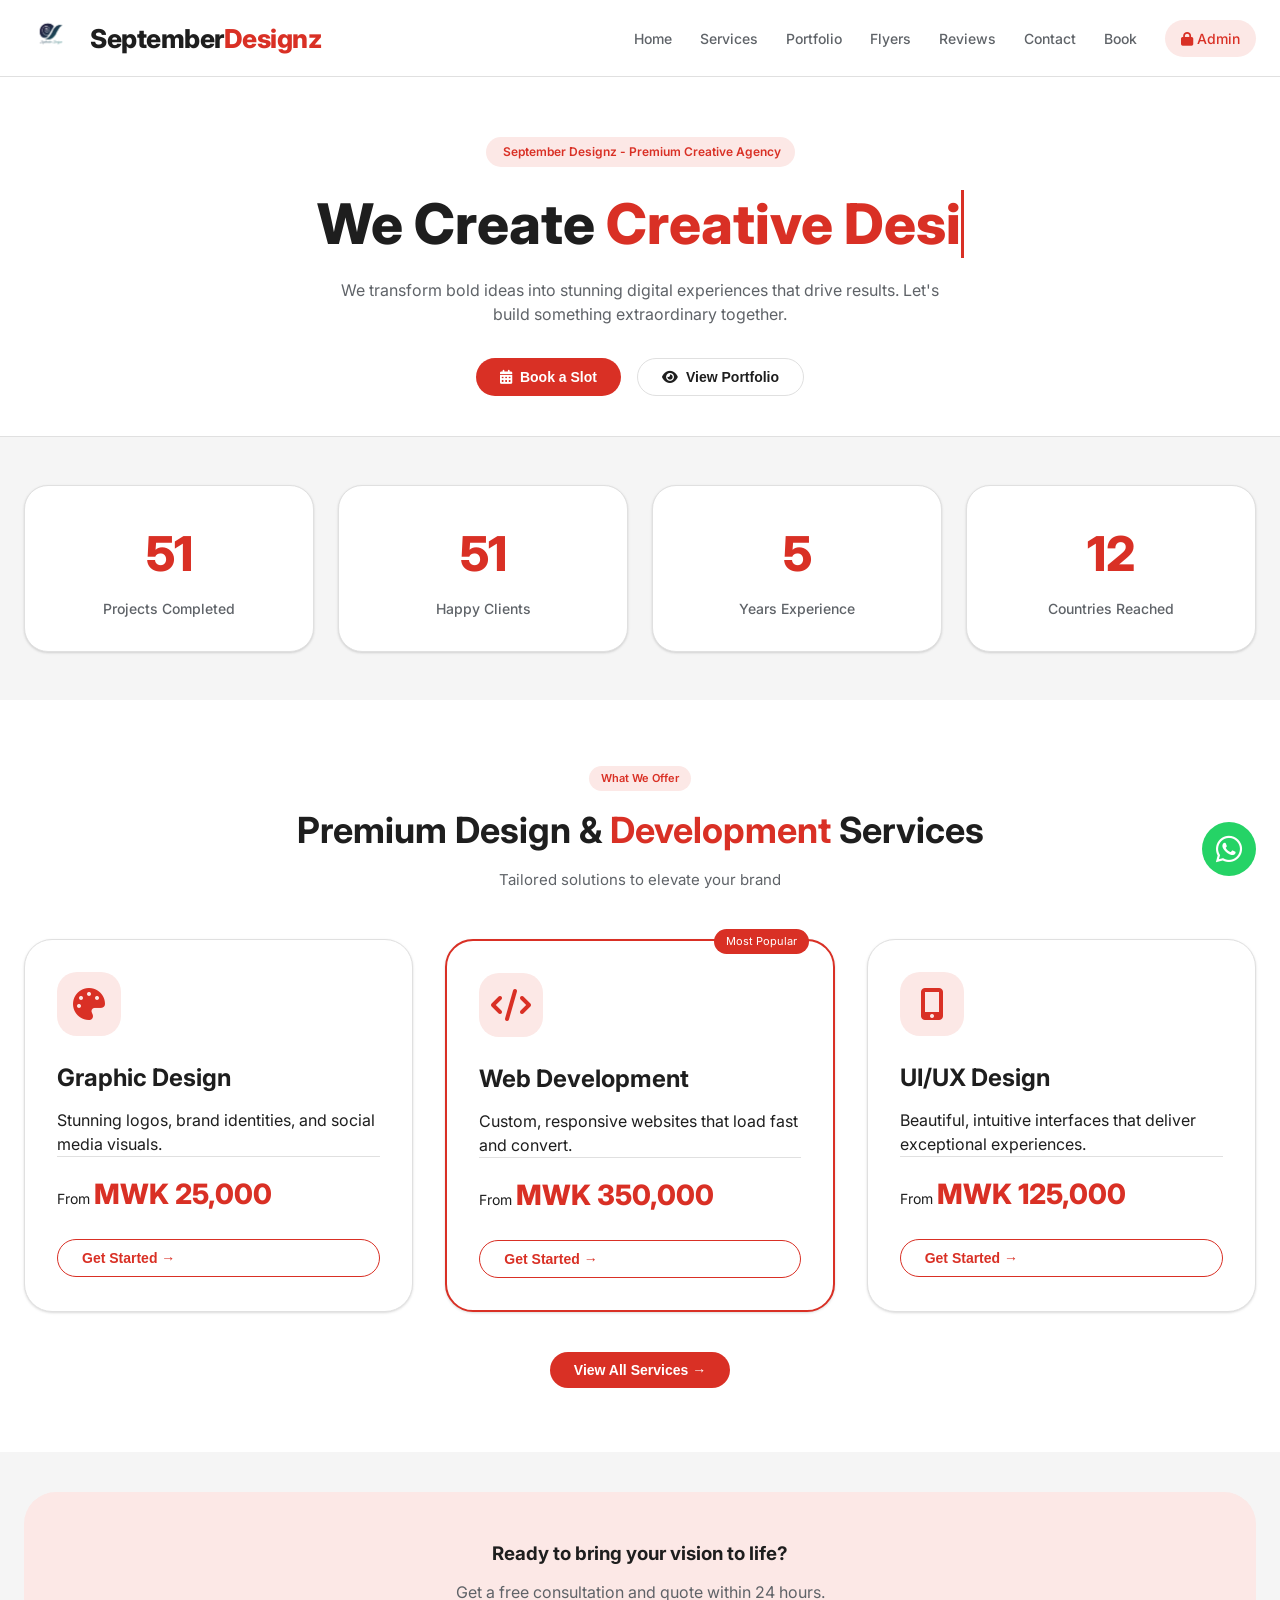
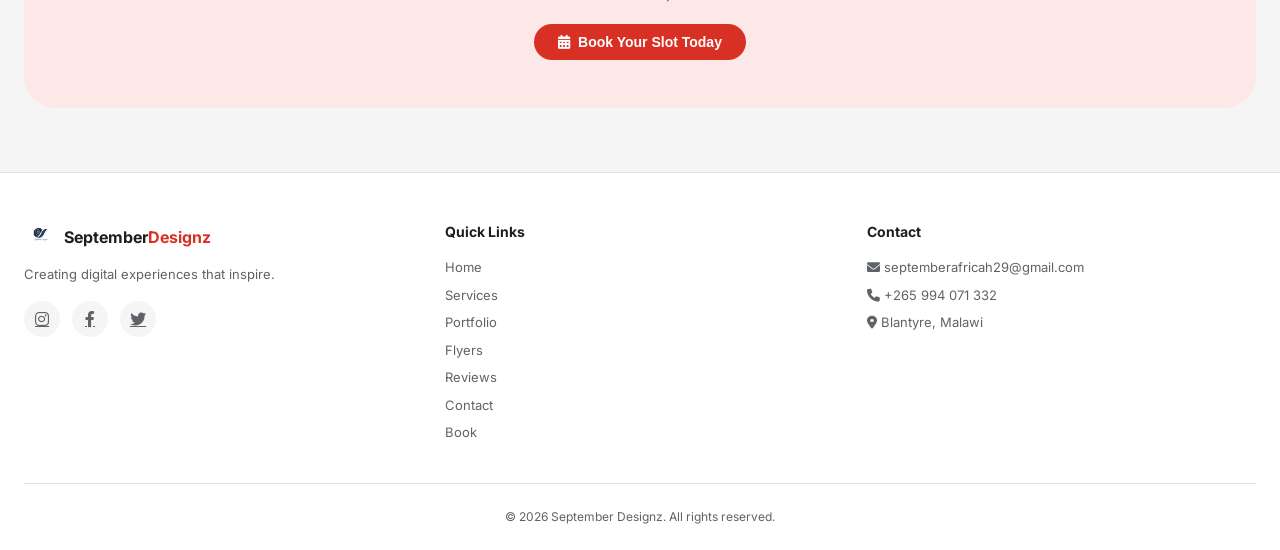
==== commit 8566a653: "Added professional payment options: Airtel Money, TNM Mpamba, National Bank, PayPal with numbers" ====
--- a/index.html
+++ b/index.html
@@ -1292,7 +1292,7 @@
     <section class="page-header">
         <div class="container">
             <h1>Book a <span style="color:var(--primary);">Slot</span></h1>
-            <p>Start your project today. Fill out the form and choose your payment method.</p>
+            <p>Start your project today. Fill out the form and choose your payment method with a 50% deposit.</p>
         </div>
     </section>
 
